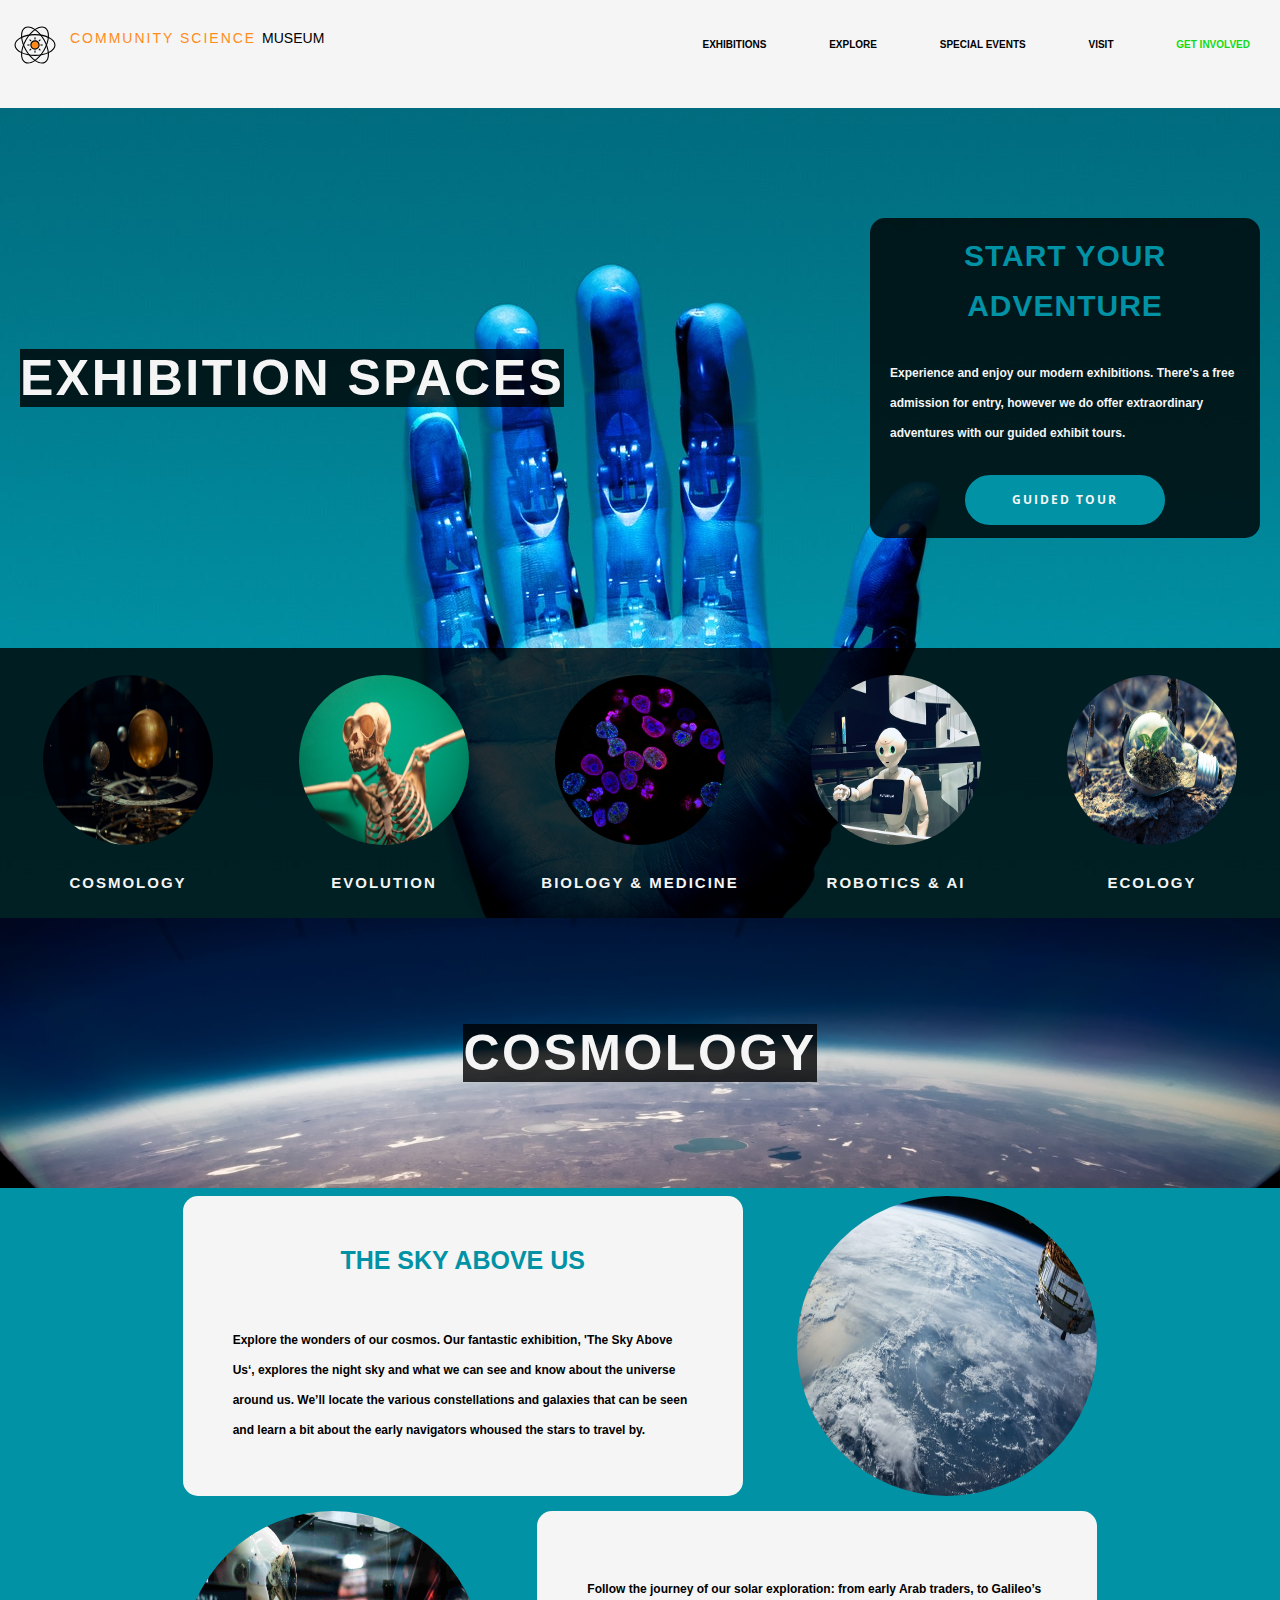
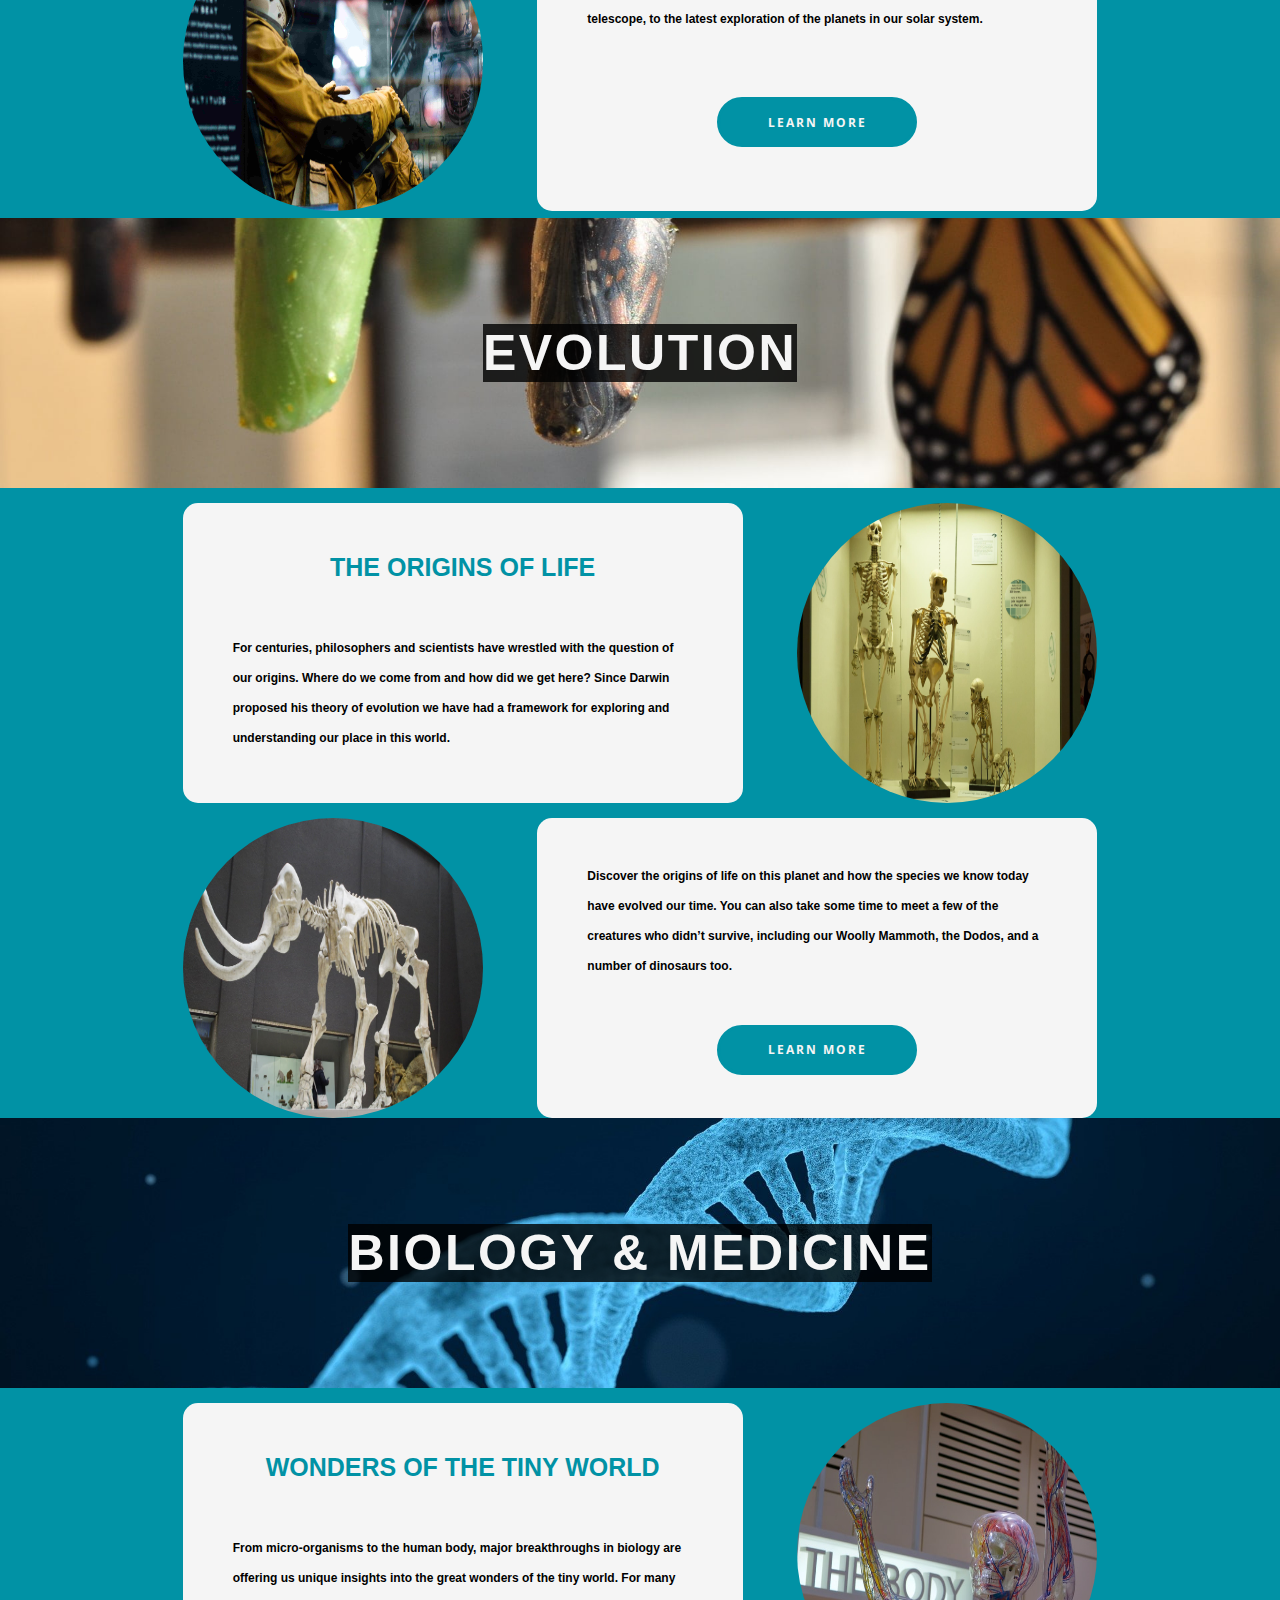
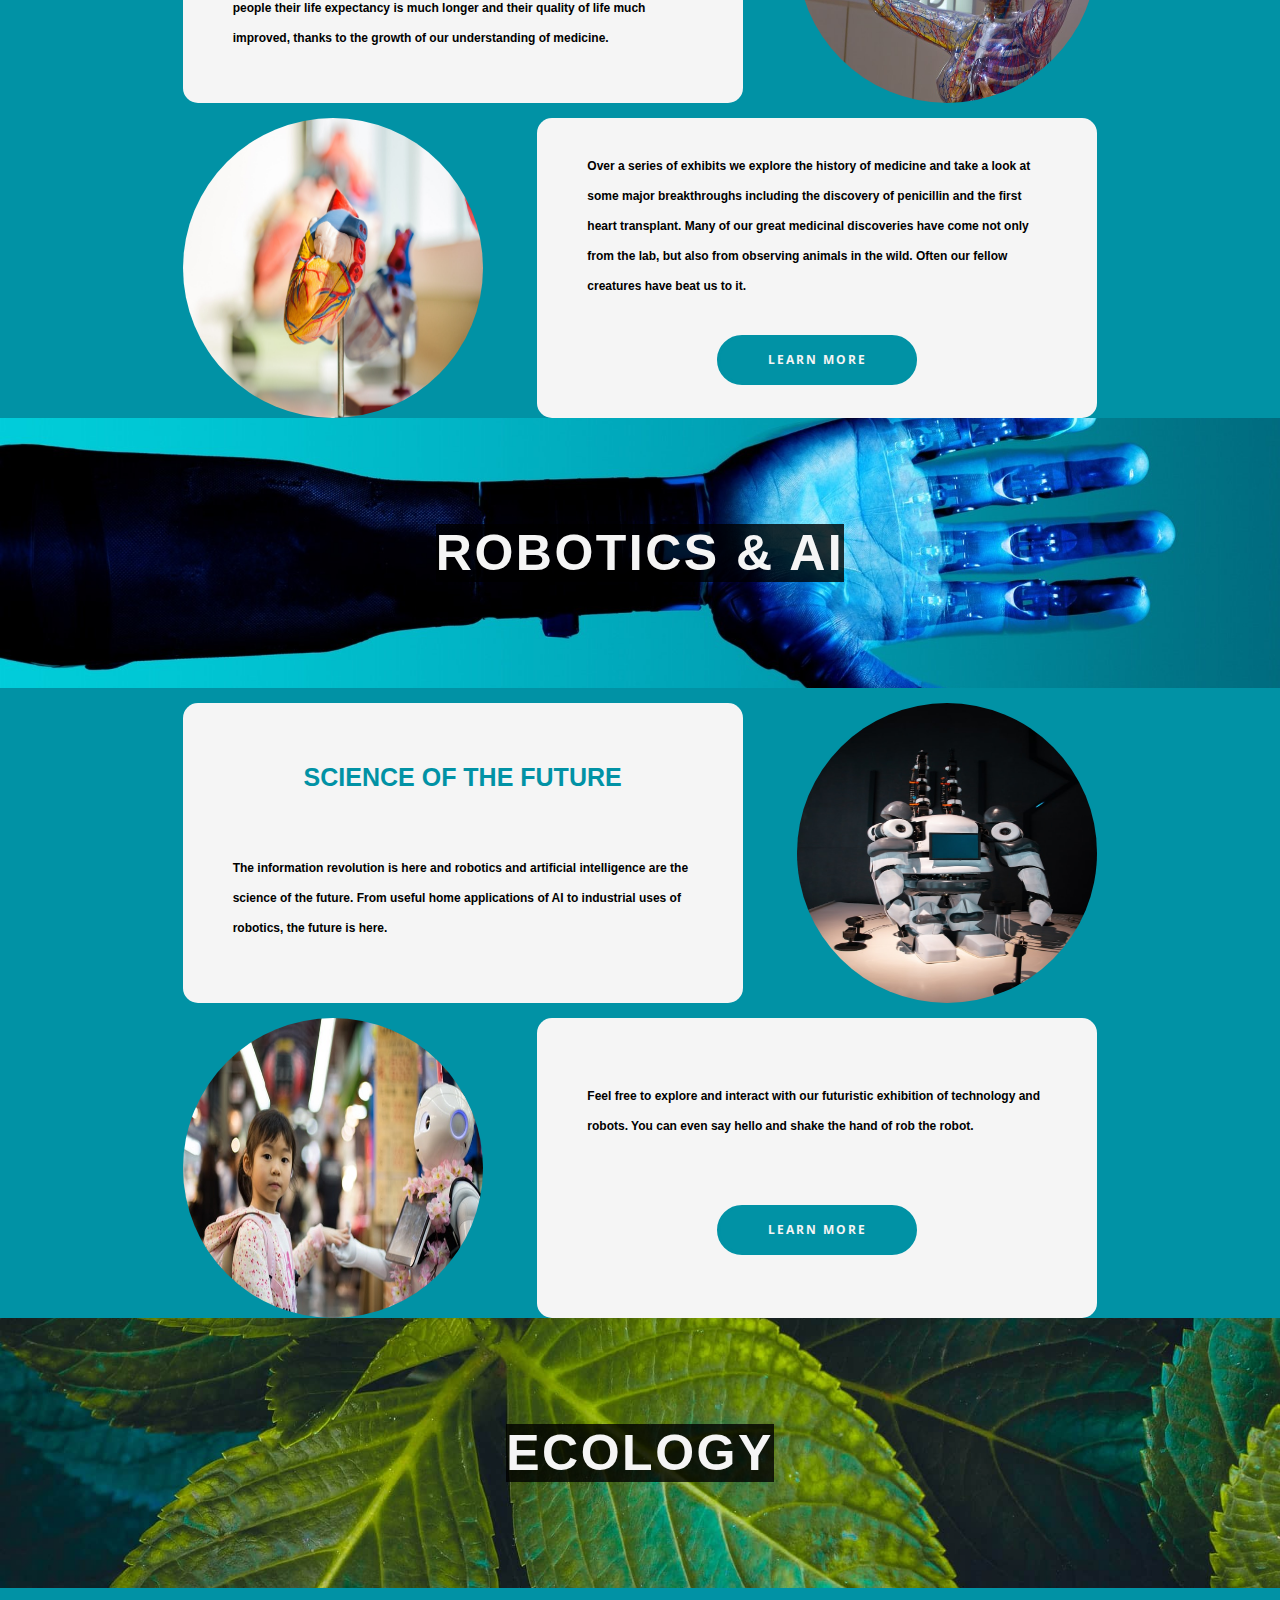
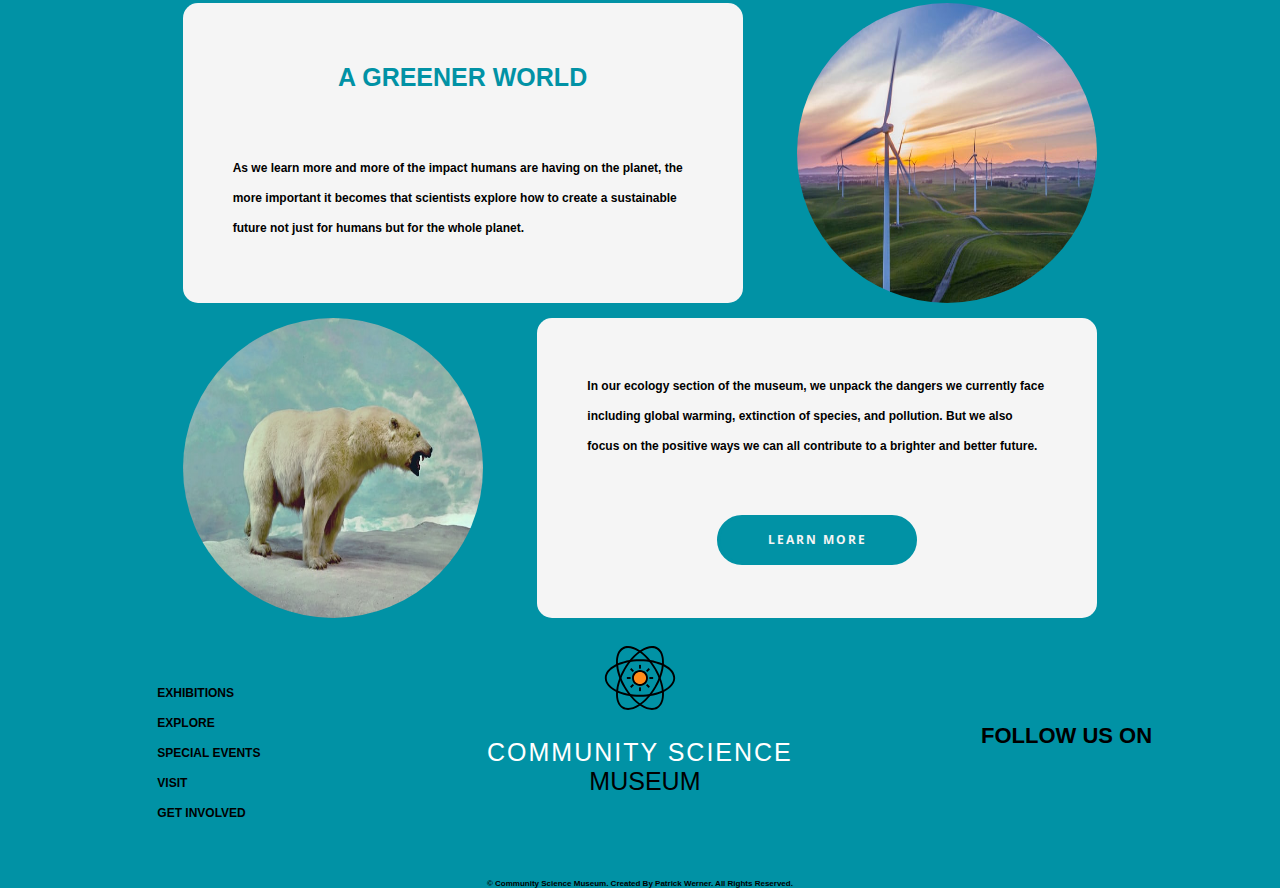
==== exhibitions.html @ b2b24794 "Edited the ecology section" ====
<!DOCTYPE html>
<html lang="en">
    <head>
        <title>Community Science Museum | Exhibitions</title>
        <meta charset="UTF-8" />
        <meta name="viewport" content="width=device-width, initial-scale=1.0" />
        <link rel="stylesheet" href="/css/exhibitions.css" />
        <link
            rel="stylesheet"
            href="https://use.fontawesome.com/releases/v5.15.1/css/all.css"
            integrity="sha384-vp86vTRFVJgpjF9jiIGPEEqYqlDwgyBgEF109VFjmqGmIY/Y4HV4d3Gp2irVfcrp"
            crossorigin="anonymous"
        />
        <link rel="preconnect" href="https://fonts.gstatic.com" />
        <link
            href="https://fonts.googleapis.com/css2?family=Open+Sans:ital,wght@0,300;0,400;0,600;0,700;0,800;1,300;1,400;1,600;1,700;1,800&display=swap"
            rel="stylesheet"
        />
    </head>
    <body>
        <header>
            <div class="nav">
                <a href="index.html"
                    ><img class="logo" src="/images/icon-1719742.svg" alt="Logo of an atom symbol with an orange nucleus" />

                    <p class="logo-text">Community Science <span>Museum</span></p>
                </a>
                <label for="toggle">&#9776;</label>
                <input type="checkbox" id="toggle" />
                <div class="menu">
                    <a href="#">exhibitions</a>
                    <a href="#">explore</a>
                    <a href="#">special events</a>
                    <a href="#">visit</a>
                    <a href="#"><span class="green-text">get involved</span></a>
                </div>
            </div>
        </header>
        <section class="exhibitions-section">
            <div class="exhibitions-container1">
                <div class="exhibitions-intro">
                    <h2>exhibition spaces</h2>
                </div>
                <div class="exhibitions-textbox">
                    <h2>start your adventure</h2>
                    <h1>
                        <span class="capital-text">experience</span> and enjoy our modern exhibitions.
                        <span class="capital-text">there's</span> a free admission for entry, however we do offer extraordinary
                        adventures with our guided exhibit tours.
                    </h1>
                    <a href="#">
                        <button class="site-btn">guided tour</button>
                    </a>
                </div>
            </div>
            <div class="exhibitions-container2">
                <div class="exhibitions-nav">
                    <a href="#cosmology"><img src="/images/ross-sneddon-NAPBJyy5Eqg-unsplash.jpg" alt="" /></a>
                    <a href="#cosmology">cosmology</a>
                </div>
                <div class="exhibitions-nav">
                    <a href="#evolution"><img src="/images/bart-heird-9yT2ULsAbxc-unsplash-min.jpg" alt="" /></a>
                    <a href="#evolution">evolution</a>
                </div>
                <div class="exhibitions-nav">
                    <a href="#biology-medicine"
                        ><img src="/images/national-cancer-institute-L7en7Lb-Ovc-unsplash.jpg" alt=""
                    /></a>
                    <a href="#biology-medicine">biology & medicine</a>
                </div>
                <div class="exhibitions-nav">
                    <a href="#robotics-ai"><img src="/images/fitore-f-qKs8Oq4D_R0-unsplash-min.jpg" alt="" /></a>
                    <a href="#robotics-ai">robotics & ai</a>
                </div>
                <div class="exhibitions-nav">
                    <a href="#ecology"><img src="/images/pexels-singkham-1108572.jpg" alt="" /></a>
                    <a href="#ecology">ecology</a>
                </div>
            </div>
            <div class="exhibitions_mobile-container1">
                <div class="exhibitions-nav">
                    <a href="#cosmology"><img src="/images/ross-sneddon-NAPBJyy5Eqg-unsplash.jpg" alt="" /></a>
                    <a href="#cosmology">cosmology</a>
                </div>
                <div class="exhibitions-nav">
                    <a href="#evolution"><img src="/images/bart-heird-9yT2ULsAbxc-unsplash-min.jpg" alt="" /></a>
                    <a href="#evolution">evolution</a>
                </div>
            </div>
            <div class="exhibitions_mobile-container2">
                <div class="exhibitions-nav">
                    <a href="#biology-medicine"
                        ><img src="/images/national-cancer-institute-L7en7Lb-Ovc-unsplash.jpg" alt=""
                    /></a>
                    <a href="#biology-medicine">biology & medicine</a>
                </div>
                <div class="exhibitions-nav">
                    <a href="#robotics-ai"><img src="/images/fitore-f-qKs8Oq4D_R0-unsplash-min.jpg" alt="" /></a>
                    <a href="#robotics-ai">robotics & ai</a>
                </div>
                <div class="exhibitions-nav">
                    <a href="#ecology"><img src="/images/pexels-singkham-1108572.jpg" alt="" /></a>
                    <a href="#ecology">ecology</a>
                </div>
            </div>
        </section>
        <section class="cosmology-section" id="cosmology">
            <div class="cosmology-banner">
                <div class="text-background">
                    <h2>cosmology</h2>
                </div>
            </div>
            <div class="cosmology-container1">
                <div class="cosmology-textbox1">
                    <h2>the sky above us</h2>
                    <p>
                        <span class="capital-text">explore</span> the wonders of our cosmos.

                        <span class="capital-text">our</span> fantastic exhibition, '<span class="capital-text"
                            >the sky above us</span
                        >‘, explores the night sky and what we can see and know about the universe around us.
                        <span class="capital-text">we’ll</span> locate the various constellations and galaxies that can be seen
                        and learn a bit about the early navigators whoused the stars to travel by.
                    </p>
                </div>
                <img src="/images/nasa-yZygONrUBe8-unsplash.jpg" alt="" />
            </div>
            <div class="cosmology-container2">
                <img class="cosmology-img" src="/images/andrew-ruiz-348421-min.jpg" alt="" />
                <div class="cosmology-textbox1">
                    <p>
                        <span class="capital-text">follow</span> the journey of our solar exploration: from early Arab traders, to
                        Galileo’s telescope, to the latest exploration of the planets in our solar system.
                    </p>
                    <a href="#">
                        <button class="site-btn">learn more</button>
                    </a>
                </div>
                <img class="cosmology_mobile-img" src="/images/andrew-ruiz-348421-min.jpg" alt="" />
            </div>
        </section>
        <section class="evolution-section" id="evolution">
            <div class="evolution-banner">
                <div class="text-background">
                    <h2>evolution</h2>
                </div>
            </div>
            <div class="evolution-container1">
                <div class="evolution-textbox1">
                    <h2>the origins of life</h2>
                    <p>
                        <span class="capital-text">for</span> centuries, philosophers and scientists have wrestled with the
                        question of our origins. <span class="capital-text">where</span> do we come from and how did we get here?
                        <span class="capital-text">since darwin</span> proposed his theory of evolution we have had a framework
                        for exploring and understanding our place in this world.
                    </p>
                </div>
                <img src="/images/skeleton-414543_1920-min.jpg" alt="" />
            </div>
            <div class="evolution-container2">
                <img class="evolution-img" src="/images/mammoth-1257288_1920-min-min.jpg" alt="" />

                <div class="evolution-textbox1">
                    <p>
                        <span class="capital-text">discover</span> the origins of life on this planet and how the species we know
                        today have evolved our time. You can also take some time to meet a few of the creatures who didn’t
                        survive, including our Woolly Mammoth, the Dodos, and a number of dinosaurs too.
                    </p>
                    <a href="#">
                        <button class="site-btn">learn more</button>
                    </a>
                </div>
                <img class="evolution_mobile-img" src="/images/mammoth-1257288_1920-min-min.jpg" alt="" />
            </div>
        </section>
        <section class="biology_medicine-section" id="biology-medicine">
            <div class="biology_medicine-banner">
                <div class="text-background">
                    <h2>biology & medicine</h2>
                </div>
            </div>
            <div class="biology_medicine-container1">
                <div class="biology_medicine-textbox1">
                    <h2>wonders of the tiny world</h2>
                    <p>
                        <span class="capital-text">from</span> micro-organisms to the human body, major breakthroughs in biology
                        are offering us unique insights into the great wonders of the tiny world.
                        <span class="capital-text">for</span> many people their life expectancy is much longer and their quality
                        of life much improved, thanks to the growth of our understanding of medicine.
                    </p>
                </div>
                <img src="/images/john-jackson-f86HPcJrLsA-unsplash.jpg" alt="" />
            </div>
            <div class="biology_medicine-container2">
                <img class="biology_medicine-img" src="/images/heart-2607178_1920-min.jpg" alt="" />

                <div class="biology_medicine-textbox1">
                    <p>
                        <span class="capital-text">over</span> a series of exhibits we explore the history of medicine and take a
                        look at some major breakthroughs including the discovery of penicillin and the first heart transplant.
                        Many of our great medicinal discoveries have come not only from the lab, but also from observing animals
                        in the wild. Often our fellow creatures have beat us to it.
                    </p>
                    <a href="#">
                        <button class="site-btn">learn more</button>
                    </a>
                </div>
                <img class="biology_medicine_mobile-img" src="/images/heart-2607178_1920-min.jpg" alt="" />
            </div>
        </section>
        <section class="robotics_ai-section" id="robotics-ai">
            <div class="robotics_ai-banner">
                <div class="text-background">
                    <h2>robotics & ai</h2>
                </div>
            </div>
            <div class="robotics_ai-container1">
                <div class="robotics_ai-textbox1">
                    <h2>science of the future</h2>
                    <p>
                        <span class="capital-text">the</span> information revolution is here and robotics and artificial
                        intelligence are the science of the future. <span class="capital-text">from</span> useful home
                        applications of <span class="uppercase-text">ai</span> to industrial uses of robotics, the future is here.
                    </p>
                </div>
                <img src="/images/maximalfocus-B2OV_nwcbxM-unsplash-min.jpg" alt="" />
            </div>
            <div class="robotics_ai-container2">
                <img class="robotics_ai-img" src="/images/andy-kelly-0E_vhMVqL9g-unsplash-min.jpg" alt="" />

                <div class="robotics_ai-textbox1">
                    <p>
                        <span class="capital-text">feel</span> free to explore and interact with our futuristic exhibition of
                        technology and robots. <span class="capital-text">you</span> can even say hello and shake the hand of rob
                        the robot.
                    </p>
                    <a href="#">
                        <button class="site-btn">learn more</button>
                    </a>
                </div>
                <img class="robotics_ai_mobile-img" src="/images/andy-kelly-0E_vhMVqL9g-unsplash-min.jpg" alt="" />
            </div>
        </section>
        <section class="ecology-section" id="ecology">
            <div class="ecology-banner">
                <div class="text-background">
                    <h2>ecology</h2>
                </div>
            </div>
            <div class="ecology-container1">
                <div class="ecology-textbox1">
                    <h2>a greener world</h2>
                    <p>
                        As we learn more and more of the impact humans are having on the planet, the more important it becomes
                        that scientists explore how to create a sustainable future not just for humans but for the whole planet.
                    </p>
                </div>
                <img src="/images/ecology-img1.jpg" alt="" />
            </div>
            <div class="ecology-container2">
                <img class="ecology-img" src="/images/icebear-min.jpg" alt="" />
                <div class="ecology-textbox1">
                    <p>
                        In our ecology section of the museum, we unpack the dangers we currently face including global warming,
                        extinction of species, and pollution. But we also focus on the positive ways we can all contribute to a
                        brighter and better future.
                    </p>
                    <a href="#">
                        <button class="site-btn">learn more</button>
                    </a>
                </div>
                <img class="ecology_mobile-img" src="/images/icebear-min.jpg" alt="" />
            </div>
        </section>
        <footer>
            <div class="footer-section">
                <div class="footer-container1">
                    <div class="footer_logobox-mobile">
                        <img
                            class="footer-logo"
                            src="/images/icon-1719742.svg"
                            alt="Logo of an atom with an orange nucleus centered in the middle."
                        />

                        <p class="footer-logotext">Community Science <span>Museum</span></p>
                    </div>
                    <div class="footer-links">
                        <li>
                            <ul>
                                <a href="#">exhibitions</a>
                            </ul>
                            <ul>
                                <a href="#">explore</a>
                            </ul>
                            <ul>
                                <a href="#">special events</a>
                            </ul>
                            <ul>
                                <a href="#">visit</a>
                            </ul>
                            <ul>
                                <a href="#"><span>get involved</span></a>
                            </ul>
                        </li>
                    </div>
                </div>
                <div class="footer-container2">
                    <div class="footer_links-mobile">
                        <li>
                            <ul>
                                <a href="#">exhibitions</a>
                            </ul>
                            <ul>
                                <a href="#">explore</a>
                            </ul>
                            <ul>
                                <a href="#">special events</a>
                            </ul>
                            <ul>
                                <a href="#">visit</a>
                            </ul>
                            <ul>
                                <a href="#"><span>get involved</span> </a>
                            </ul>
                        </li>
                    </div>
                    <div class="footer-logobox">
                        <img
                            class="footer-logo"
                            src="/images/icon-1719742.svg"
                            alt="Logo of an atom with an orange nucleus centered in the middle."
                        />

                        <p class="footer-logotext">Community Science <span>Museum</span></p>
                    </div>
                    <div class="copyright">
                        <p>© community science museum. created by patrick werner. all rights reserved.</p>
                    </div>
                </div>
                <div class="footer-container3">
                    <div class="social_media-box">
                        <h4>follow us on</h4>
                        <div class="social-media">
                            <i class="fab fa-facebook"></i>
                            <i class="fab fa-twitter"></i>
                            <i class="fab fa-instagram"></i>
                        </div>
                        <div class="copyright-mobile">
                            <p>© community science museum. created by patrick werner. all rights reserved.</p>
                        </div>
                    </div>
                </div>
            </div>
        </footer>
    </body>
</html>
---- css/exhibitions.css ----
* {
    box-sizing: border-box;
    margin: 0;
}

html {
    width: 100%;
    height: 100%;
    font-size: 62.5%;
    scroll-behavior: smooth;
}

body {
    font-family: "Open-sans", sans-serif;
    margin: 0;
    /*background-image: linear-gradient(to right, #01c9d6,#007587); */
    background: #0192a5;
}

li,
a {
    text-decoration: none;
    list-style: none;
}

/* GLOBAL CLASSES */

.text-background {
    background: rgba(0, 0, 0, 0.8);
    width: auto;
    height: auto;
}

.uppercase-text {
    text-transform: uppercase;
}

.capital-text {
    text-transform: capitalize;
}

.italic-text {
    font-style: italic;
}

.green-text {
    color: #13da13;
}

.site-btn {
    display: flex;
    flex-direction: column;
    justify-content: center;
    align-items: center;
    padding: 15px;
    width: 200px;
    height: 50px;
    border-radius: 25px;
    font-family: "Open Sans", sans-serif;
    font-size: 1.2rem;
    font-weight: 700;
    letter-spacing: 0.2rem;
    text-transform: uppercase;
    color: whitesmoke;
    background: #0192a5;
    border: 3px solid #0192a5;
    cursor: pointer;
}

.site-btn:hover {
    background: whitesmoke;
    color: #0192a5;
}

/* HEADER */

.nav {
    background: whitesmoke;
    margin-top: 0;
    text-align: right;
    min-height: 12vh;
}

.logo {
    margin-top: 10px;
    height: 70px;
    width: 70px;
    float: left;
}

.logo-text {
    margin-top: 30px;
    font-family: "Oswald", sans-serif;
    float: left;
    color: #ff8c1a;
    text-align: center;
    letter-spacing: 2px;
    text-transform: uppercase;
    font-size: 1.4rem;
}

.logo-text span {
    color: black;
    letter-spacing: 0;
}

/* HEADER - NAVIGATION */

.menu a {
    clear: right;
    text-transform: uppercase;
    text-decoration: none;
    color: black;
    margin: 0 30px;
    line-height: 90px;
    font-size: 1rem;
    font-weight: 600;
}

label {
    margin: 0 30px 0 0;
    font-size: 26px;
    line-height: 90px;
    display: none;
    width: 2.6rem;
    float: right;
}

#toggle {
    display: none;
}

/* EXHIBITIONS SECTION */

.exhibitions-section {
    width: 100%;
    min-height: 90vh;
    display: flex;
    flex-direction: column;
    background-image: url(/images/pexels-thisisengineering-3913025.jpg);
    background-repeat: no-repeat;
    background-size: cover;
    background-position: center top;
}

.exhibitions-container1 {
    width: 100%;
    min-height: 60vh;
    display: flex;
    flex-direction: row;
    justify-content: space-between;
    align-items: center;
}

.exhibitions-intro {
    margin-left: 20px;
    width: auto;
    height: auto;
    background: rgba(0, 0, 0, 0.8);
}

.exhibitions-intro h2 {
    font-size: 5rem;
    text-transform: uppercase;
    color: whitesmoke;
    letter-spacing: 0.25rem;
}

.exhibitions-textbox {
    margin-right: 20px;
    width: 390px;
    height: 320px;
    border-radius: 15px;
    display: flex;
    flex-direction: column;
    justify-content: space-around;
    align-items: center;
    background: rgba(0, 0, 0, 0.8);
    color: whitesmoke;
}

.exhibitions-textbox h2 {
    text-align: center;
    line-height: 50px;
    font-size: 3rem;
    text-transform: uppercase;
    letter-spacing: 0.1rem;
    color: #0192a5;
}

.exhibitions-textbox h1 {
    margin: 0 20px;
    font-size: 1.2rem;
    line-height: 30px;
    font-weight: 600;
}

.exhibitions-container2 {
    width: 100%;
    min-height: 30vh;
    display: flex;
    justify-content: center;
    align-items: center;
    background: rgba(0, 0, 0, 0.8);
}

.exhibitions-nav {
    width: 20%;
    min-height: 30vh;
    display: flex;
    flex-direction: column;
    align-items: center;
    justify-content: space-evenly;
}

.exhibitions-nav img {
    border-radius: 50%;
    background-size: cover;
    width: 170px;
    height: 170px;
    transition: width 1s, height 1s;
}

.exhibitions-nav img:hover {
    width: 220px;
    height: 220px;
}

.exhibitions-nav a {
    font-size: 1.5rem;
    color: whitesmoke;
    text-transform: uppercase;
    font-weight: 600;
    letter-spacing: 0.2rem;
}

.exhibitions-nav a:hover {
    color: #0192a5;
}

.exhibitions_mobile-container1,
.exhibitions_mobile-container2 {
    display: none;
}

/* COSMOLOGY SECTION */

.cosmology-section {
    min-height: 100vh;
    display: flex;
    flex-direction: column;
    align-items: center;
}

.cosmology-banner {
    width: 100%;
    min-height: 30vh;
    background-image: url(/images/richard-gatley-oxgK2f_rxDc-unsplash.jpg);
    background-position: center;
    background-size: cover;
    display: flex;
    align-items: center;
    justify-content: center;
}

.cosmology-banner h2 {
    margin: 0;
    color: whitesmoke;
    font-size: 5rem;
    text-transform: uppercase;
    letter-spacing: 0.25rem;
}

.cosmology-container1,
.cosmology-container2 {
    margin: auto;
    width: 80%;
    height: auto;
    display: flex;
    flex-direction: row;
    justify-content: space-evenly;
    align-items: center;
}

.cosmology-container1 img,
.cosmology-container2 img {
    height: 300px;
    width: 300px;
    border-radius: 50%;
    background-size: cover;
}

.cosmology-textbox1,
.cosmology-textbox2 {
    width: 560px;
    height: 300px;
    background: whitesmoke;
    display: flex;
    flex-direction: column;
    justify-content: space-evenly;
    align-items: center;
    border-radius: 15px;
}

.cosmology-textbox1 h2,
.cosmology-textbox2 h2 {
    text-transform: uppercase;
    font-size: 2.5rem;
    color: #0192a5;
}

.cosmology-textbox1 p,
.cosmology-textbox2 p {
    margin: 0px 50px;
    font-size: 1.2rem;
    line-height: 30px;
    font-weight: 600;
}

/* EVOLUTION SECTION */

.evolution-section {
    min-height: 100vh;
    display: flex;
    flex-direction: column;
    align-items: center;
}

.evolution-banner {
    width: 100%;
    min-height: 30vh;
    background-image: url(/images/suzanne-d-williams-VMKBFR6r_jg-unsplash-min.jpg);
    background-size: cover;
    background-position: center;
    background-size: cover;
    display: flex;
    align-items: center;
    justify-content: center;
}

.evolution-banner h2 {
    margin: 0;
    color: whitesmoke;
    font-size: 5rem;
    text-transform: uppercase;
    letter-spacing: 0.25rem;
}

.evolution-container1,
.evolution-container2 {
    margin-top: 15px;
    width: 80%;
    height: auto;
    display: flex;
    flex-direction: row;
    justify-content: space-evenly;
    align-items: center;
}

.evolution-container1 img,
.evolution-container2 img {
    height: 300px;
    width: 300px;
    border-radius: 50%;
    background-size: cover;
}

.evolution-textbox1,
.evolution-textbox2 {
    width: 560px;
    height: 300px;
    background: whitesmoke;
    display: flex;
    flex-direction: column;
    justify-content: space-evenly;
    align-items: center;
    border-radius: 15px;
}

.evolution-textbox1 h2,
.evolution-textbox2 h2 {
    text-transform: uppercase;
    font-size: 2.5rem;
    color: #0192a5;
}

.evolution-textbox1 p,
.evolution-textbox2 p {
    margin: 0px 50px;
    font-size: 1.2rem;
    line-height: 30px;
    font-weight: 600;
}

/* BIOLOGY AND MEDICINE SECTION */

.biology_medicine-section {
    min-height: 100vh;
    display: flex;
    flex-direction: column;
    align-items: center;
}

.biology_medicine-banner {
    width: 100%;
    min-height: 30vh;
    background-image: url(/images/dna-3656587_1920-min.jpg);
    background-size: cover;
    background-position: center;
    background-size: cover;
    display: flex;
    align-items: center;
    justify-content: center;
}

.biology_medicine-banner h2 {
    margin: 0;
    color: whitesmoke;
    font-size: 5rem;
    text-transform: uppercase;
    letter-spacing: 0.25rem;
}

.biology_medicine-container1,
.biology_medicine-container2 {
    margin-top: 15px;
    width: 80%;
    height: auto;
    display: flex;
    flex-direction: row;
    justify-content: space-evenly;
    align-items: center;
}

.biology_medicine-container1 img,
.biology_medicine-container2 img {
    height: 300px;
    width: 300px;
    border-radius: 50%;
    background-size: cover;
}

.biology_medicine-textbox1,
.biology_medicine-textbox2 {
    width: 560px;
    height: 300px;
    background: whitesmoke;
    display: flex;
    flex-direction: column;
    justify-content: space-evenly;
    align-items: center;
    border-radius: 15px;
}

.biology_medicine-textbox1 h2,
.biology_medicine-textbox2 h2 {
    text-transform: uppercase;
    font-size: 2.5rem;
    color: #0192a5;
}

.biology_medicine-textbox1 p,
.biology_medicine-textbox2 p {
    margin: 0px 50px;
    font-size: 1.2rem;
    line-height: 30px;
    font-weight: 600;
}

/* ROBOTICS AND AI SECTION */

.robotics_ai-section {
    min-height: 100vh;
    display: flex;
    flex-direction: column;
    align-items: center;
}

.robotics_ai-banner {
    width: 100%;
    min-height: 30vh;
    background-image: url(/images/pexels-thisisengineering-3913025-sideways.jpg);
    background-size: cover;
    background-position: center;
    background-size: cover;
    display: flex;
    align-items: center;
    justify-content: center;
}

.robotics_ai-banner h2 {
    margin: 0;
    color: whitesmoke;
    font-size: 5rem;
    text-transform: uppercase;
    letter-spacing: 0.25rem;
}

.robotics_ai-container1,
.robotics_ai-container2 {
    margin-top: 15px;
    width: 80%;
    height: auto;
    display: flex;
    flex-direction: row;
    justify-content: space-evenly;
    align-items: center;
}

.robotics_ai-container1 img,
.robotics_ai-container2 img {
    height: 300px;
    width: 300px;
    border-radius: 50%;
    background-size: cover;
}

.robotics_ai-textbox1,
.robotics_ai-textbox2 {
    width: 560px;
    height: 300px;
    background: whitesmoke;
    display: flex;
    flex-direction: column;
    justify-content: space-evenly;
    align-items: center;
    border-radius: 15px;
}

.robotics_ai-textbox1 h2,
.robotics_ai-textbox2 h2 {
    text-transform: uppercase;
    font-size: 2.5rem;
    color: #0192a5;
}

.robotics_ai-textbox1 p,
.robotics_ai-textbox2 p {
    margin: 0px 50px;
    font-size: 1.2rem;
    line-height: 30px;
    font-weight: 600;
}

/* ECOLOGY SECTION */

.ecology-section {
    min-height: 100vh;
    display: flex;
    flex-direction: column;
    align-items: center;
}

.ecology-banner {
    width: 100%;
    min-height: 30vh;
    background-image: url(/images/shahadat-rahman-7NgccS8ukSY-unsplash-min.jpg);
    background-size: cover;
    background-position: center;
    display: flex;
    align-items: center;
    justify-content: center;
}

.ecology-banner h2 {
    margin: 0;
    color: whitesmoke;
    font-size: 5rem;
    text-transform: uppercase;
    letter-spacing: 0.25rem;
}

.ecology-container1,
.ecology-container2 {
    margin-top: 15px;
    width: 80%;
    height: auto;
    display: flex;
    flex-direction: row;
    justify-content: space-evenly;
    align-items: center;
}

.ecology-container1 img,
.ecology-container2 img {
    height: 300px;
    width: 300px;
    border-radius: 50%;
    background-size: cover;
}

.ecology-textbox1,
.ecology-textbox2 {
    width: 560px;
    height: 300px;
    background: whitesmoke;
    display: flex;
    flex-direction: column;
    justify-content: space-evenly;
    align-items: center;
    border-radius: 15px;
}

.ecology-textbox1 h2,
.ecology-textbox2 h2 {
    text-transform: uppercase;
    font-size: 2.5rem;
    color: #0192a5;
}

.ecology-textbox1 p,
.ecology-textbox2 p {
    margin: 0px 50px;
    font-size: 1.2rem;
    line-height: 30px;
    font-weight: 600;
}

.cosmology_mobile-img,
.evolution_mobile-img,
.biology_medicine_mobile-img,
.robotics_ai_mobile-img,
.ecology_mobile-img {
    display: none;
}

/* FOOTER */

.footer-section {
    min-height: 30vh;
    display: flex;
    flex-direction: row;
    width: 100%;
}

.footer-container1,
.footer-container2,
.footer-container3 {
    width: 33.33%;
}

.footer-container1 {
    display: flex;
    justify-content: center;
    align-items: center;
    background-image: linear-gradient(to right, #0192a5, #0192a5);
}

.footer-links {
    margin-left: 5%;
    width: 50%;
}

.footer-links a {
    text-transform: uppercase;
    line-height: 30px;
    color: black;
    font-size: 1.2rem;
    font-weight: 700;
}

.footer_links-mobile {
    width: 100%;
    display: flex;
    justify-content: center;
    align-items: center;
}

.footer_links-mobile a {
    text-align: center;
    margin-right: 35px;
    text-transform: uppercase;
    line-height: 30px;
    color: black;
    font-size: 1.2rem;
    font-weight: 700;
}

.footer-links a:hover,
.footer_links-mobile a:hover {
    color: white;
}

.footer-links span:hover,
.footer_links-mobile span:hover {
    color: #13da13;
}

.footer-container2 {
    display: flex;
    flex-direction: column;
    justify-content: space-between;
    align-items: center;
    background-image: linear-gradient(to right, #0192a5, #0192a5);
}

.footer-logobox,
.footer_logobox-mobile {
    display: flex;
    flex-direction: column;
    align-items: center;
    justify-content: center;
}

.footer-logo {
    height: 120px;
    width: 120px;
    display: flex;
}

.footer-logotext {
    font-family: oswald, sans-serif;
    color: white;
    letter-spacing: 2px;
    text-transform: uppercase;
    font-size: 2.5rem;
    display: flex;
    flex-direction: column;
    justify-content: center;
    align-items: center;
}

.footer-logotext span {
    margin-left: 10px;
    color: black;
    letter-spacing: 0;
    display: block;
}

.footer-container3 {
    background-image: linear-gradient(to right, #0192a5, #0192a5);
    display: flex;
    justify-content: center;
    align-items: center;
}

.social_media-box {
    height: 100%;
    display: flex;
    flex-direction: column;
    justify-content: center;
    align-items: center;
}

.social_media-box h4 {
    font-size: 2.2rem;
    text-transform: uppercase;
    color: black;
}

.fab {
    font-size: 3rem;
    margin: 20px;
    cursor: pointer;
    color: #04e9f9;
}

.fab:hover {
    color: white;
}

.footer_links-mobile,
.footer_logobox-mobile {
    display: none;
}

.copyright,
.copyright-mobile {
    text-transform: capitalize;
    font-weight: 600;
    font-size: 0.8rem;
    letter-spacing: 0px;
}

.copyright-mobile {
    display: none;
}

/* MEDIA QUERIES */

@media only screen and (max-width: 1200px) {
    /* EXHIBITIONS, COSMOLOGY, EVOLUTION, BIOLOGY/MEDICINE, 
    ROBOTICS/AI AND ECOLOGY SECTIONS RESPONSIVE MODE (TABLET VIEW) */

    .exhibitions-container1 {
        flex-direction: column;
        justify-content: space-evenly;
    }

    .exhibitions-textbox {
        margin-right: 0;
    }

    .exhibitions-intro {
        margin-left: 0;
    }

    .exhibitions-nav img {
        width: 120px;
        height: 120px;
    }

    .exhibitions-nav img:hover {
        width: 170px;
        height: 170px;
    }

    .exhibitions-nav a {
        font-size: 1rem;
    }

    .cosmology-textbox1,
    .cosmology-textbox2,
    .evolution-textbox1,
    .evolution-textbox2,
    .biology_medicine-textbox1,
    .biology_medicine-textbox2,
    .robotics_ai-textbox1,
    .robotics_ai-textbox2,
    .ecology-textbox1,
    .ecology-textbox2 {
        width: 330px;
        height: 310px;
    }

    .cosmology-container1 img,
    .cosmology-container2 img,
    .evolution-container1 img,
    .evolution-container2 img,
    .biology_medicine-container1 img,
    .biology_medicine-container2 img,
    .robotics_ai-container1 img,
    .robotics_ai-container2 img,
    .ecology-container1 img,
    .ecology-container2 img {
        width: 280px;
        height: 280px;
    }

    .cosmology-textbox1 h2,
    .evolution-textbox1 h2,
    .biology_medicine-textbox1 h2,
    .robotics_ai-textbox1 h2,
    .ecology-textbox1 h2 {
        font-size: 2rem;
    }

    .cosmology-textbox1 p,
    .cosmology-textbox2 p,
    .evolution-textbox1 p,
    .evolution-textbox2 p,
    .biology_medicine-textbox1 p,
    .biology_medicine-textbox2 p,
    .robotics_ai-textbox1 p,
    .robotics_ai-textbox2 p,
    .ecology-textbox1 p,
    .ecology-textbox2 p {
        margin: 25px 20px;
        font-size: 1.1rem;
        line-height: 25px;
    }
}

@media only screen and (max-width: 930px) {
    /* HEADER/NAV BAR RESPONSIVE MODE */

    label {
        display: block;
        cursor: pointer;
    }

    .menu {
        text-align: center;
        width: 100%;
        display: none;
    }

    .menu a {
        display: block;
        border-bottom: 1px solid #eaeaeb;
        margin: 0;
    }

    .menu a:hover {
        background-color: #f3bf8b;
    }

    #toggle:checked + .menu {
        display: block;
    }

    /* EXHIBITIONS, COSMOLOGY, EVOLUTION, BIOLOGY/MEDICINE, 
    ROBOTICS/AI AND ECOLOGY SECTIONS RESPONSIVE MODE (MOBILE VIEW) */

    .site-btn {
        padding: 5px;
        width: 150px;
        height: 40px;
        font-size: 1.1rem;
        letter-spacing: 0.2rem;
    }

    .exhibitions-intro h2,
    .cosmology-banner h2,
    .evolution-banner h2,
    .biology_medicine-banner h2,
    .robotics_ai-banner h2,
    .ecology-banner h2 {
        font-size: 3rem;
    }

    .exhibitions-textbox {
        width: 340px;
        height: 280px;
    }

    .exhibitions-textbox h2 {
        line-height: 30px;
        font-size: 2rem;
    }

    .exhibitions-textbox h1 {
        margin: 0 30px;
        line-height: 30px;
    }

    .exhibitions-nav {
        min-height: 15vh;
    }

    .exhibitions-nav img {
        width: 100px;
        height: 100px;
    }

    .exhibitions-nav img:hover {
        width: 120px;
        height: 120px;
    }

    .exhibitions-nav a {
        font-size: 1rem;
        text-align: center;
    }

    .exhibitions-container2 {
        display: none;
    }

    .exhibitions_mobile-container1,
    .exhibitions_mobile-container2 {
        display: flex;
        justify-content: space-evenly;
        align-items: center;
        width: 100%;
        height: 20vh;
        background: rgba(0, 0, 0, 0.8);
    }

    .cosmology-container1,
    .cosmology-container2,
    .evolution-container1,
    .evolution-container2,
    .biology_medicine-container1,
    .biology_medicine-container2,
    .robotics_ai-container1,
    .robotics_ai-container2,
    .ecology-container1,
    .ecology-container2 {
        margin: 10% 0;
        width: 100%;
        flex-direction: column;
    }

    .cosmology-textbox1,
    .cosmology-textbox2,
    .evolution-textbox1,
    .evolution-textbox2,
    .biology_medicine-textbox1,
    .biology_medicine-textbox2,
    .robotics_ai-textbox1,
    .robotics_ai-textbox2,
    .ecology-textbox1,
    .ecology-textbox2 {
        width: 340px;
        height: 320px;
    }

    .cosmology-container1 img,
    .cosmology-container2 img,
    .evolution-container1 img,
    .evolution-container2 img,
    .biology_medicine-container1 img,
    .biology_medicine-container2 img,
    .robotics_ai-container1 img,
    .robotics_ai-container2 img,
    .ecology-container1 img,
    .ecology-container2 img {
        margin: 20px;
        width: 260px;
        height: 260px;
    }

    .cosmology_mobile-img,
    .evolution_mobile-img,
    .biology_medicine_mobile-img,
    .robotics_ai_mobile-img,
    .ecology_mobile-img {
        display: block;
    }

    .cosmology-img,
    .evolution-img,
    .biology_medicine-img,
    .robotics_ai-img,
    .ecology-img {
        display: none;
    }

    .cosmology-textbox1 h2,
    .evolution-textbox1 h2,
    .biology_medicine-textbox1 h2,
    .robotics_ai-textbox1 h2,
    .ecology-textbox1 h2 {
        font-size: 1.8rem;
    }

    /* FOOTER RESPONSIVE MODE */

    .footer-section {
        flex-direction: column;
        justify-content: space-between;
    }

    .footer-container1,
    .footer-container2,
    .footer-container3 {
        width: 100%;
        background-image: linear-gradient(to right, #0192a5, #0192a5);
    }

    .footer-container2 {
        height: 400px;
        justify-content: center;
    }

    .footer-links,
    .footer-logobox {
        display: none;
    }

    .footer_links-mobile,
    .footer_logobox-mobile {
        display: flex;
    }

    .social_media-box {
        justify-content: space-evenly;
    }

    .copyright-mobile {
        display: block;
        font-size: 0.8rem;
        letter-spacing: 0.5px;
    }

    .copyright {
        display: none;
    }
}
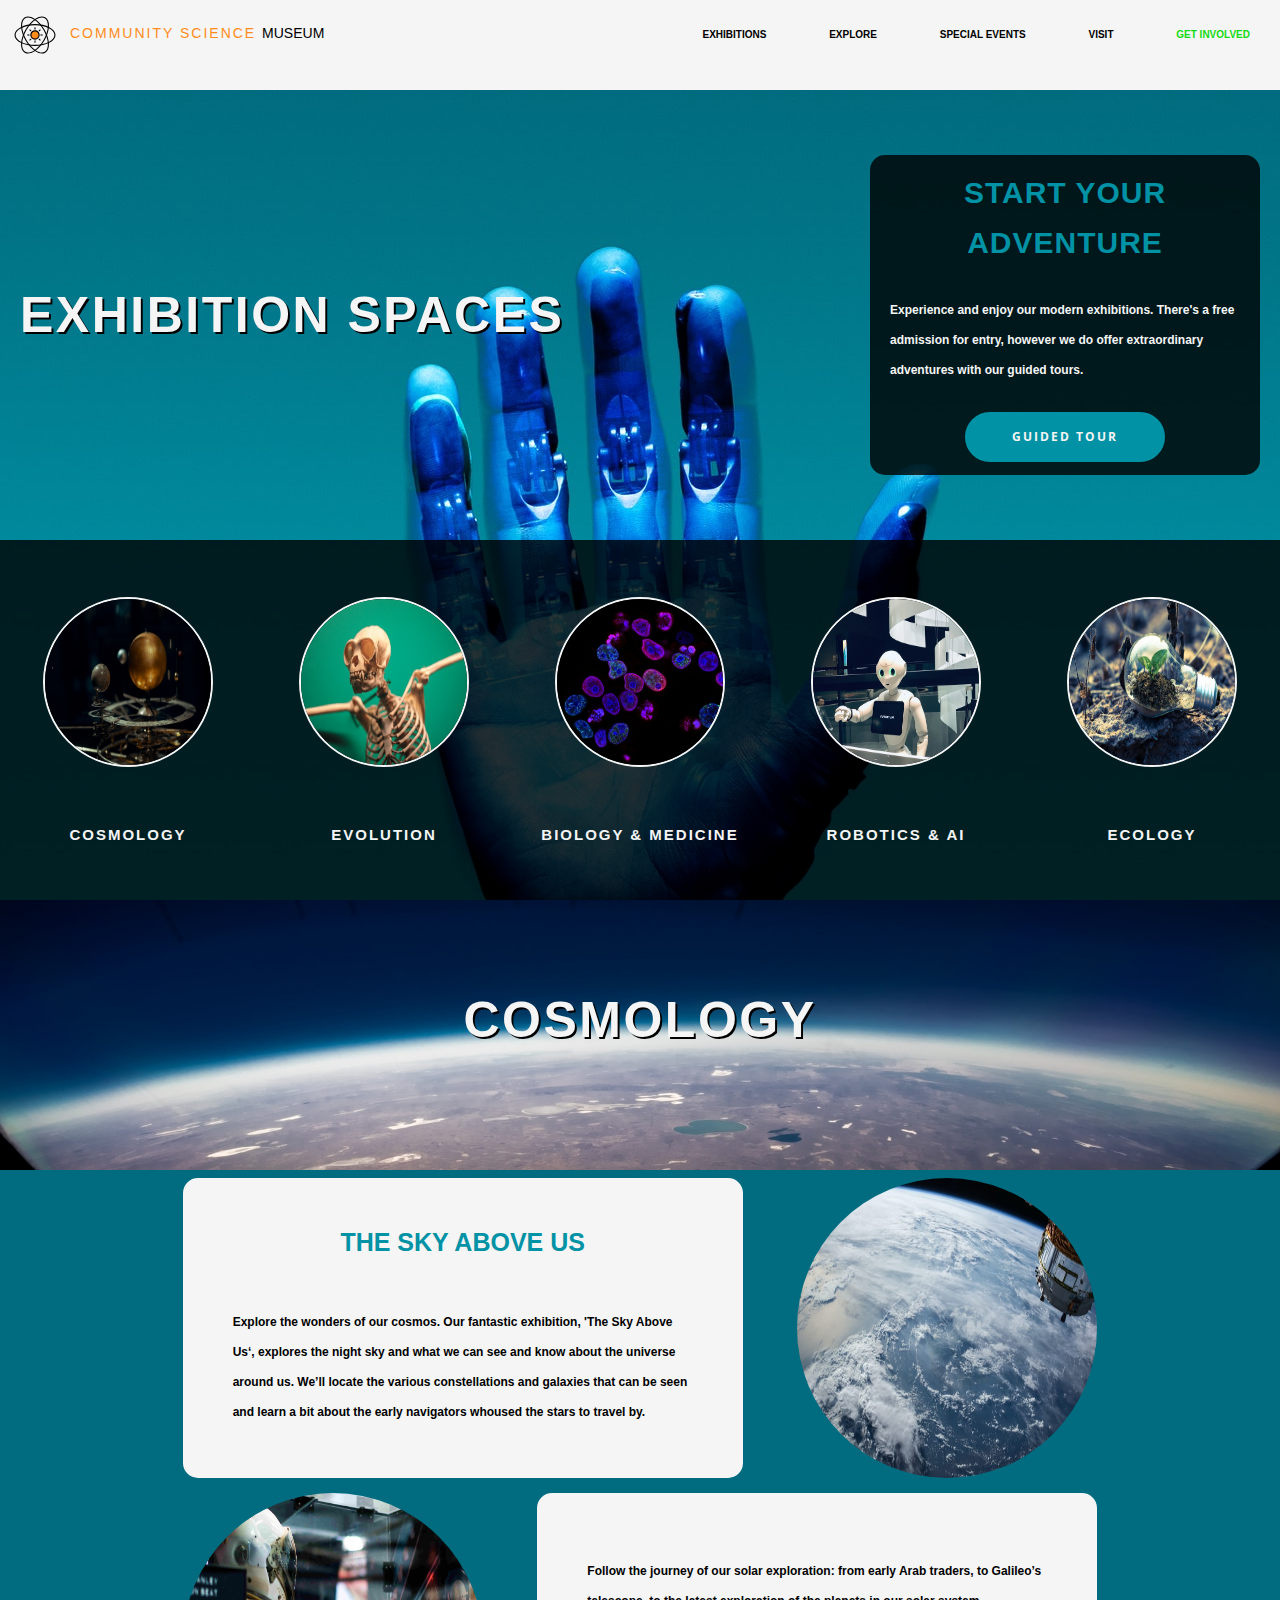
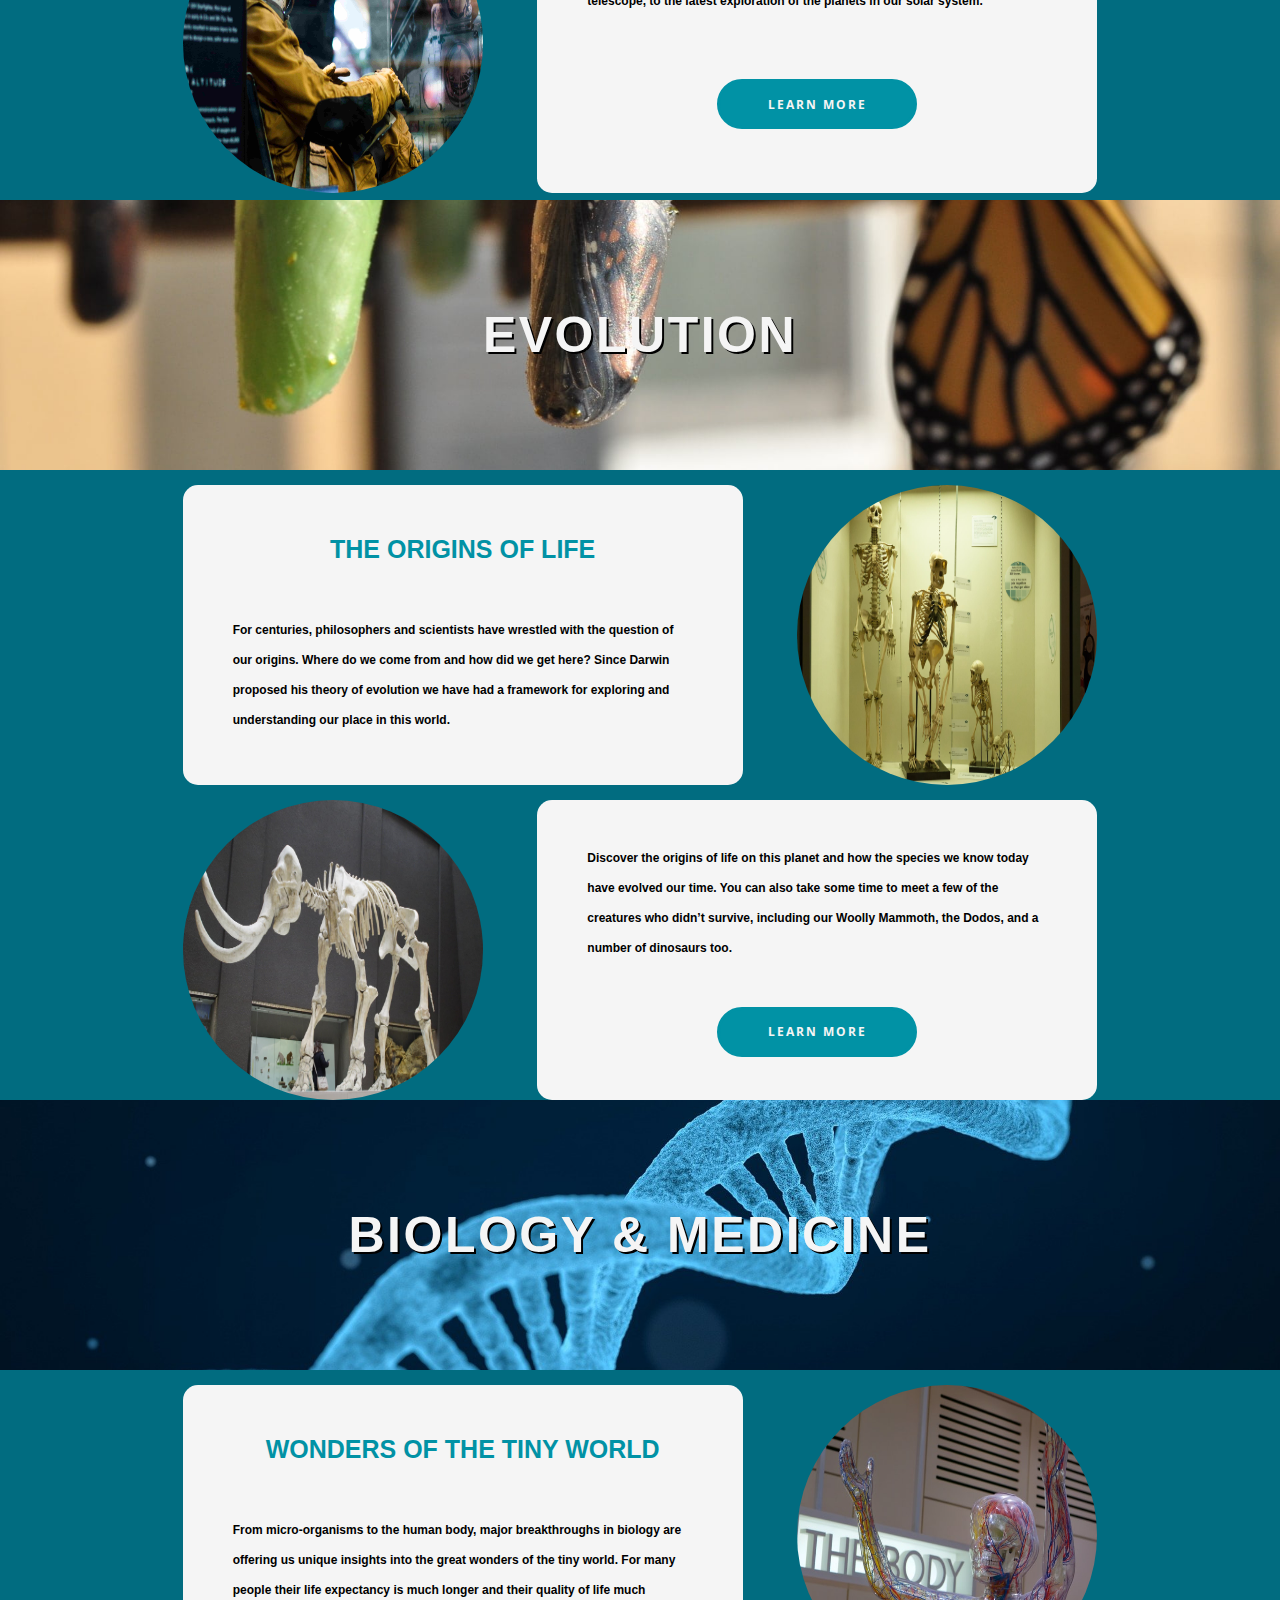
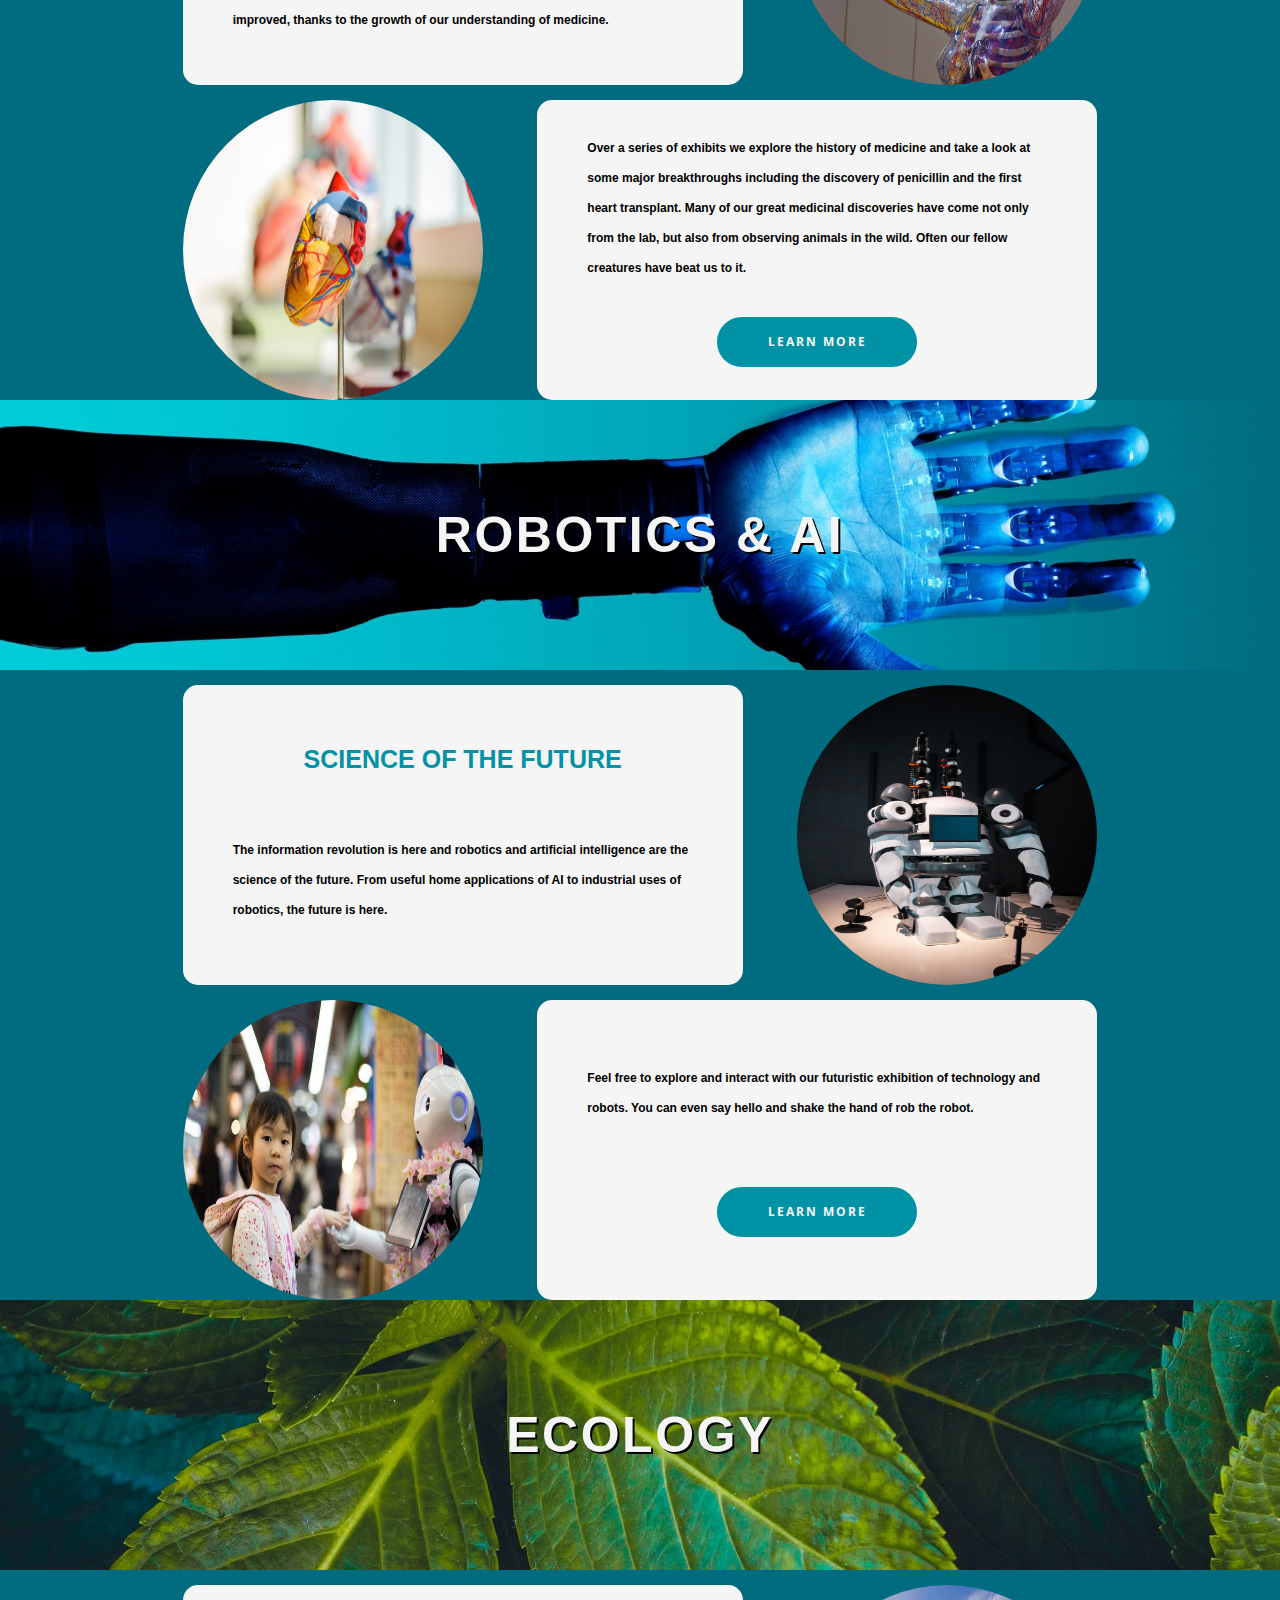
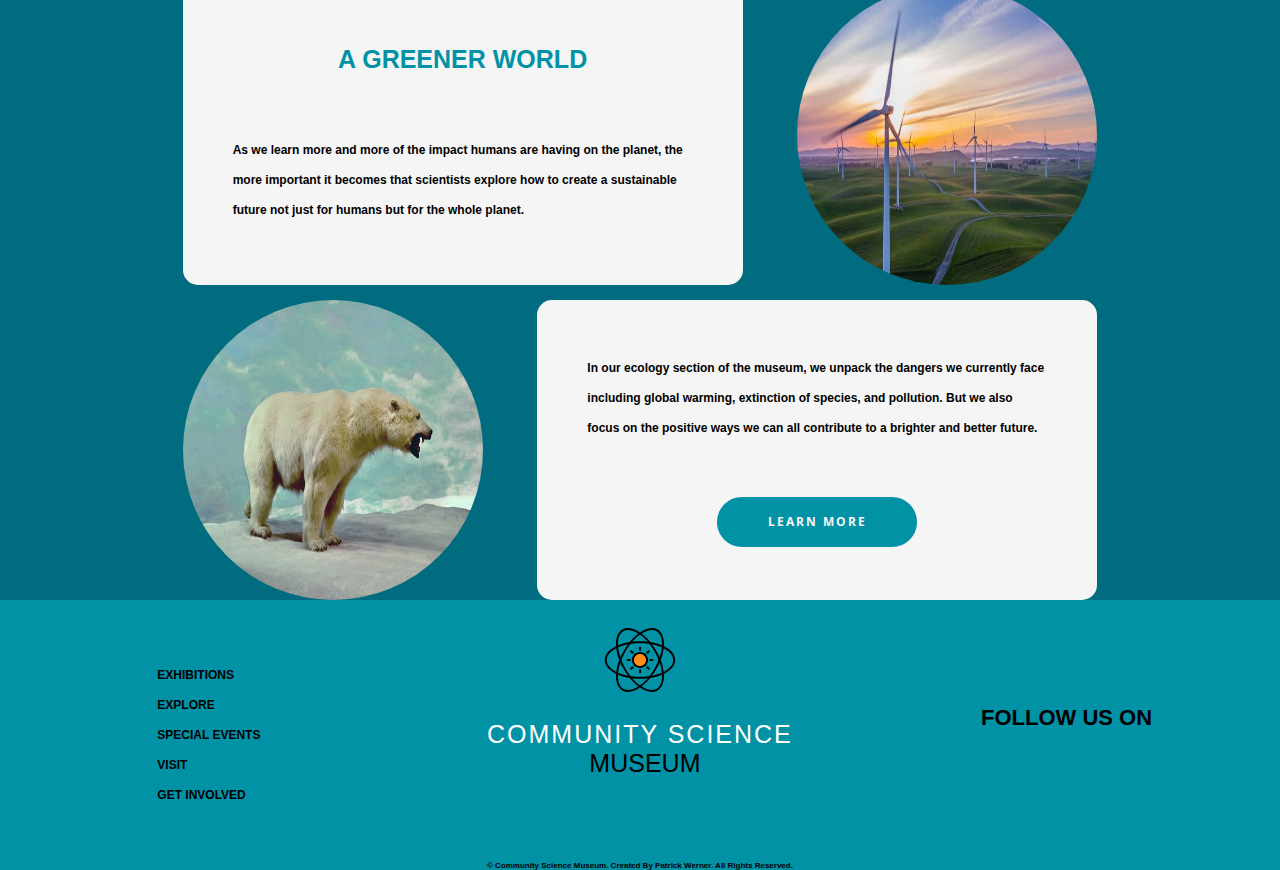
==== commit 6121b6ec: "adjusted the image size on exhibitions page" ====
--- a/exhibitions.html
+++ b/exhibitions.html
@@ -46,7 +46,7 @@
                     <h1>
                         <span class="capital-text">experience</span> and enjoy our modern exhibitions.
                         <span class="capital-text">there's</span> a free admission for entry, however we do offer extraordinary
-                        adventures with our guided exhibit tours.
+                        adventures with our guided tours.
                     </h1>
                     <a href="#">
                         <button class="site-btn">guided tour</button>
--- a/css/exhibitions.css
+++ b/css/exhibitions.css
@@ -14,7 +14,7 @@
     font-family: "Open-sans", sans-serif;
     margin: 0;
     /*background-image: linear-gradient(to right, #01c9d6,#007587); */
-    background: #0192a5;
+    background: #016c80;
 }
 
 li,
@@ -26,9 +26,7 @@
 /* GLOBAL CLASSES */
 
 .text-background {
-    background: rgba(0, 0, 0, 0.8);
-    width: auto;
-    height: auto;
+    text-shadow: 2px 2px #000000;
 }
 
 .uppercase-text {
@@ -76,20 +74,18 @@
 
 .nav {
     background: whitesmoke;
-    margin-top: 0;
     text-align: right;
-    min-height: 12vh;
+    min-height: 10vh;
 }
 
 .logo {
-    margin-top: 10px;
     height: 70px;
     width: 70px;
     float: left;
 }
 
 .logo-text {
-    margin-top: 30px;
+    margin-top: 25px;
     font-family: "Oswald", sans-serif;
     float: left;
     color: #ff8c1a;
@@ -112,15 +108,15 @@
     text-decoration: none;
     color: black;
     margin: 0 30px;
-    line-height: 90px;
+    line-height: 70px;
     font-size: 1rem;
     font-weight: 600;
 }
 
 label {
     margin: 0 30px 0 0;
-    font-size: 26px;
-    line-height: 90px;
+    font-size: 24px;
+    line-height: 70px;
     display: none;
     width: 2.6rem;
     float: right;
@@ -145,7 +141,7 @@
 
 .exhibitions-container1 {
     width: 100%;
-    min-height: 60vh;
+    min-height: 50vh;
     display: flex;
     flex-direction: row;
     justify-content: space-between;
@@ -156,7 +152,7 @@
     margin-left: 20px;
     width: auto;
     height: auto;
-    background: rgba(0, 0, 0, 0.8);
+    text-shadow: 2px 2px #000000;
 }
 
 .exhibitions-intro h2 {
@@ -197,7 +193,7 @@
 
 .exhibitions-container2 {
     width: 100%;
-    min-height: 30vh;
+    min-height: 40vh;
     display: flex;
     justify-content: center;
     align-items: center;
@@ -206,7 +202,7 @@
 
 .exhibitions-nav {
     width: 20%;
-    min-height: 30vh;
+    min-height: 40vh;
     display: flex;
     flex-direction: column;
     align-items: center;
@@ -219,6 +215,7 @@
     width: 170px;
     height: 170px;
     transition: width 1s, height 1s;
+    border: solid 2px whitesmoke;
 }
 
 .exhibitions-nav img:hover {
@@ -264,7 +261,7 @@
 }
 
 .cosmology-banner h2 {
-    margin: 0;
+    margin-top: -30px;
     color: whitesmoke;
     font-size: 5rem;
     text-transform: uppercase;
@@ -752,11 +749,11 @@
     font-size: 3rem;
     margin: 20px;
     cursor: pointer;
+    color: whitesmoke;
+}
+
+.fab:hover {
     color: #04e9f9;
-}
-
-.fab:hover {
-    color: white;
 }
 
 .footer_links-mobile,
@@ -821,20 +818,6 @@
     .ecology-textbox2 {
         width: 330px;
         height: 310px;
-    }
-
-    .cosmology-container1 img,
-    .cosmology-container2 img,
-    .evolution-container1 img,
-    .evolution-container2 img,
-    .biology_medicine-container1 img,
-    .biology_medicine-container2 img,
-    .robotics_ai-container1 img,
-    .robotics_ai-container2 img,
-    .ecology-container1 img,
-    .ecology-container2 img {
-        width: 280px;
-        height: 280px;
     }
 
     .cosmology-textbox1 h2,
@@ -953,7 +936,7 @@
         justify-content: space-evenly;
         align-items: center;
         width: 100%;
-        height: 20vh;
+        min-height: 20vh;
         background: rgba(0, 0, 0, 0.8);
     }
 
@@ -997,8 +980,6 @@
     .ecology-container1 img,
     .ecology-container2 img {
         margin: 20px;
-        width: 260px;
-        height: 260px;
     }
 
     .cosmology_mobile-img,
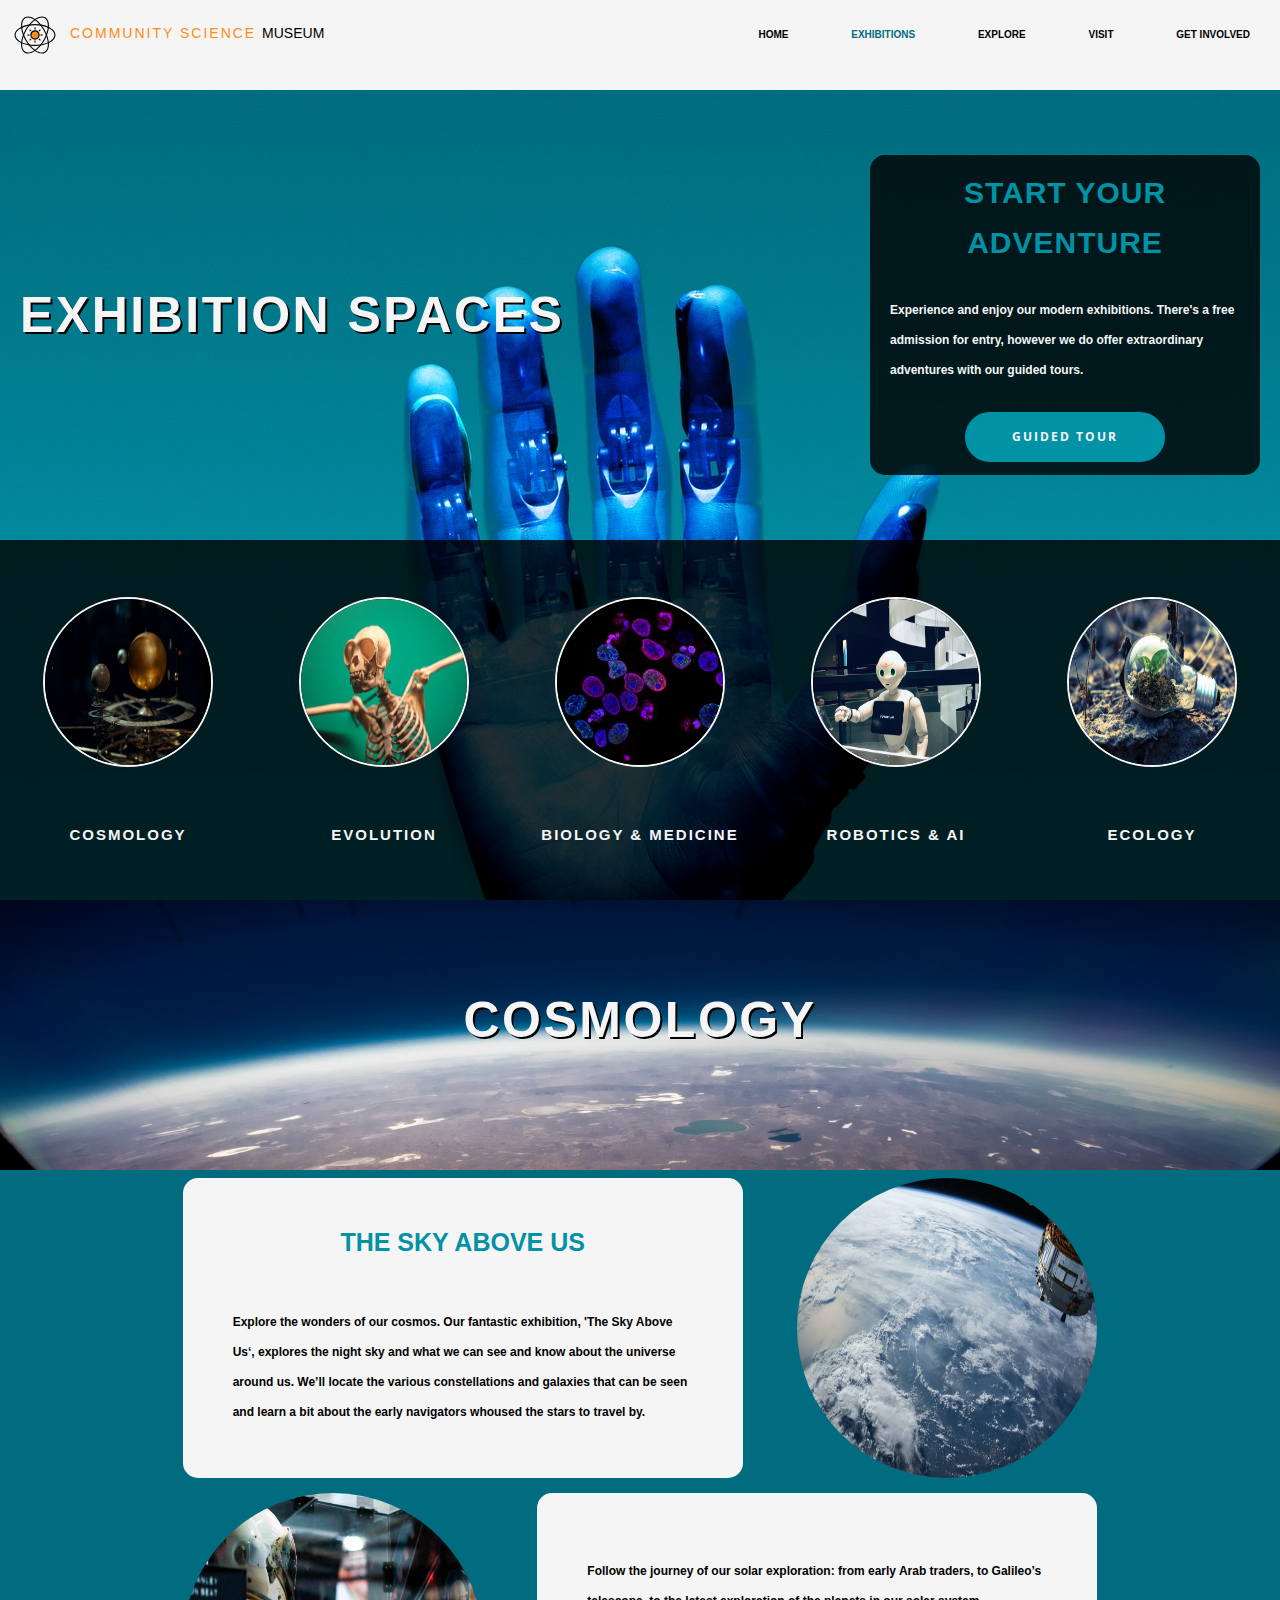
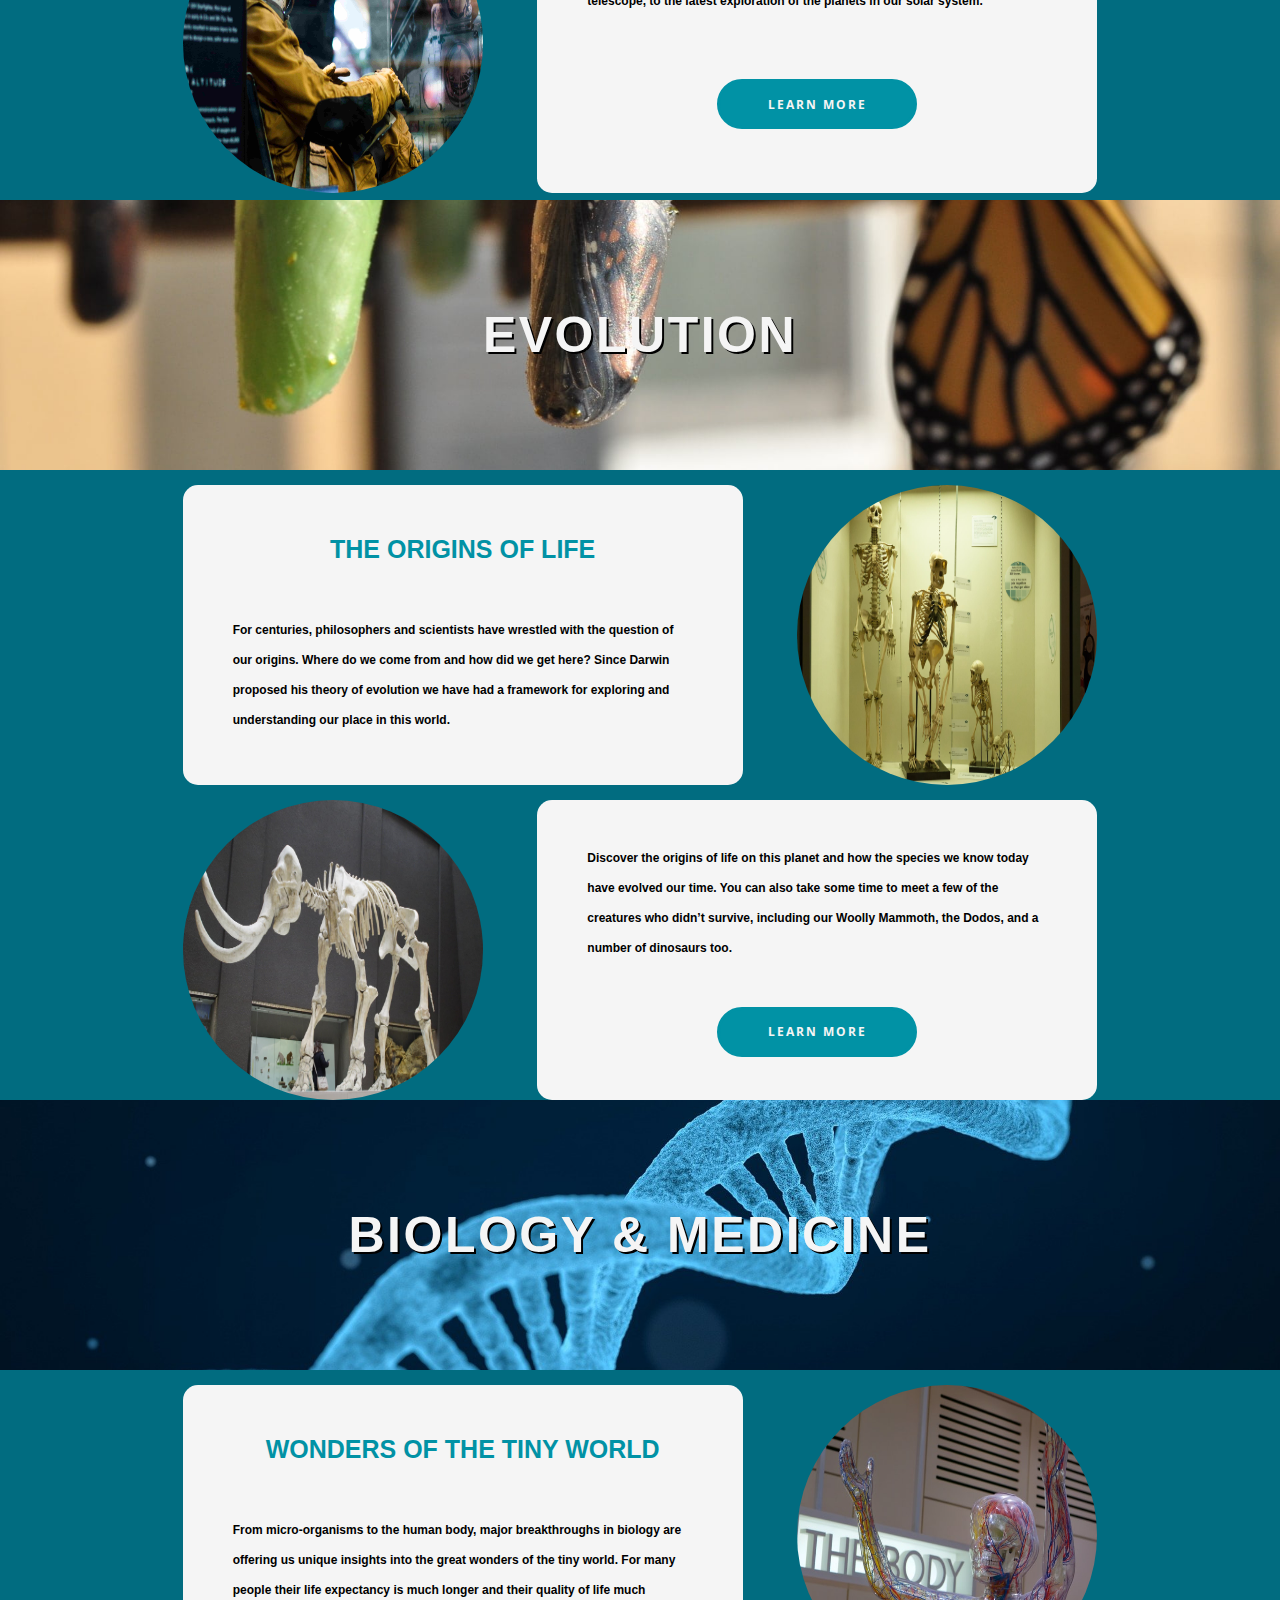
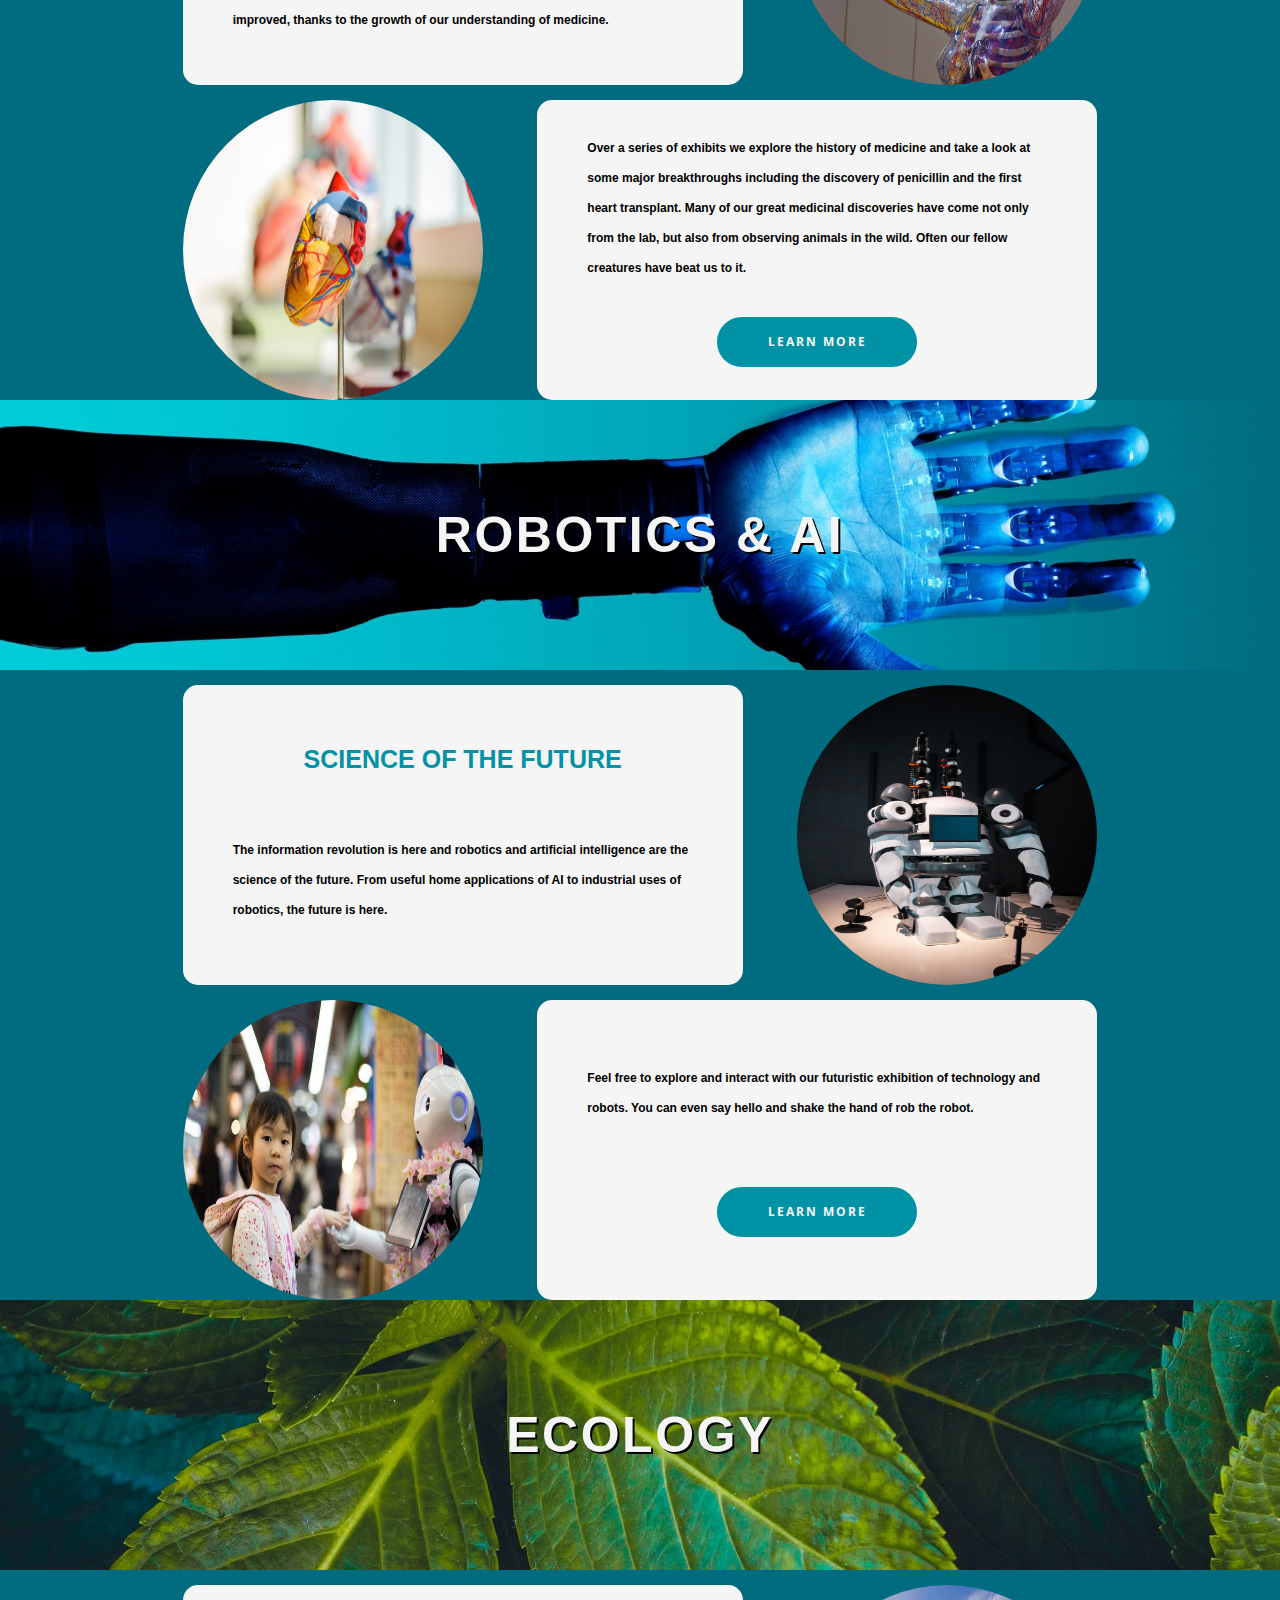
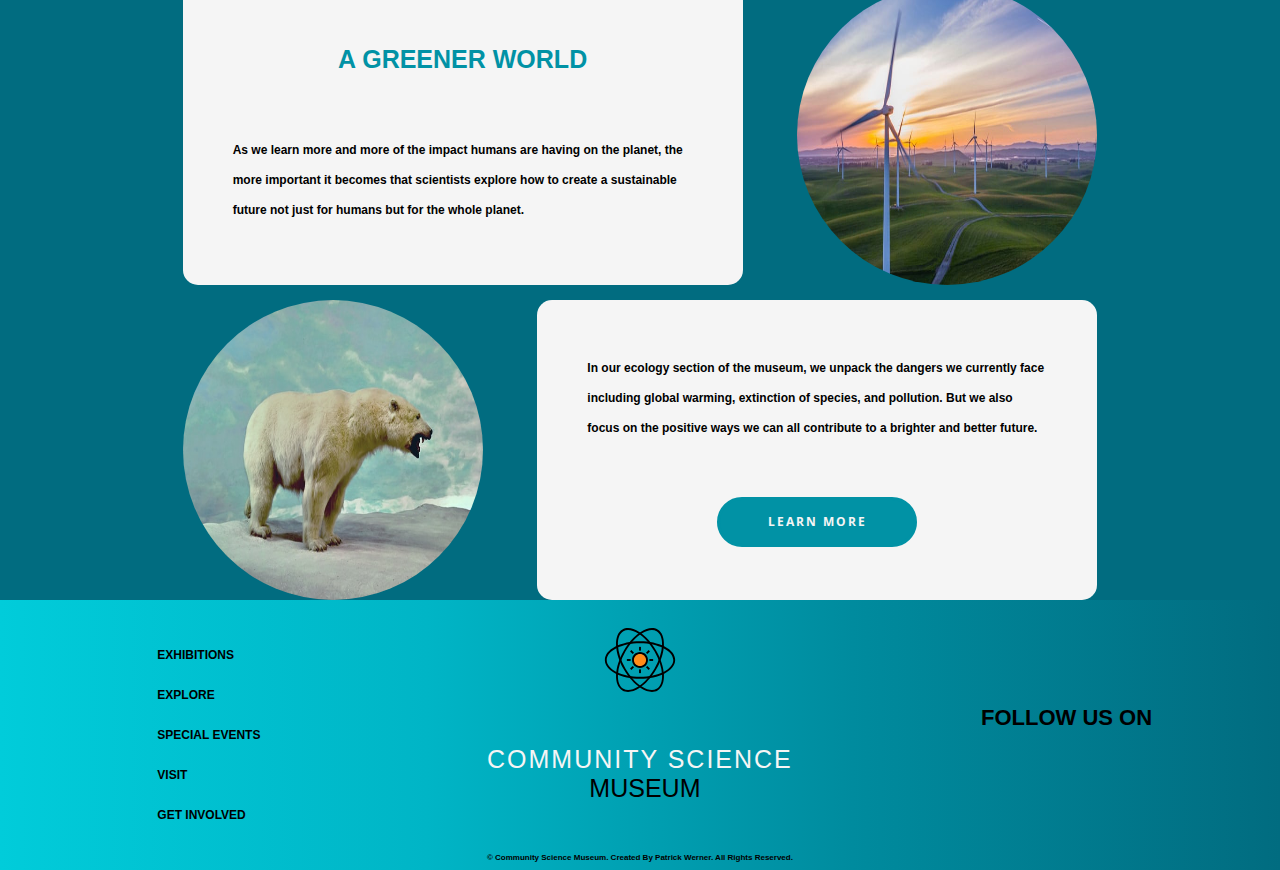
==== commit 56869507: "Added the news section in the explore page" ====
--- a/exhibitions.html
+++ b/exhibitions.html
@@ -28,11 +28,11 @@
                 <label for="toggle">&#9776;</label>
                 <input type="checkbox" id="toggle" />
                 <div class="menu">
-                    <a href="#">exhibitions</a>
-                    <a href="#">explore</a>
-                    <a href="#">special events</a>
+                    <a href="index.html">home</a>
+                    <a href="#"><span class="blue-text">exhibitions</span></a>
+                    <a href="explore.html">explore</a>
                     <a href="#">visit</a>
-                    <a href="#"><span class="green-text">get involved</span></a>
+                    <a href="#">get involved</a>
                 </div>
             </div>
         </header>
--- a/css/exhibitions.css
+++ b/css/exhibitions.css
@@ -41,8 +41,8 @@
     font-style: italic;
 }
 
-.green-text {
-    color: #13da13;
+.blue-text {
+    color: #016c80;
 }
 
 .site-btn {
@@ -640,7 +640,7 @@
     display: flex;
     justify-content: center;
     align-items: center;
-    background-image: linear-gradient(to right, #0192a5, #0192a5);
+    background-image: linear-gradient(to right, #01ccda, #00b5c6);
 }
 
 .footer-links {
@@ -650,7 +650,7 @@
 
 .footer-links a {
     text-transform: uppercase;
-    line-height: 30px;
+    line-height: 40px;
     color: black;
     font-size: 1.2rem;
     font-weight: 700;
@@ -667,7 +667,7 @@
     text-align: center;
     margin-right: 35px;
     text-transform: uppercase;
-    line-height: 30px;
+    line-height: 40px;
     color: black;
     font-size: 1.2rem;
     font-weight: 700;
@@ -688,7 +688,7 @@
     flex-direction: column;
     justify-content: space-between;
     align-items: center;
-    background-image: linear-gradient(to right, #0192a5, #0192a5);
+    background-image: linear-gradient(to right, #00b5c6, #008b9e);
 }
 
 .footer-logobox,
@@ -706,8 +706,9 @@
 }
 
 .footer-logotext {
-    font-family: oswald, sans-serif;
-    color: white;
+    margin-top: 25px;
+    font-family: "oswald", sans-serif;
+    color: whitesmoke;
     letter-spacing: 2px;
     text-transform: uppercase;
     font-size: 2.5rem;
@@ -725,14 +726,14 @@
 }
 
 .footer-container3 {
-    background-image: linear-gradient(to right, #0192a5, #0192a5);
+    background-image: linear-gradient(to right, #008b9e, #016c80);
     display: flex;
     justify-content: center;
     align-items: center;
 }
 
 .social_media-box {
-    height: 100%;
+    height: 250px;
     display: flex;
     flex-direction: column;
     justify-content: center;
@@ -763,10 +764,10 @@
 
 .copyright,
 .copyright-mobile {
+    margin-bottom: 8px;
     text-transform: capitalize;
     font-weight: 600;
     font-size: 0.8rem;
-    letter-spacing: 0px;
 }
 
 .copyright-mobile {
@@ -1010,7 +1011,6 @@
 
     .footer-section {
         flex-direction: column;
-        justify-content: space-between;
     }
 
     .footer-container1,
@@ -1021,7 +1021,7 @@
     }
 
     .footer-container2 {
-        height: 400px;
+        height: 425px;
         justify-content: center;
     }
 
@@ -1036,7 +1036,7 @@
     }
 
     .social_media-box {
-        justify-content: space-evenly;
+        justify-content: space-between;
     }
 
     .copyright-mobile {
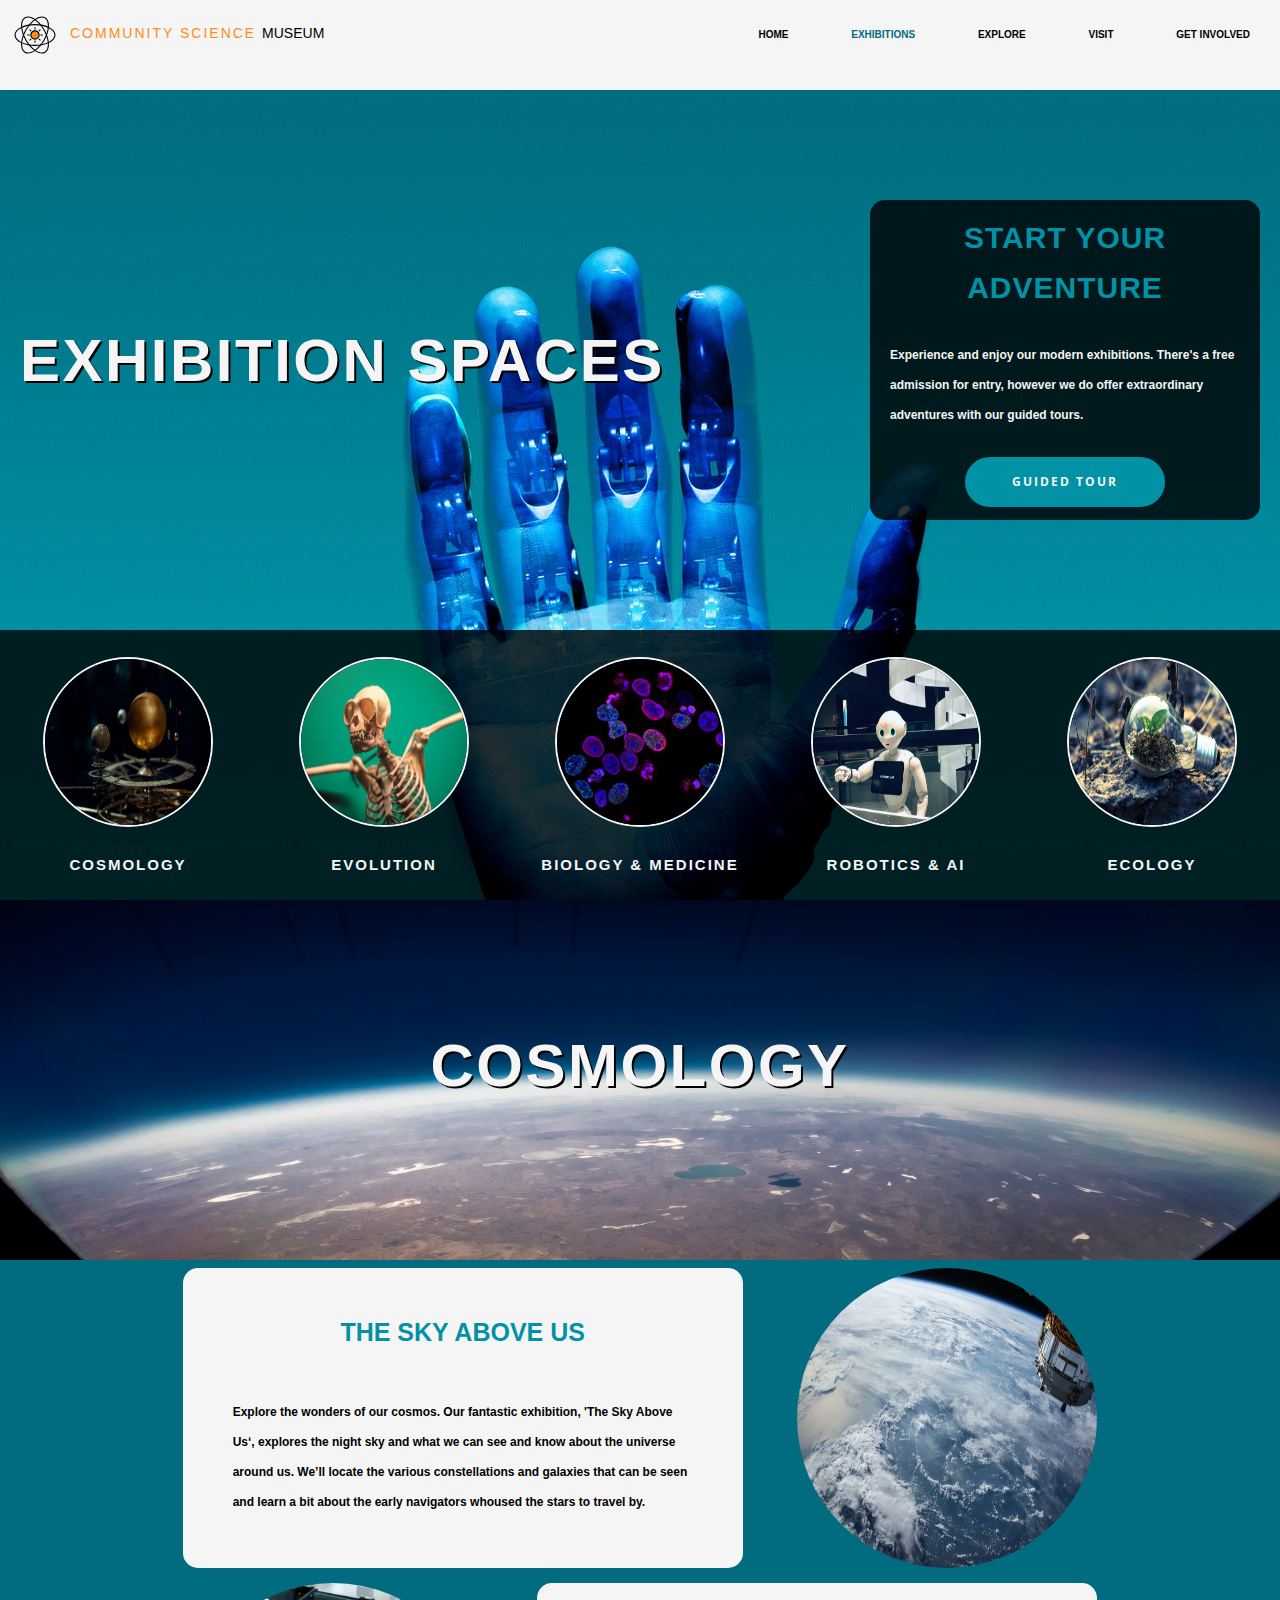
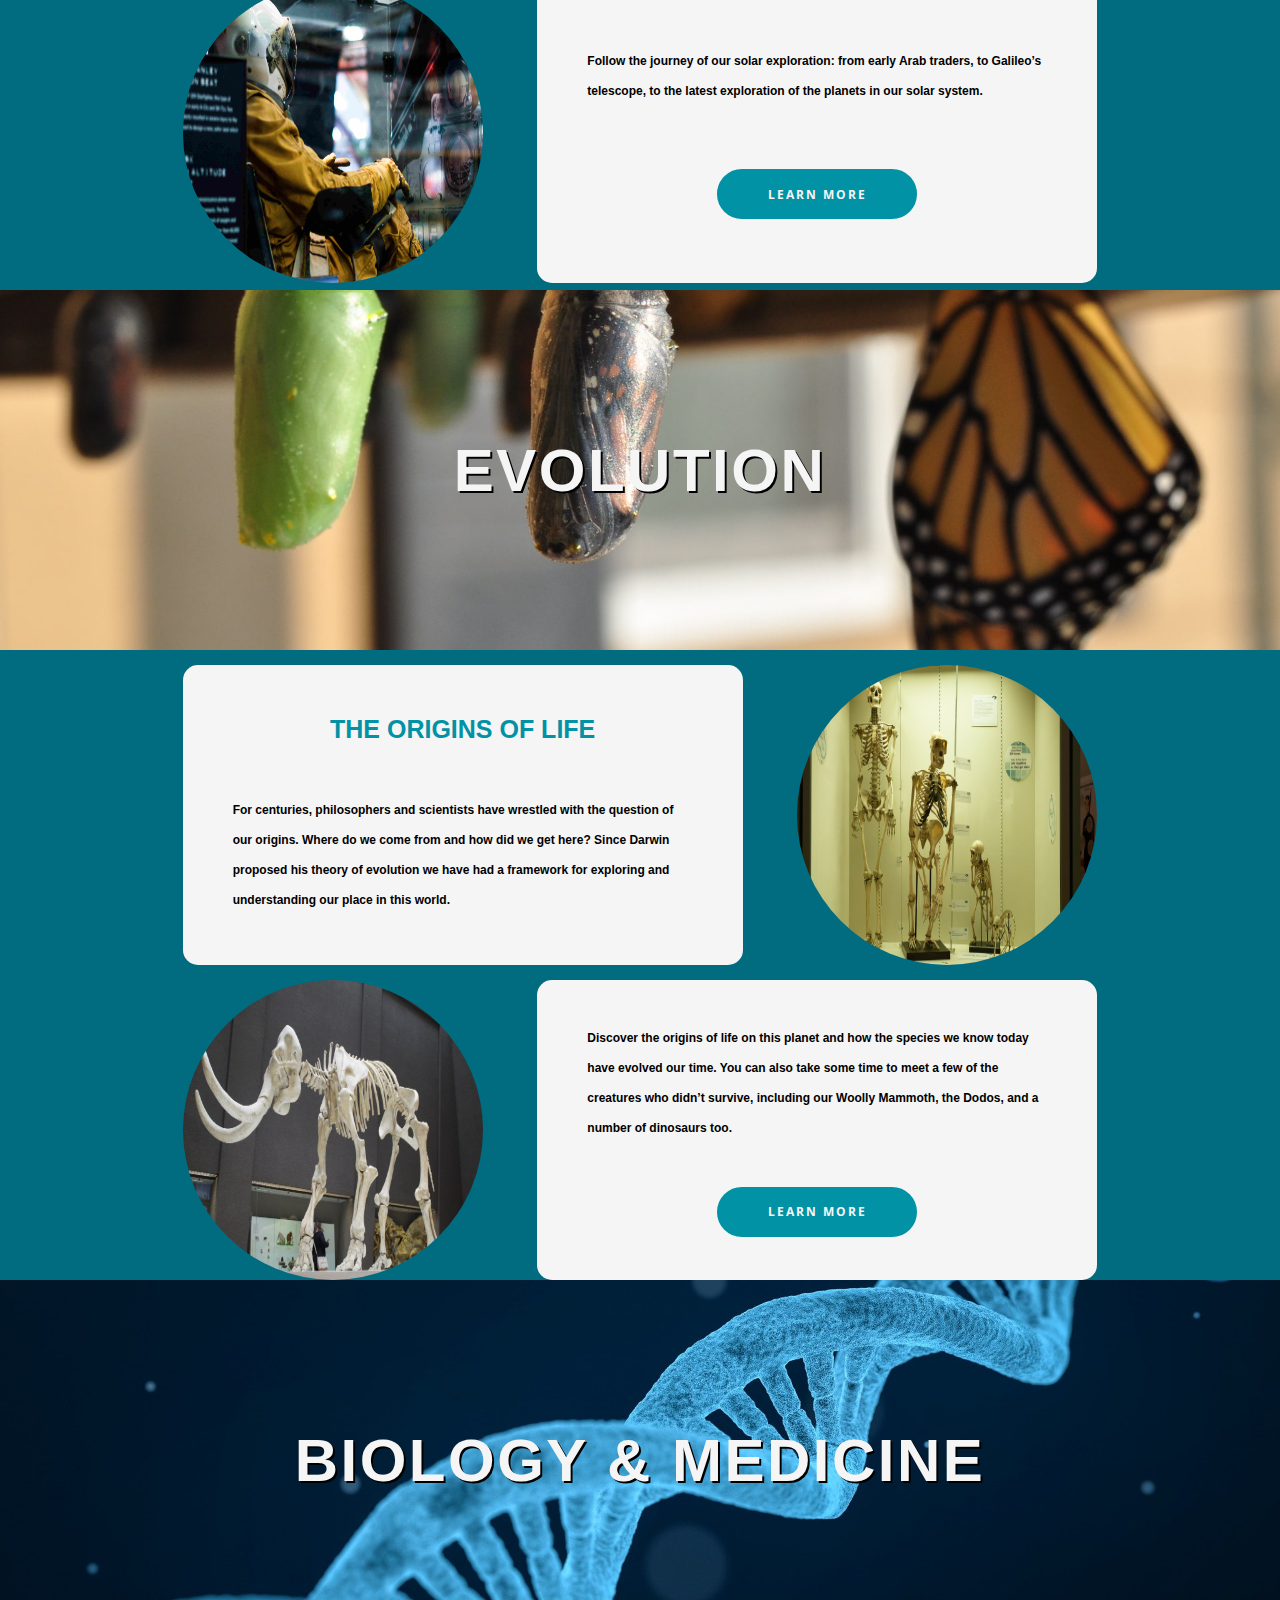
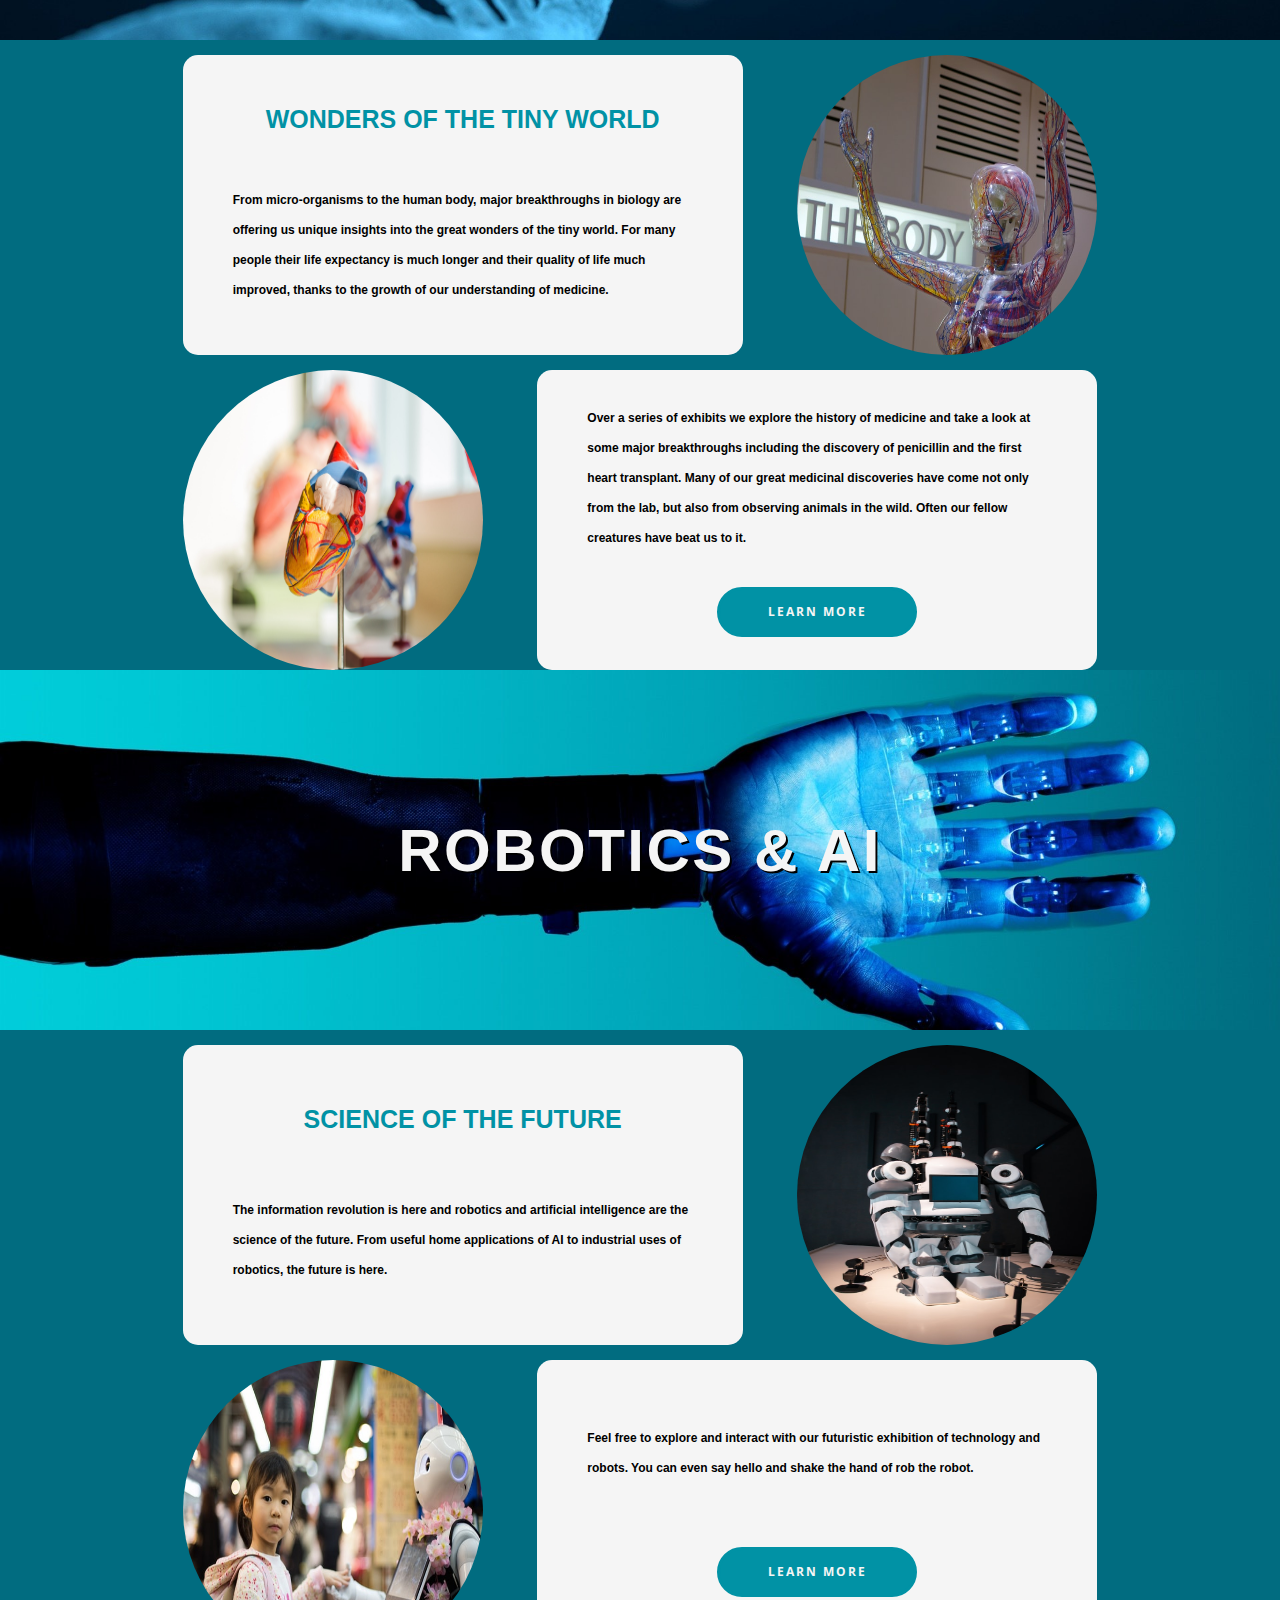
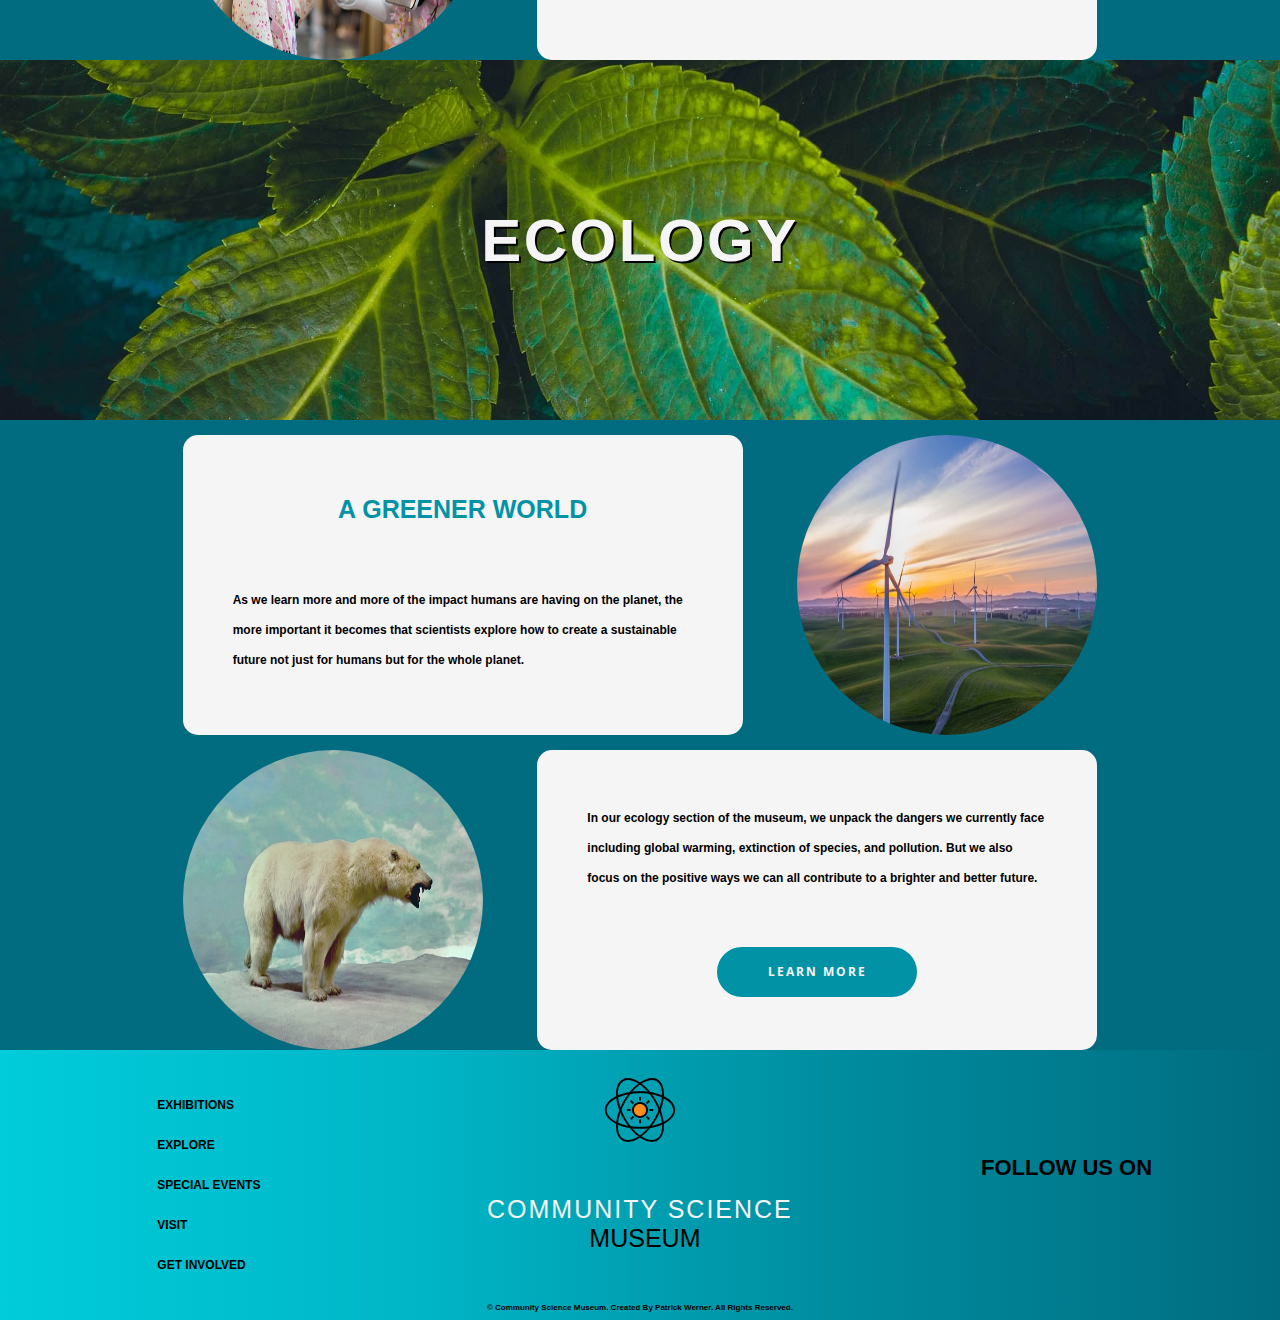
==== commit 1b7fe26f: "Added the visit page" ====
--- a/exhibitions.html
+++ b/exhibitions.html
@@ -31,7 +31,7 @@
                     <a href="index.html">home</a>
                     <a href="#"><span class="blue-text">exhibitions</span></a>
                     <a href="explore.html">explore</a>
-                    <a href="#">visit</a>
+                    <a href="visit.html">visit</a>
                     <a href="#">get involved</a>
                 </div>
             </div>
--- a/css/exhibitions.css
+++ b/css/exhibitions.css
@@ -141,7 +141,7 @@
 
 .exhibitions-container1 {
     width: 100%;
-    min-height: 50vh;
+    min-height: 60vh;
     display: flex;
     flex-direction: row;
     justify-content: space-between;
@@ -156,7 +156,7 @@
 }
 
 .exhibitions-intro h2 {
-    font-size: 5rem;
+    font-size: 6rem;
     text-transform: uppercase;
     color: whitesmoke;
     letter-spacing: 0.25rem;
@@ -193,7 +193,7 @@
 
 .exhibitions-container2 {
     width: 100%;
-    min-height: 40vh;
+    min-height: 30vh;
     display: flex;
     justify-content: center;
     align-items: center;
@@ -202,7 +202,7 @@
 
 .exhibitions-nav {
     width: 20%;
-    min-height: 40vh;
+    min-height: 30vh;
     display: flex;
     flex-direction: column;
     align-items: center;
@@ -243,7 +243,7 @@
 /* COSMOLOGY SECTION */
 
 .cosmology-section {
-    min-height: 100vh;
+    min-height: 110vh;
     display: flex;
     flex-direction: column;
     align-items: center;
@@ -251,7 +251,7 @@
 
 .cosmology-banner {
     width: 100%;
-    min-height: 30vh;
+    min-height: 40vh;
     background-image: url(/images/richard-gatley-oxgK2f_rxDc-unsplash.jpg);
     background-position: center;
     background-size: cover;
@@ -263,7 +263,7 @@
 .cosmology-banner h2 {
     margin-top: -30px;
     color: whitesmoke;
-    font-size: 5rem;
+    font-size: 6rem;
     text-transform: uppercase;
     letter-spacing: 0.25rem;
 }
@@ -317,15 +317,16 @@
 /* EVOLUTION SECTION */
 
 .evolution-section {
-    min-height: 100vh;
-    display: flex;
-    flex-direction: column;
-    align-items: center;
+    min-height: 110vh;
+    display: flex;
+    flex-direction: column;
+    align-items: center;
+    justify-content: center;
 }
 
 .evolution-banner {
     width: 100%;
-    min-height: 30vh;
+    min-height: 40vh;
     background-image: url(/images/suzanne-d-williams-VMKBFR6r_jg-unsplash-min.jpg);
     background-size: cover;
     background-position: center;
@@ -338,7 +339,7 @@
 .evolution-banner h2 {
     margin: 0;
     color: whitesmoke;
-    font-size: 5rem;
+    font-size: 6rem;
     text-transform: uppercase;
     letter-spacing: 0.25rem;
 }
@@ -392,7 +393,7 @@
 /* BIOLOGY AND MEDICINE SECTION */
 
 .biology_medicine-section {
-    min-height: 100vh;
+    min-height: 110vh;
     display: flex;
     flex-direction: column;
     align-items: center;
@@ -400,7 +401,7 @@
 
 .biology_medicine-banner {
     width: 100%;
-    min-height: 30vh;
+    min-height: 40vh;
     background-image: url(/images/dna-3656587_1920-min.jpg);
     background-size: cover;
     background-position: center;
@@ -413,7 +414,7 @@
 .biology_medicine-banner h2 {
     margin: 0;
     color: whitesmoke;
-    font-size: 5rem;
+    font-size: 6rem;
     text-transform: uppercase;
     letter-spacing: 0.25rem;
 }
@@ -467,15 +468,16 @@
 /* ROBOTICS AND AI SECTION */
 
 .robotics_ai-section {
-    min-height: 100vh;
-    display: flex;
-    flex-direction: column;
-    align-items: center;
+    min-height: 110vh;
+    display: flex;
+    flex-direction: column;
+    align-items: center;
+    justify-content: center;
 }
 
 .robotics_ai-banner {
     width: 100%;
-    min-height: 30vh;
+    min-height: 40vh;
     background-image: url(/images/pexels-thisisengineering-3913025-sideways.jpg);
     background-size: cover;
     background-position: center;
@@ -488,7 +490,7 @@
 .robotics_ai-banner h2 {
     margin: 0;
     color: whitesmoke;
-    font-size: 5rem;
+    font-size: 6rem;
     text-transform: uppercase;
     letter-spacing: 0.25rem;
 }
@@ -542,15 +544,16 @@
 /* ECOLOGY SECTION */
 
 .ecology-section {
-    min-height: 100vh;
-    display: flex;
-    flex-direction: column;
-    align-items: center;
+    min-height: 110vh;
+    display: flex;
+    flex-direction: column;
+    align-items: center;
+    justify-content: center;
 }
 
 .ecology-banner {
     width: 100%;
-    min-height: 30vh;
+    min-height: 40vh;
     background-image: url(/images/shahadat-rahman-7NgccS8ukSY-unsplash-min.jpg);
     background-size: cover;
     background-position: center;
@@ -562,7 +565,7 @@
 .ecology-banner h2 {
     margin: 0;
     color: whitesmoke;
-    font-size: 5rem;
+    font-size: 6rem;
     text-transform: uppercase;
     letter-spacing: 0.25rem;
 }
@@ -937,7 +940,7 @@
         justify-content: space-evenly;
         align-items: center;
         width: 100%;
-        min-height: 20vh;
+        min-height: 15vh;
         background: rgba(0, 0, 0, 0.8);
     }
 
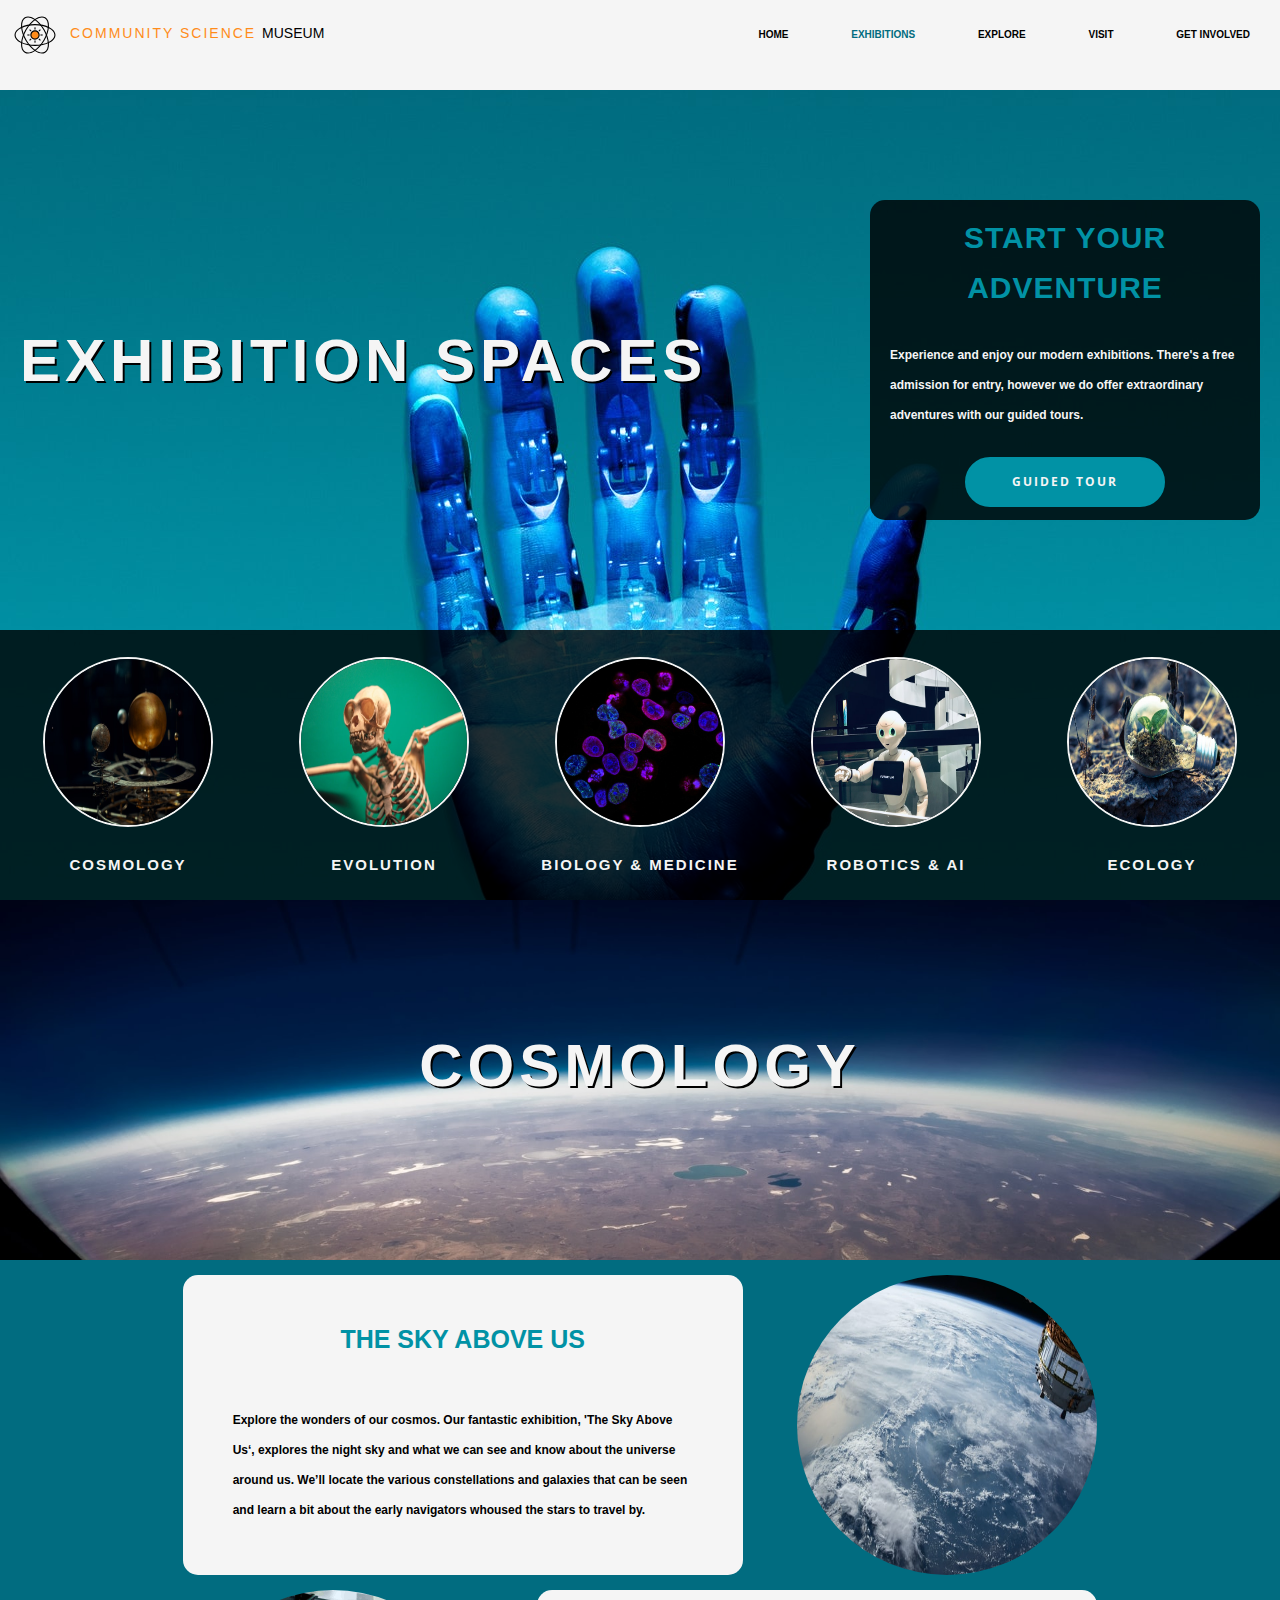
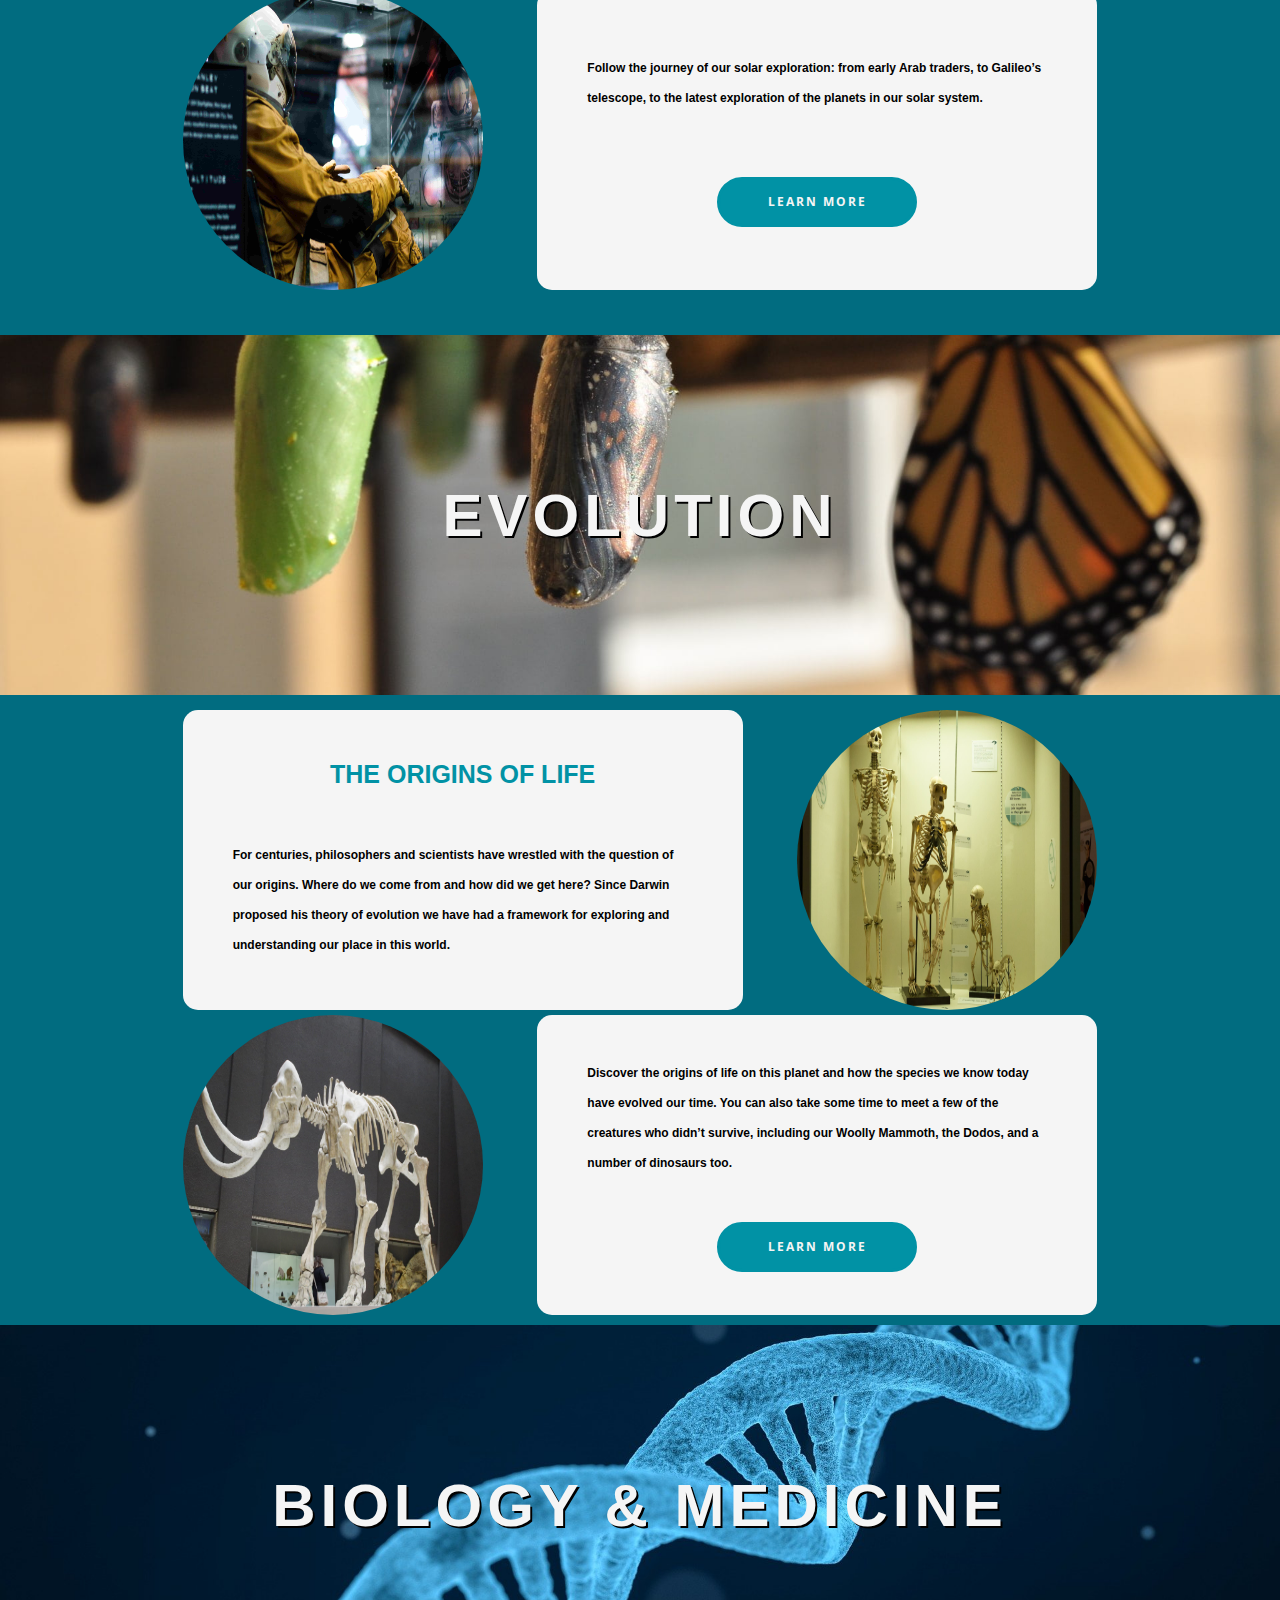
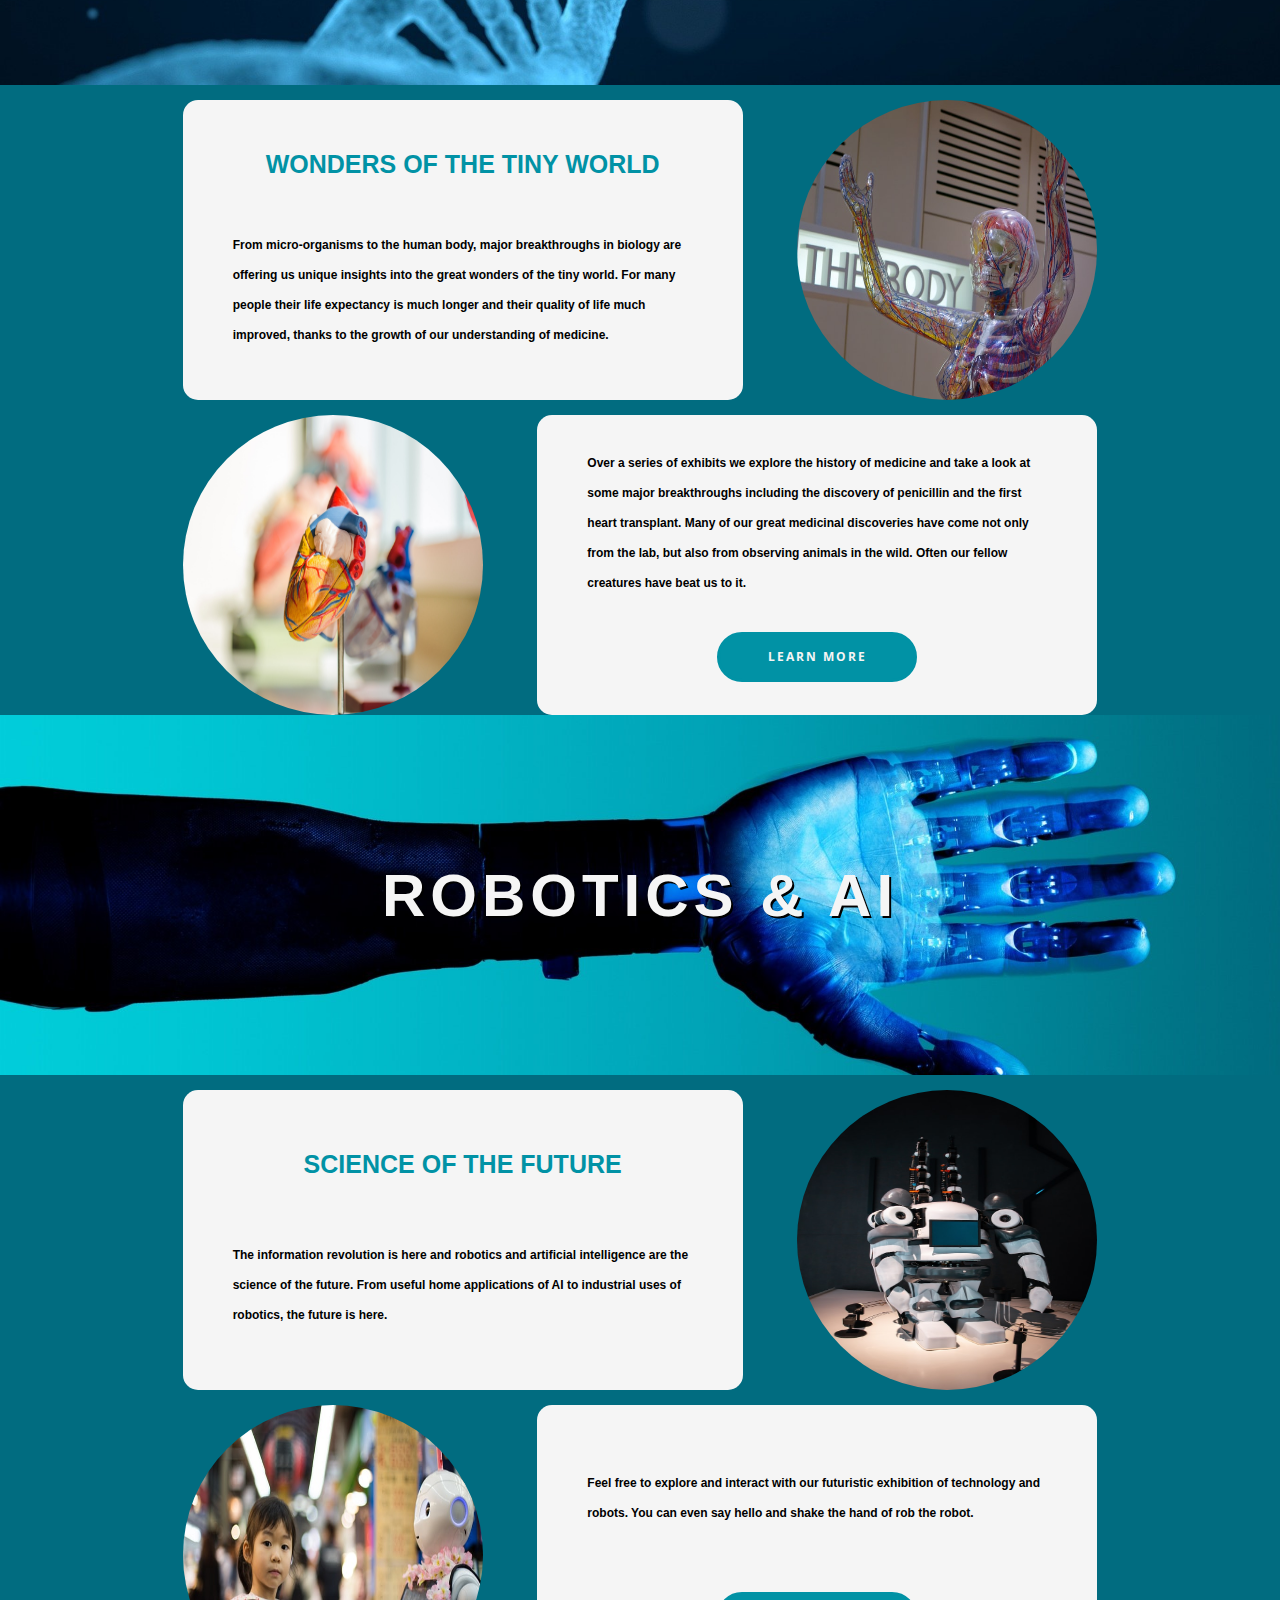
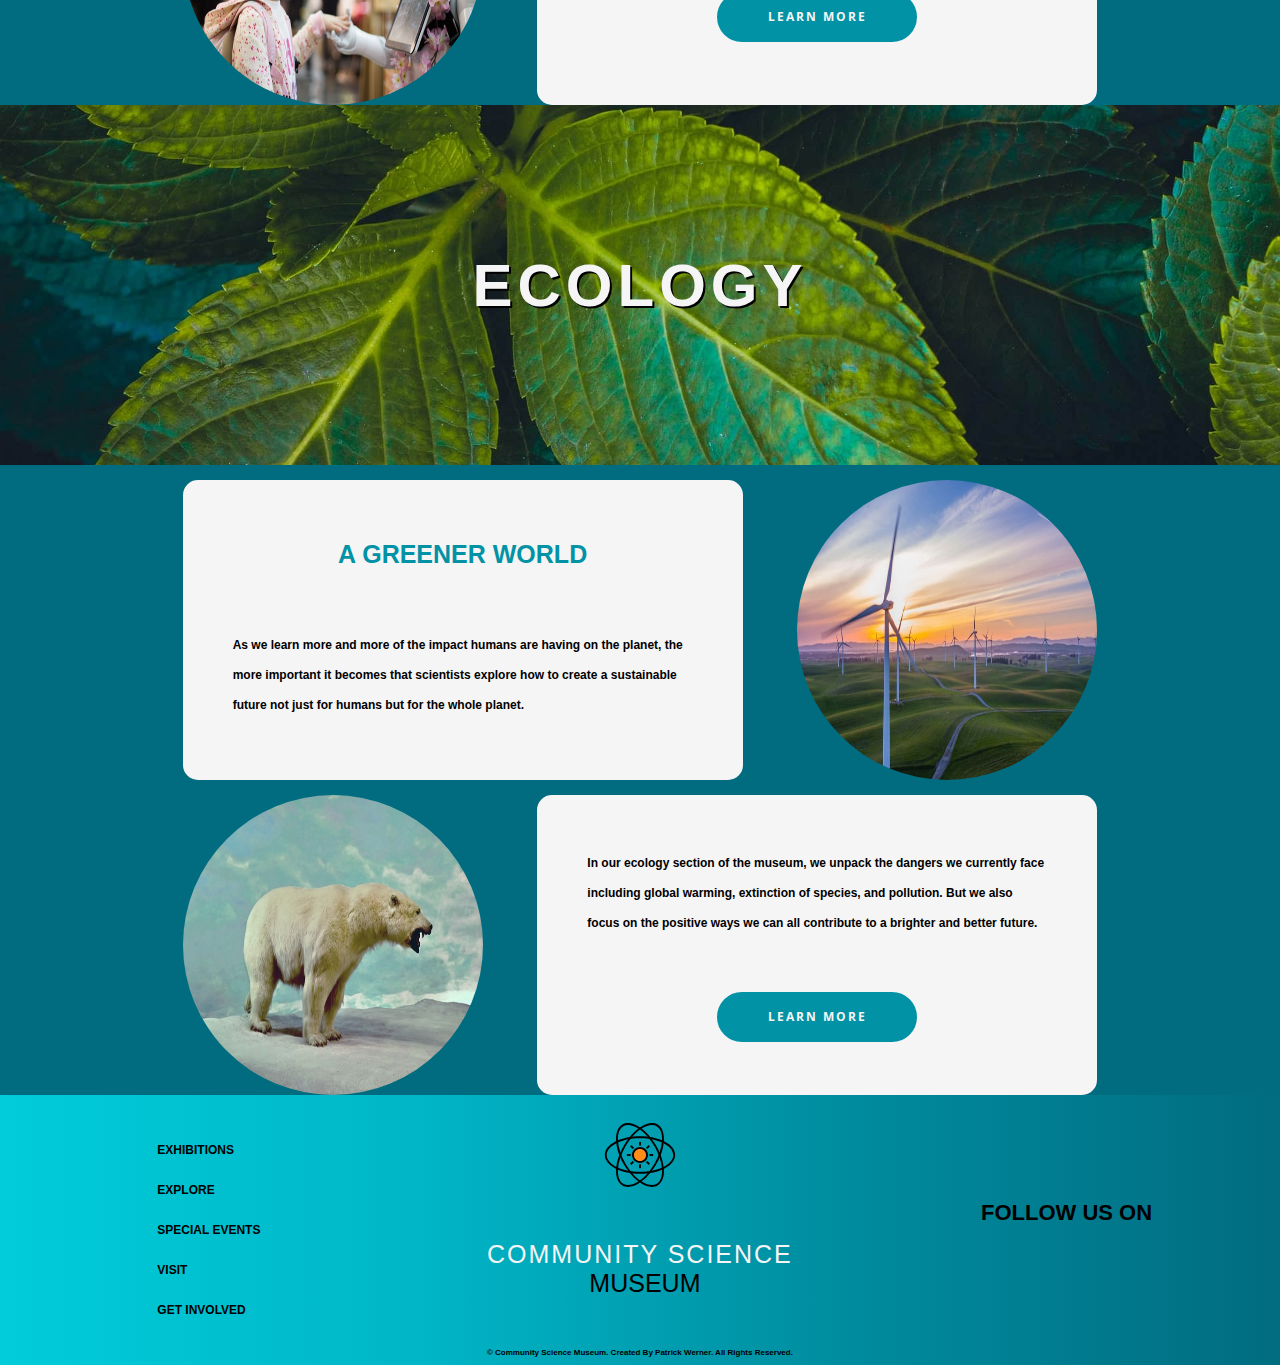
==== commit 84a16588: "Edited the viewport height of the exhibitions divs" ====
--- a/exhibitions.html
+++ b/exhibitions.html
@@ -110,33 +110,35 @@
                     <h2>cosmology</h2>
                 </div>
             </div>
-            <div class="cosmology-container1">
-                <div class="cosmology-textbox1">
-                    <h2>the sky above us</h2>
-                    <p>
-                        <span class="capital-text">explore</span> the wonders of our cosmos.
-
-                        <span class="capital-text">our</span> fantastic exhibition, '<span class="capital-text"
-                            >the sky above us</span
-                        >‘, explores the night sky and what we can see and know about the universe around us.
-                        <span class="capital-text">we’ll</span> locate the various constellations and galaxies that can be seen
-                        and learn a bit about the early navigators whoused the stars to travel by.
-                    </p>
-                </div>
-                <img src="/images/nasa-yZygONrUBe8-unsplash.jpg" alt="" />
-            </div>
-            <div class="cosmology-container2">
-                <img class="cosmology-img" src="/images/andrew-ruiz-348421-min.jpg" alt="" />
-                <div class="cosmology-textbox1">
-                    <p>
-                        <span class="capital-text">follow</span> the journey of our solar exploration: from early Arab traders, to
-                        Galileo’s telescope, to the latest exploration of the planets in our solar system.
-                    </p>
-                    <a href="#">
-                        <button class="site-btn">learn more</button>
-                    </a>
-                </div>
-                <img class="cosmology_mobile-img" src="/images/andrew-ruiz-348421-min.jpg" alt="" />
+            <div class="cosmology-box">
+                <div class="cosmology-container1">
+                    <div class="cosmology-textbox1">
+                        <h2>the sky above us</h2>
+                        <p>
+                            <span class="capital-text">explore</span> the wonders of our cosmos.
+
+                            <span class="capital-text">our</span> fantastic exhibition, '<span class="capital-text"
+                                >the sky above us</span
+                            >‘, explores the night sky and what we can see and know about the universe around us.
+                            <span class="capital-text">we’ll</span> locate the various constellations and galaxies that can be
+                            seen and learn a bit about the early navigators whoused the stars to travel by.
+                        </p>
+                    </div>
+                    <img src="/images/nasa-yZygONrUBe8-unsplash.jpg" alt="" />
+                </div>
+                <div class="cosmology-container2">
+                    <img class="cosmology-img" src="/images/andrew-ruiz-348421-min.jpg" alt="" />
+                    <div class="cosmology-textbox1">
+                        <p>
+                            <span class="capital-text">follow</span> the journey of our solar exploration: from early Arab
+                            traders, to Galileo’s telescope, to the latest exploration of the planets in our solar system.
+                        </p>
+                        <a href="#">
+                            <button class="site-btn">learn more</button>
+                        </a>
+                    </div>
+                    <img class="cosmology_mobile-img" src="/images/andrew-ruiz-348421-min.jpg" alt="" />
+                </div>
             </div>
         </section>
         <section class="evolution-section" id="evolution">
@@ -145,32 +147,34 @@
                     <h2>evolution</h2>
                 </div>
             </div>
-            <div class="evolution-container1">
-                <div class="evolution-textbox1">
-                    <h2>the origins of life</h2>
-                    <p>
-                        <span class="capital-text">for</span> centuries, philosophers and scientists have wrestled with the
-                        question of our origins. <span class="capital-text">where</span> do we come from and how did we get here?
-                        <span class="capital-text">since darwin</span> proposed his theory of evolution we have had a framework
-                        for exploring and understanding our place in this world.
-                    </p>
-                </div>
-                <img src="/images/skeleton-414543_1920-min.jpg" alt="" />
-            </div>
-            <div class="evolution-container2">
-                <img class="evolution-img" src="/images/mammoth-1257288_1920-min-min.jpg" alt="" />
-
-                <div class="evolution-textbox1">
-                    <p>
-                        <span class="capital-text">discover</span> the origins of life on this planet and how the species we know
-                        today have evolved our time. You can also take some time to meet a few of the creatures who didn’t
-                        survive, including our Woolly Mammoth, the Dodos, and a number of dinosaurs too.
-                    </p>
-                    <a href="#">
-                        <button class="site-btn">learn more</button>
-                    </a>
-                </div>
-                <img class="evolution_mobile-img" src="/images/mammoth-1257288_1920-min-min.jpg" alt="" />
+            <div class="evolution-box">
+                <div class="evolution-container1">
+                    <div class="evolution-textbox1">
+                        <h2>the origins of life</h2>
+                        <p>
+                            <span class="capital-text">for</span> centuries, philosophers and scientists have wrestled with the
+                            question of our origins. <span class="capital-text">where</span> do we come from and how did we get
+                            here? <span class="capital-text">since darwin</span> proposed his theory of evolution we have had a
+                            framework for exploring and understanding our place in this world.
+                        </p>
+                    </div>
+                    <img src="/images/skeleton-414543_1920-min.jpg" alt="" />
+                </div>
+                <div class="evolution-container2">
+                    <img class="evolution-img" src="/images/mammoth-1257288_1920-min-min.jpg" alt="" />
+
+                    <div class="evolution-textbox1">
+                        <p>
+                            <span class="capital-text">discover</span> the origins of life on this planet and how the species we
+                            know today have evolved our time. You can also take some time to meet a few of the creatures who
+                            didn’t survive, including our Woolly Mammoth, the Dodos, and a number of dinosaurs too.
+                        </p>
+                        <a href="#">
+                            <button class="site-btn">learn more</button>
+                        </a>
+                    </div>
+                    <img class="evolution_mobile-img" src="/images/mammoth-1257288_1920-min-min.jpg" alt="" />
+                </div>
             </div>
         </section>
         <section class="biology_medicine-section" id="biology-medicine">
@@ -179,33 +183,35 @@
                     <h2>biology & medicine</h2>
                 </div>
             </div>
-            <div class="biology_medicine-container1">
-                <div class="biology_medicine-textbox1">
-                    <h2>wonders of the tiny world</h2>
-                    <p>
-                        <span class="capital-text">from</span> micro-organisms to the human body, major breakthroughs in biology
-                        are offering us unique insights into the great wonders of the tiny world.
-                        <span class="capital-text">for</span> many people their life expectancy is much longer and their quality
-                        of life much improved, thanks to the growth of our understanding of medicine.
-                    </p>
-                </div>
-                <img src="/images/john-jackson-f86HPcJrLsA-unsplash.jpg" alt="" />
-            </div>
-            <div class="biology_medicine-container2">
-                <img class="biology_medicine-img" src="/images/heart-2607178_1920-min.jpg" alt="" />
-
-                <div class="biology_medicine-textbox1">
-                    <p>
-                        <span class="capital-text">over</span> a series of exhibits we explore the history of medicine and take a
-                        look at some major breakthroughs including the discovery of penicillin and the first heart transplant.
-                        Many of our great medicinal discoveries have come not only from the lab, but also from observing animals
-                        in the wild. Often our fellow creatures have beat us to it.
-                    </p>
-                    <a href="#">
-                        <button class="site-btn">learn more</button>
-                    </a>
-                </div>
-                <img class="biology_medicine_mobile-img" src="/images/heart-2607178_1920-min.jpg" alt="" />
+            <div class="biology_medicine-box">
+                <div class="biology_medicine-container1">
+                    <div class="biology_medicine-textbox1">
+                        <h2>wonders of the tiny world</h2>
+                        <p>
+                            <span class="capital-text">from</span> micro-organisms to the human body, major breakthroughs in
+                            biology are offering us unique insights into the great wonders of the tiny world.
+                            <span class="capital-text">for</span> many people their life expectancy is much longer and their
+                            quality of life much improved, thanks to the growth of our understanding of medicine.
+                        </p>
+                    </div>
+                    <img src="/images/john-jackson-f86HPcJrLsA-unsplash.jpg" alt="" />
+                </div>
+                <div class="biology_medicine-container2">
+                    <img class="biology_medicine-img" src="/images/heart-2607178_1920-min.jpg" alt="" />
+
+                    <div class="biology_medicine-textbox1">
+                        <p>
+                            <span class="capital-text">over</span> a series of exhibits we explore the history of medicine and
+                            take a look at some major breakthroughs including the discovery of penicillin and the first heart
+                            transplant. Many of our great medicinal discoveries have come not only from the lab, but also from
+                            observing animals in the wild. Often our fellow creatures have beat us to it.
+                        </p>
+                        <a href="#">
+                            <button class="site-btn">learn more</button>
+                        </a>
+                    </div>
+                    <img class="biology_medicine_mobile-img" src="/images/heart-2607178_1920-min.jpg" alt="" />
+                </div>
             </div>
         </section>
         <section class="robotics_ai-section" id="robotics-ai">
@@ -214,31 +220,34 @@
                     <h2>robotics & ai</h2>
                 </div>
             </div>
-            <div class="robotics_ai-container1">
-                <div class="robotics_ai-textbox1">
-                    <h2>science of the future</h2>
-                    <p>
-                        <span class="capital-text">the</span> information revolution is here and robotics and artificial
-                        intelligence are the science of the future. <span class="capital-text">from</span> useful home
-                        applications of <span class="uppercase-text">ai</span> to industrial uses of robotics, the future is here.
-                    </p>
-                </div>
-                <img src="/images/maximalfocus-B2OV_nwcbxM-unsplash-min.jpg" alt="" />
-            </div>
-            <div class="robotics_ai-container2">
-                <img class="robotics_ai-img" src="/images/andy-kelly-0E_vhMVqL9g-unsplash-min.jpg" alt="" />
-
-                <div class="robotics_ai-textbox1">
-                    <p>
-                        <span class="capital-text">feel</span> free to explore and interact with our futuristic exhibition of
-                        technology and robots. <span class="capital-text">you</span> can even say hello and shake the hand of rob
-                        the robot.
-                    </p>
-                    <a href="#">
-                        <button class="site-btn">learn more</button>
-                    </a>
-                </div>
-                <img class="robotics_ai_mobile-img" src="/images/andy-kelly-0E_vhMVqL9g-unsplash-min.jpg" alt="" />
+            <div class="robotics_ai-box">
+                <div class="robotics_ai-container1">
+                    <div class="robotics_ai-textbox1">
+                        <h2>science of the future</h2>
+                        <p>
+                            <span class="capital-text">the</span> information revolution is here and robotics and artificial
+                            intelligence are the science of the future. <span class="capital-text">from</span> useful home
+                            applications of <span class="uppercase-text">ai</span> to industrial uses of robotics, the future is
+                            here.
+                        </p>
+                    </div>
+                    <img src="/images/maximalfocus-B2OV_nwcbxM-unsplash-min.jpg" alt="" />
+                </div>
+                <div class="robotics_ai-container2">
+                    <img class="robotics_ai-img" src="/images/andy-kelly-0E_vhMVqL9g-unsplash-min.jpg" alt="" />
+
+                    <div class="robotics_ai-textbox1">
+                        <p>
+                            <span class="capital-text">feel</span> free to explore and interact with our futuristic exhibition of
+                            technology and robots. <span class="capital-text">you</span> can even say hello and shake the hand of
+                            rob the robot.
+                        </p>
+                        <a href="#">
+                            <button class="site-btn">learn more</button>
+                        </a>
+                    </div>
+                    <img class="robotics_ai_mobile-img" src="/images/andy-kelly-0E_vhMVqL9g-unsplash-min.jpg" alt="" />
+                </div>
             </div>
         </section>
         <section class="ecology-section" id="ecology">
@@ -247,29 +256,32 @@
                     <h2>ecology</h2>
                 </div>
             </div>
-            <div class="ecology-container1">
-                <div class="ecology-textbox1">
-                    <h2>a greener world</h2>
-                    <p>
-                        As we learn more and more of the impact humans are having on the planet, the more important it becomes
-                        that scientists explore how to create a sustainable future not just for humans but for the whole planet.
-                    </p>
-                </div>
-                <img src="/images/ecology-img1.jpg" alt="" />
-            </div>
-            <div class="ecology-container2">
-                <img class="ecology-img" src="/images/icebear-min.jpg" alt="" />
-                <div class="ecology-textbox1">
-                    <p>
-                        In our ecology section of the museum, we unpack the dangers we currently face including global warming,
-                        extinction of species, and pollution. But we also focus on the positive ways we can all contribute to a
-                        brighter and better future.
-                    </p>
-                    <a href="#">
-                        <button class="site-btn">learn more</button>
-                    </a>
-                </div>
-                <img class="ecology_mobile-img" src="/images/icebear-min.jpg" alt="" />
+            <div class="ecology-box">
+                <div class="ecology-container1">
+                    <div class="ecology-textbox1">
+                        <h2>a greener world</h2>
+                        <p>
+                            As we learn more and more of the impact humans are having on the planet, the more important it becomes
+                            that scientists explore how to create a sustainable future not just for humans but for the whole
+                            planet.
+                        </p>
+                    </div>
+                    <img src="/images/ecology-img1.jpg" alt="" />
+                </div>
+                <div class="ecology-container2">
+                    <img class="ecology-img" src="/images/icebear-min.jpg" alt="" />
+                    <div class="ecology-textbox1">
+                        <p>
+                            In our ecology section of the museum, we unpack the dangers we currently face including global
+                            warming, extinction of species, and pollution. But we also focus on the positive ways we can all
+                            contribute to a brighter and better future.
+                        </p>
+                        <a href="#">
+                            <button class="site-btn">learn more</button>
+                        </a>
+                    </div>
+                    <img class="ecology_mobile-img" src="/images/icebear-min.jpg" alt="" />
+                </div>
             </div>
         </section>
         <footer>
--- a/css/exhibitions.css
+++ b/css/exhibitions.css
@@ -126,6 +126,19 @@
     display: none;
 }
 
+.cosmology-box,
+.evolution-box,
+.biology_medicine-box,
+.robotics_ai-box,
+.ecology-box {
+    width: 100%;
+    height: 70vh;
+    display: flex;
+    flex-direction: column;
+    justify-content: center;
+    align-items: center;
+}
+
 /* EXHIBITIONS SECTION */
 
 .exhibitions-section {
@@ -159,7 +172,7 @@
     font-size: 6rem;
     text-transform: uppercase;
     color: whitesmoke;
-    letter-spacing: 0.25rem;
+    letter-spacing: 5px;
 }
 
 .exhibitions-textbox {
@@ -243,7 +256,7 @@
 /* COSMOLOGY SECTION */
 
 .cosmology-section {
-    min-height: 110vh;
+    min-height: 115vh;
     display: flex;
     flex-direction: column;
     align-items: center;
@@ -265,12 +278,12 @@
     color: whitesmoke;
     font-size: 6rem;
     text-transform: uppercase;
-    letter-spacing: 0.25rem;
+    letter-spacing: 5px;
 }
 
 .cosmology-container1,
 .cosmology-container2 {
-    margin: auto;
+    margin-top: auto;
     width: 80%;
     height: auto;
     display: flex;
@@ -321,7 +334,6 @@
     display: flex;
     flex-direction: column;
     align-items: center;
-    justify-content: center;
 }
 
 .evolution-banner {
@@ -341,12 +353,12 @@
     color: whitesmoke;
     font-size: 6rem;
     text-transform: uppercase;
-    letter-spacing: 0.25rem;
+    letter-spacing: 5px;
 }
 
 .evolution-container1,
 .evolution-container2 {
-    margin-top: 15px;
+    margin-top: 5px;
     width: 80%;
     height: auto;
     display: flex;
@@ -416,7 +428,7 @@
     color: whitesmoke;
     font-size: 6rem;
     text-transform: uppercase;
-    letter-spacing: 0.25rem;
+    letter-spacing: 5px;
 }
 
 .biology_medicine-container1,
@@ -492,7 +504,7 @@
     color: whitesmoke;
     font-size: 6rem;
     text-transform: uppercase;
-    letter-spacing: 0.25rem;
+    letter-spacing: 5px;
 }
 
 .robotics_ai-container1,
@@ -567,7 +579,7 @@
     color: whitesmoke;
     font-size: 6rem;
     text-transform: uppercase;
-    letter-spacing: 0.25rem;
+    letter-spacing: 5px;
 }
 
 .ecology-container1,
@@ -916,13 +928,13 @@
     }
 
     .exhibitions-nav img {
+        width: 80px;
+        height: 80px;
+    }
+
+    .exhibitions-nav img:hover {
         width: 100px;
         height: 100px;
-    }
-
-    .exhibitions-nav img:hover {
-        width: 120px;
-        height: 120px;
     }
 
     .exhibitions-nav a {
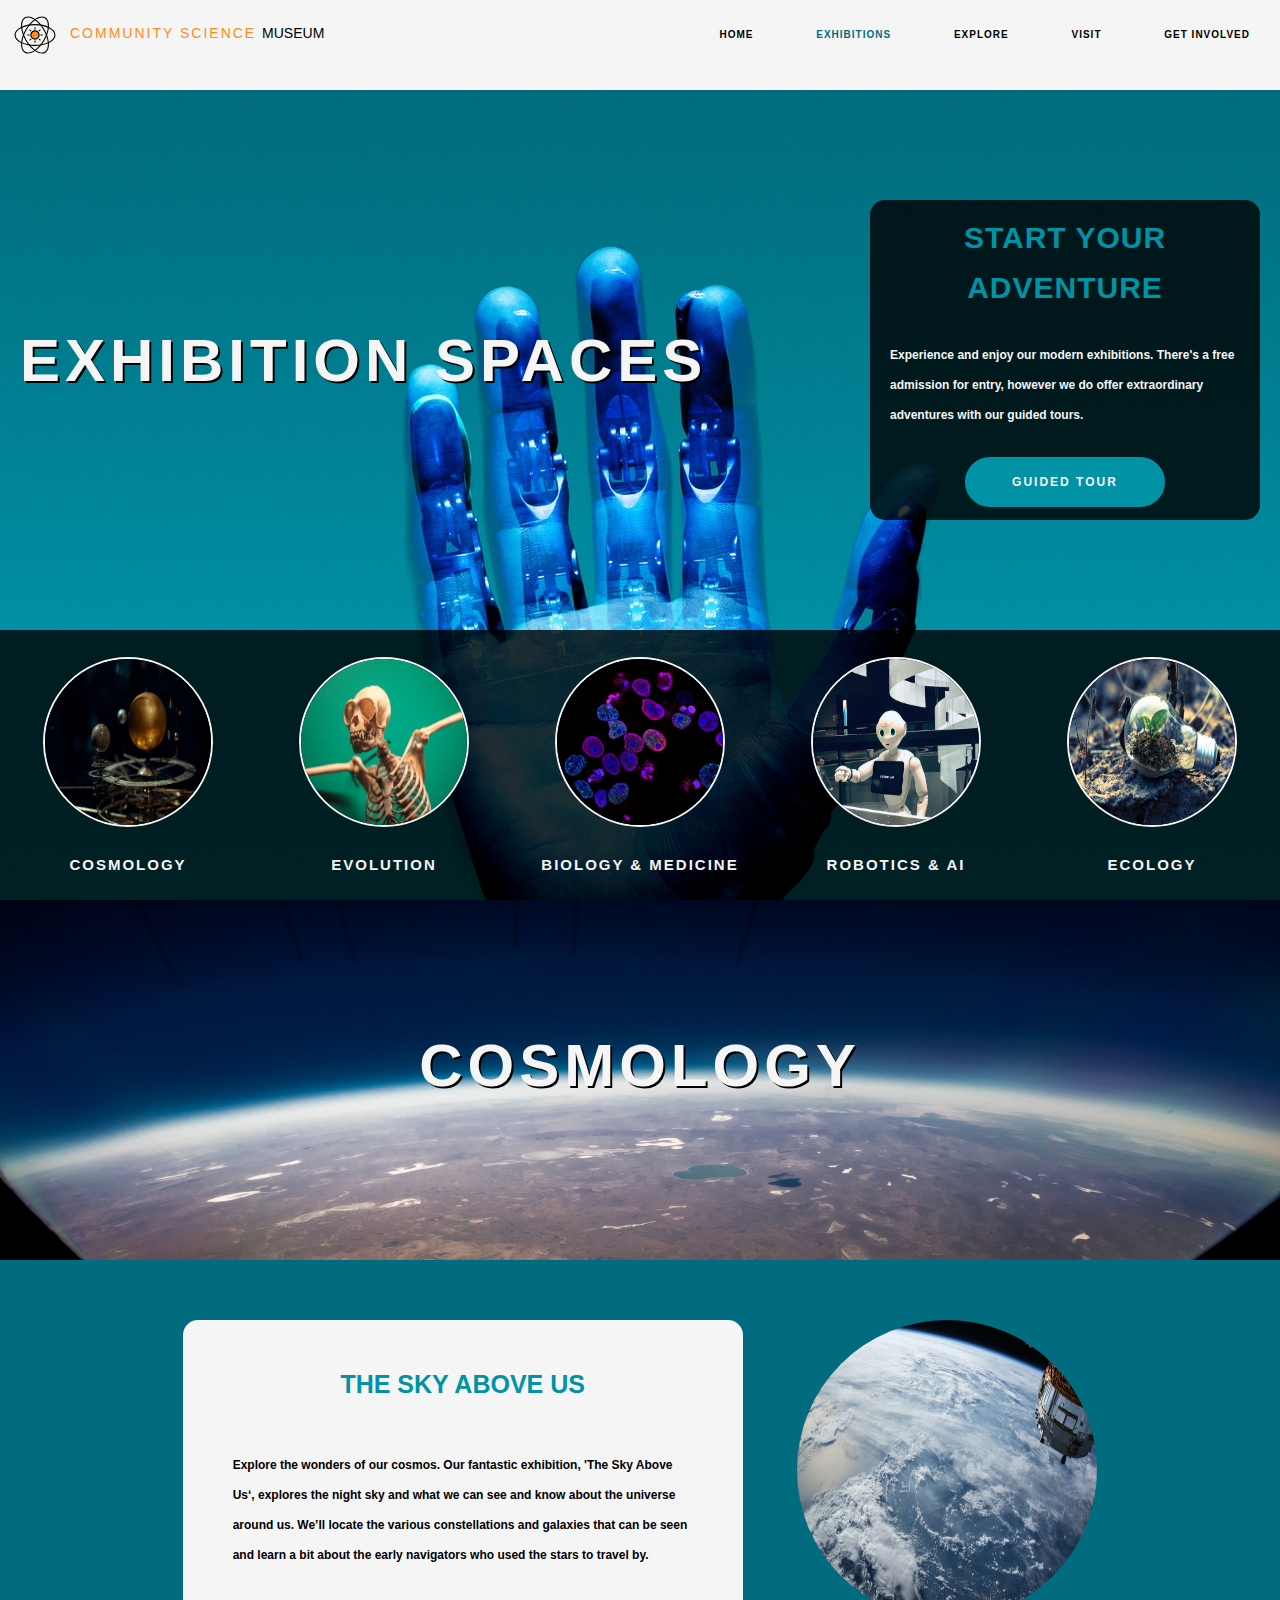
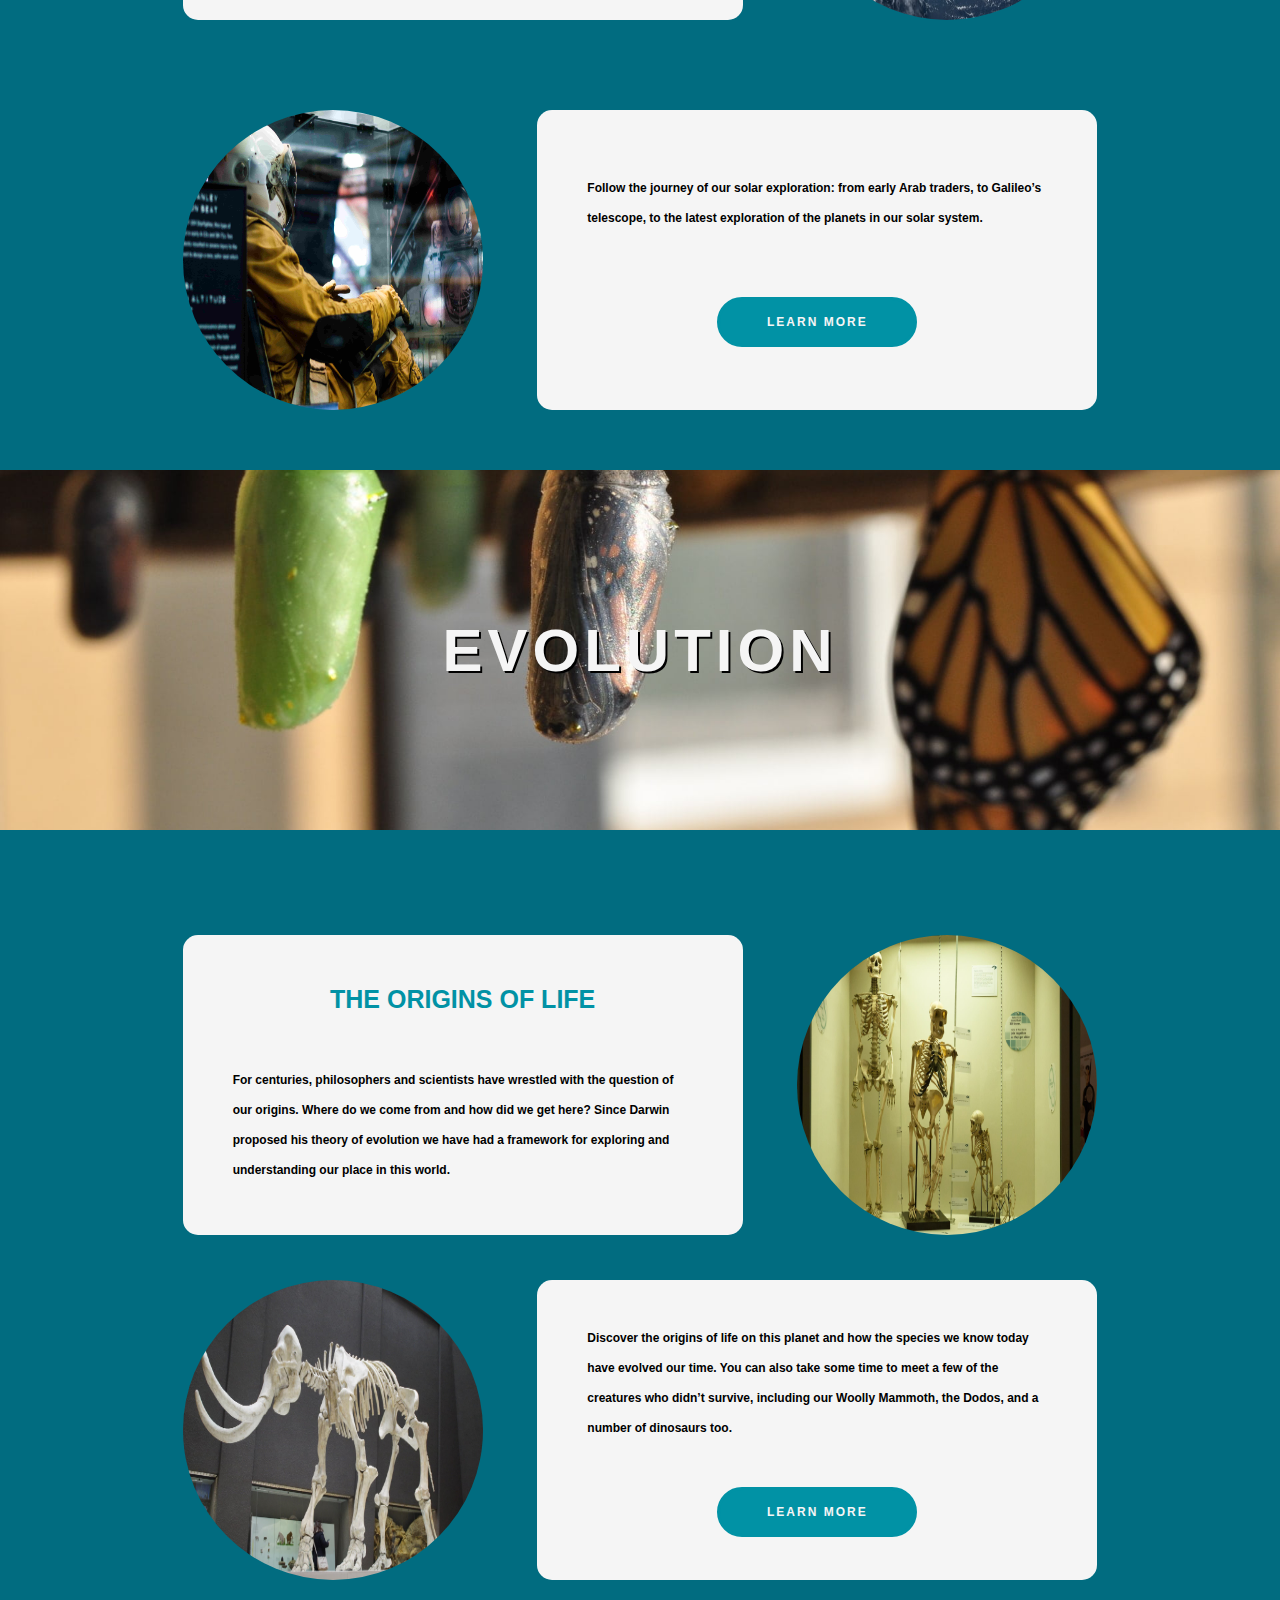
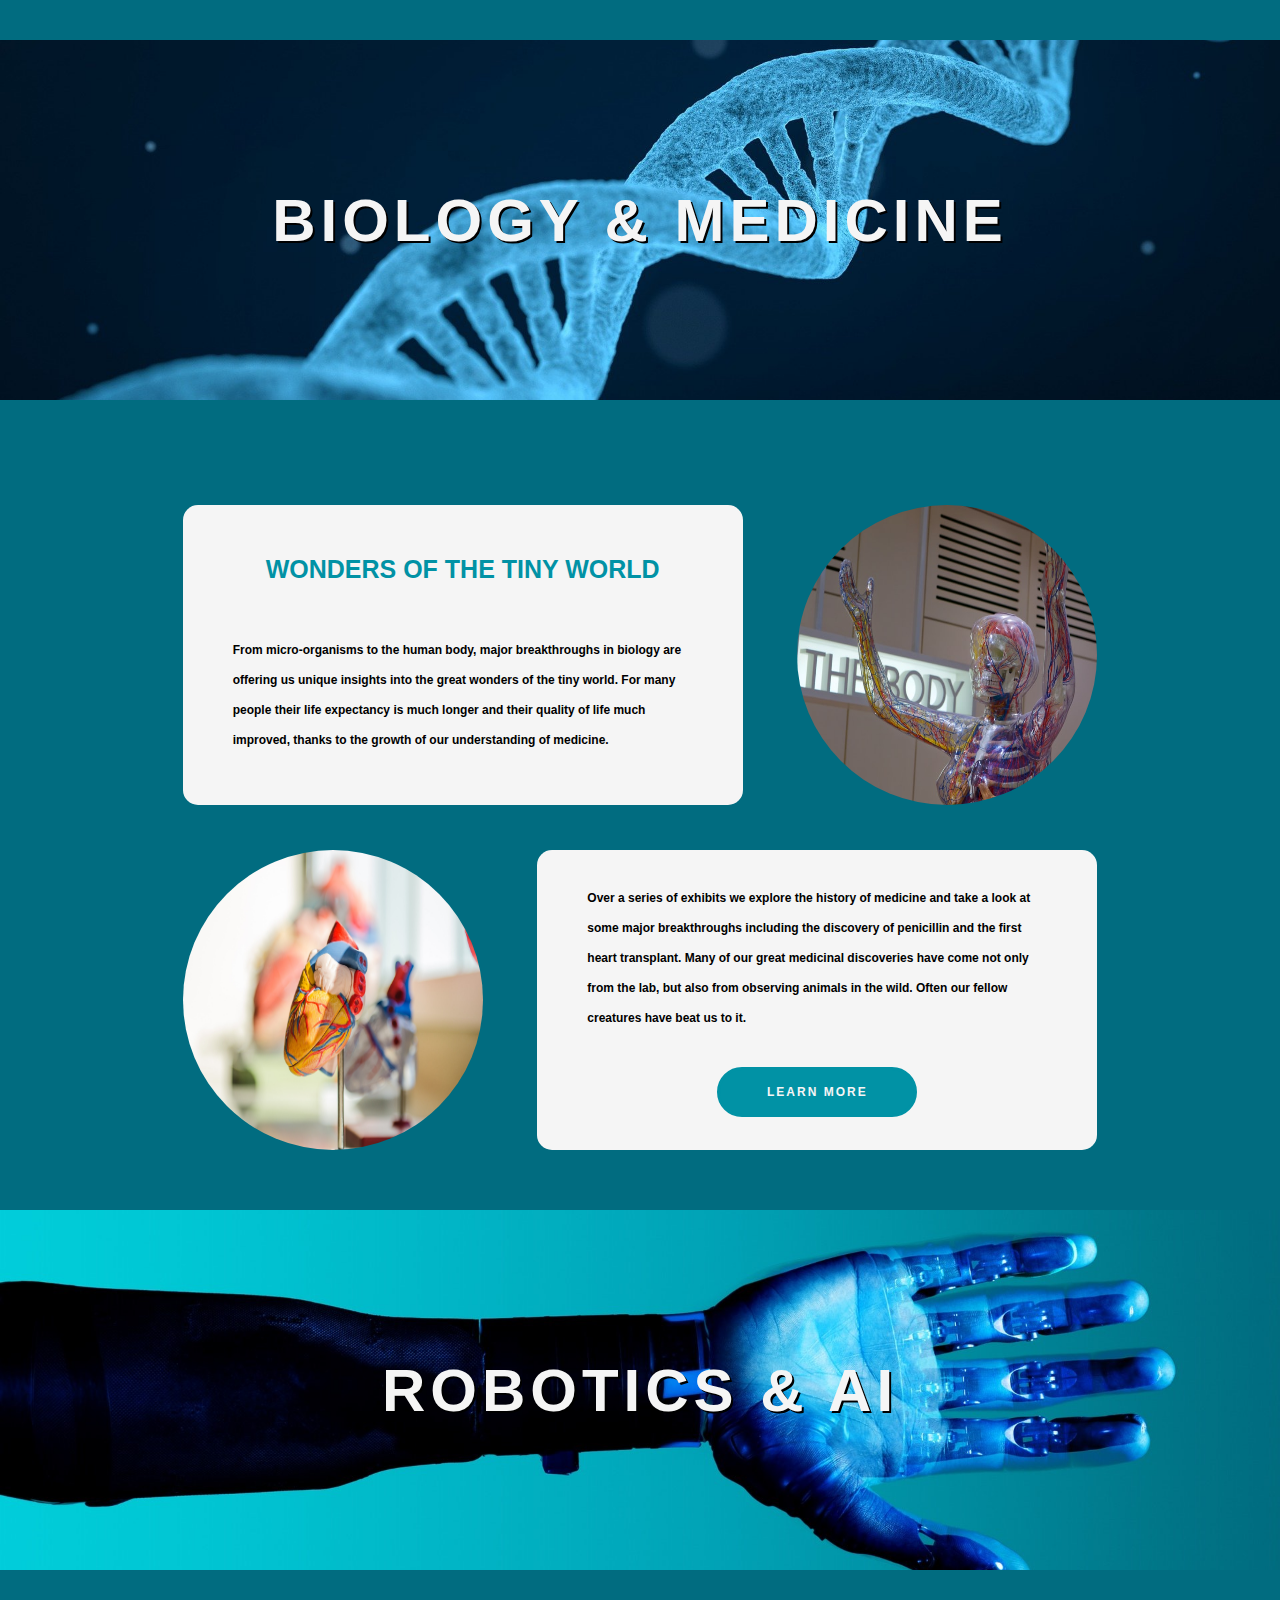
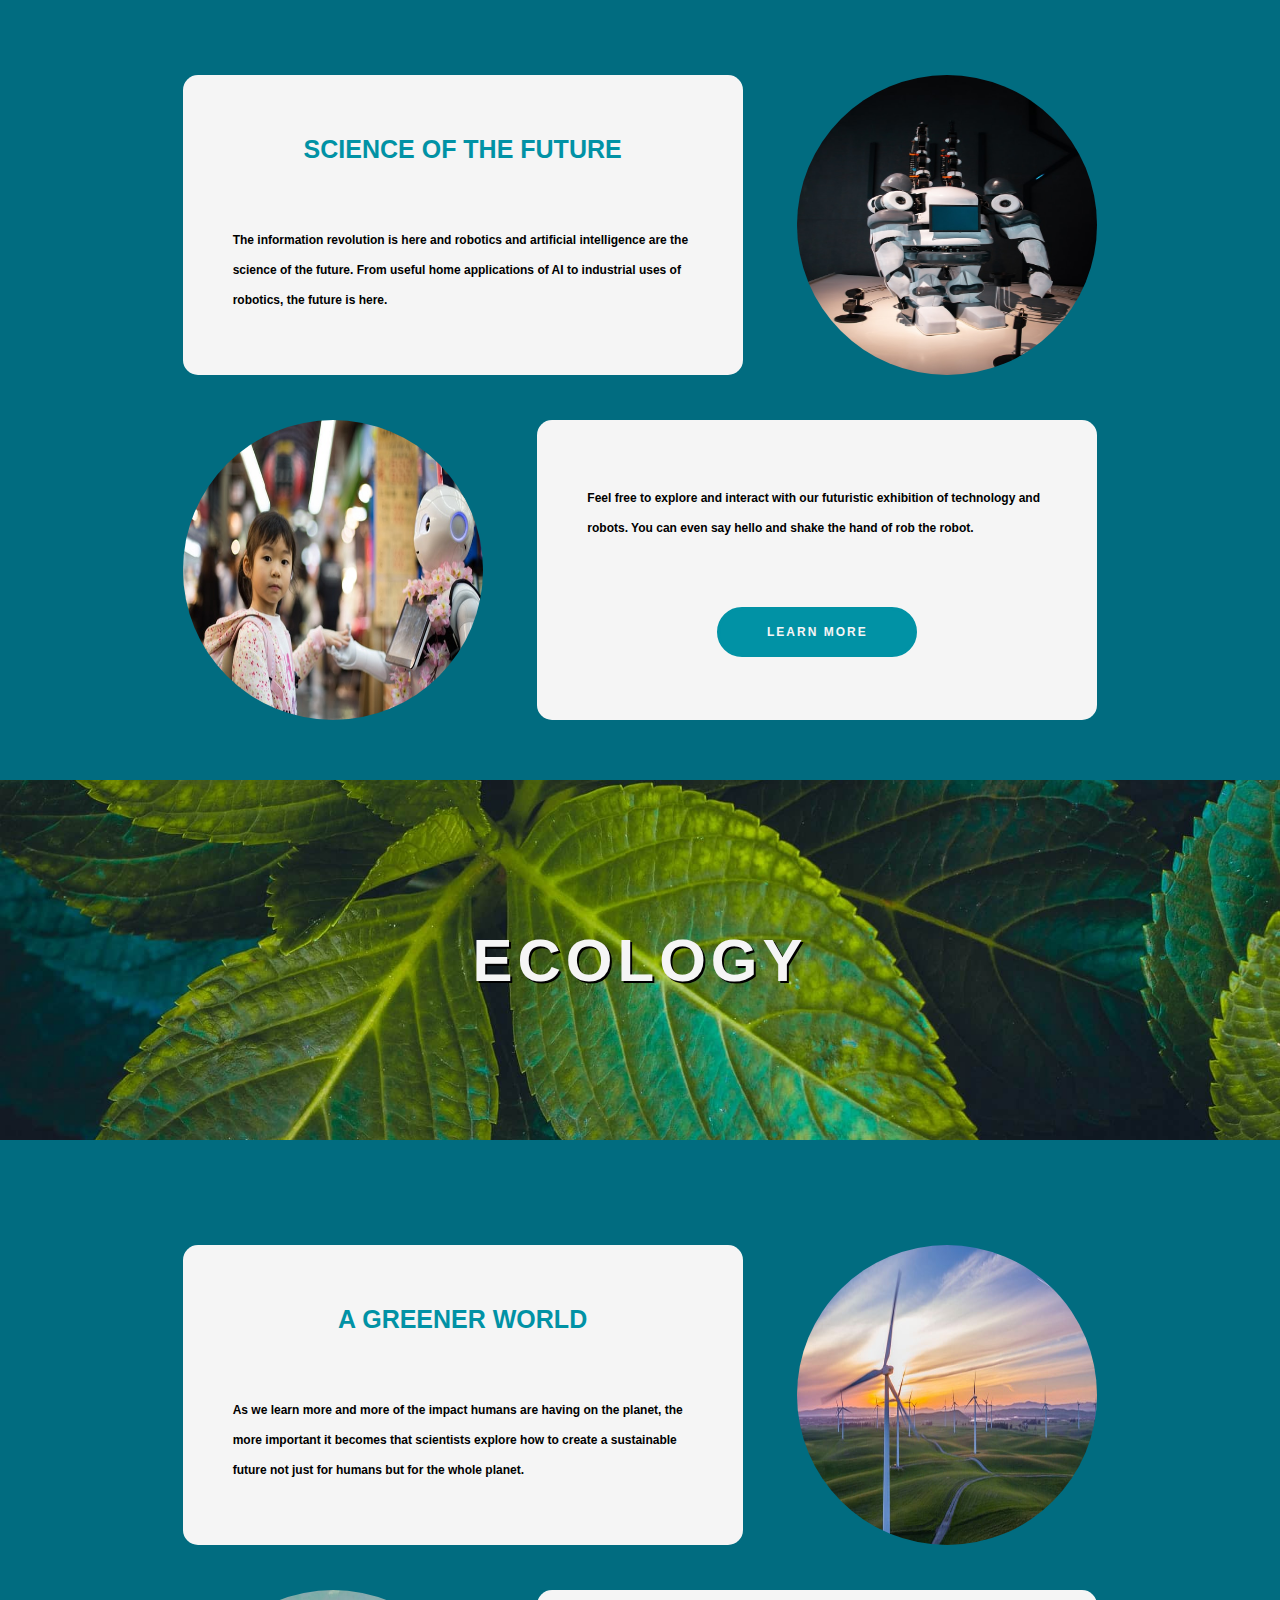
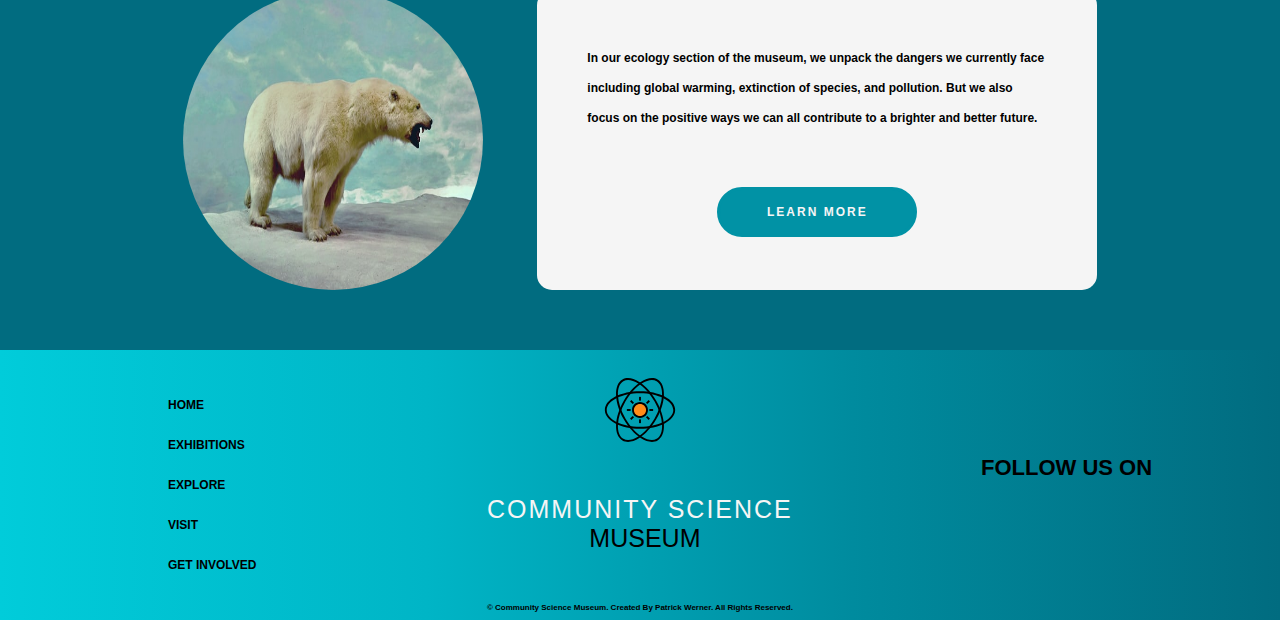
==== commit 039f5791: "Added all links to footer bar in all pages" ====
--- a/exhibitions.html
+++ b/exhibitions.html
@@ -48,7 +48,7 @@
                         <span class="capital-text">there's</span> a free admission for entry, however we do offer extraordinary
                         adventures with our guided tours.
                     </h1>
-                    <a href="#">
+                    <a href="visit.html">
                         <button class="site-btn">guided tour</button>
                     </a>
                 </div>
@@ -121,7 +121,7 @@
                                 >the sky above us</span
                             >‘, explores the night sky and what we can see and know about the universe around us.
                             <span class="capital-text">we’ll</span> locate the various constellations and galaxies that can be
-                            seen and learn a bit about the early navigators whoused the stars to travel by.
+                            seen and learn a bit about the early navigators who used the stars to travel by.
                         </p>
                     </div>
                     <img src="/images/nasa-yZygONrUBe8-unsplash.jpg" alt="" />
@@ -299,19 +299,20 @@
                     <div class="footer-links">
                         <li>
                             <ul>
-                                <a href="#">exhibitions</a>
-                            </ul>
-                            <ul>
-                                <a href="#">explore</a>
-                            </ul>
-                            <ul>
-                                <a href="#">special events</a>
-                            </ul>
-                            <ul>
-                                <a href="#">visit</a>
-                            </ul>
-                            <ul>
-                                <a href="#"><span>get involved</span></a>
+                                <a href="index.html">home</a>
+                            </ul>
+                            <ul>
+                                <a href="exhibitions.html">exhibitions</a>
+                            </ul>
+                            <ul>
+                                <a href="explore.html">explore</a>
+                            </ul>
+
+                            <ul>
+                                <a href="visit.html">visit</a>
+                            </ul>
+                            <ul>
+                                <a href="involved.html">get involved</a>
                             </ul>
                         </li>
                     </div>
@@ -320,19 +321,20 @@
                     <div class="footer_links-mobile">
                         <li>
                             <ul>
-                                <a href="#">exhibitions</a>
-                            </ul>
-                            <ul>
-                                <a href="#">explore</a>
-                            </ul>
-                            <ul>
-                                <a href="#">special events</a>
-                            </ul>
-                            <ul>
-                                <a href="#">visit</a>
-                            </ul>
-                            <ul>
-                                <a href="#"><span>get involved</span> </a>
+                                <a href="index.html">home</a>
+                            </ul>
+                            <ul>
+                                <a href="exhibitions.html">exhibitions</a>
+                            </ul>
+                            <ul>
+                                <a href="explore.html">explore</a>
+                            </ul>
+
+                            <ul>
+                                <a href="visit.html">visit</a>
+                            </ul>
+                            <ul>
+                                <a href="involved.html">get involved </a>
                             </ul>
                         </li>
                     </div>
--- a/css/exhibitions.css
+++ b/css/exhibitions.css
@@ -11,9 +11,8 @@
 }
 
 body {
-    font-family: "Open-sans", sans-serif;
+    font-family: Helvetica Neue, Helvetica, Arial, sans-serif;
     margin: 0;
-    /*background-image: linear-gradient(to right, #01c9d6,#007587); */
     background: #016c80;
 }
 
@@ -54,7 +53,7 @@
     width: 200px;
     height: 50px;
     border-radius: 25px;
-    font-family: "Open Sans", sans-serif;
+    font-family: Helvetica Neue, Helvetica, Arial, sans-serif;
     font-size: 1.2rem;
     font-weight: 700;
     letter-spacing: 0.2rem;
@@ -111,6 +110,7 @@
     line-height: 70px;
     font-size: 1rem;
     font-weight: 600;
+    letter-spacing: 1px;
 }
 
 label {
@@ -132,7 +132,7 @@
 .robotics_ai-box,
 .ecology-box {
     width: 100%;
-    height: 70vh;
+    min-height: 90vh;
     display: flex;
     flex-direction: column;
     justify-content: center;
@@ -283,7 +283,7 @@
 
 .cosmology-container1,
 .cosmology-container2 {
-    margin-top: auto;
+    margin: 5vh;
     width: 80%;
     height: auto;
     display: flex;
@@ -330,7 +330,7 @@
 /* EVOLUTION SECTION */
 
 .evolution-section {
-    min-height: 110vh;
+    min-height: 130vh;
     display: flex;
     flex-direction: column;
     align-items: center;
@@ -358,7 +358,7 @@
 
 .evolution-container1,
 .evolution-container2 {
-    margin-top: 5px;
+    margin-top: 5vh;
     width: 80%;
     height: auto;
     display: flex;
@@ -405,7 +405,7 @@
 /* BIOLOGY AND MEDICINE SECTION */
 
 .biology_medicine-section {
-    min-height: 110vh;
+    min-height: 130vh;
     display: flex;
     flex-direction: column;
     align-items: center;
@@ -433,7 +433,7 @@
 
 .biology_medicine-container1,
 .biology_medicine-container2 {
-    margin-top: 15px;
+    margin-top: 5vh;
     width: 80%;
     height: auto;
     display: flex;
@@ -480,7 +480,7 @@
 /* ROBOTICS AND AI SECTION */
 
 .robotics_ai-section {
-    min-height: 110vh;
+    min-height: 130vh;
     display: flex;
     flex-direction: column;
     align-items: center;
@@ -509,7 +509,7 @@
 
 .robotics_ai-container1,
 .robotics_ai-container2 {
-    margin-top: 15px;
+    margin-top: 5vh;
     width: 80%;
     height: auto;
     display: flex;
@@ -556,7 +556,7 @@
 /* ECOLOGY SECTION */
 
 .ecology-section {
-    min-height: 110vh;
+    min-height: 130vh;
     display: flex;
     flex-direction: column;
     align-items: center;
@@ -584,7 +584,7 @@
 
 .ecology-container1,
 .ecology-container2 {
-    margin-top: 15px;
+    margin-top: 5vh;
     width: 80%;
     height: auto;
     display: flex;
@@ -659,7 +659,7 @@
 }
 
 .footer-links {
-    margin-left: 5%;
+    margin-left: 10%;
     width: 50%;
 }
 
@@ -690,12 +690,7 @@
 
 .footer-links a:hover,
 .footer_links-mobile a:hover {
-    color: white;
-}
-
-.footer-links span:hover,
-.footer_links-mobile span:hover {
-    color: #13da13;
+    color: whitesmoke;
 }
 
 .footer-container2 {
@@ -956,6 +951,19 @@
         background: rgba(0, 0, 0, 0.8);
     }
 
+    .cosmology-box,
+    .evolution-box,
+    .biology_medicine-box,
+    .robotics_ai-box,
+    .ecology-box {
+        width: 100%;
+        min-height: auto;
+        display: flex;
+        flex-direction: column;
+        justify-content: center;
+        align-items: center;
+    }
+
     .cosmology-container1,
     .cosmology-container2,
     .evolution-container1,
@@ -1048,6 +1056,7 @@
     .footer_links-mobile,
     .footer_logobox-mobile {
         display: flex;
+        text-align: center;
     }
 
     .social_media-box {
